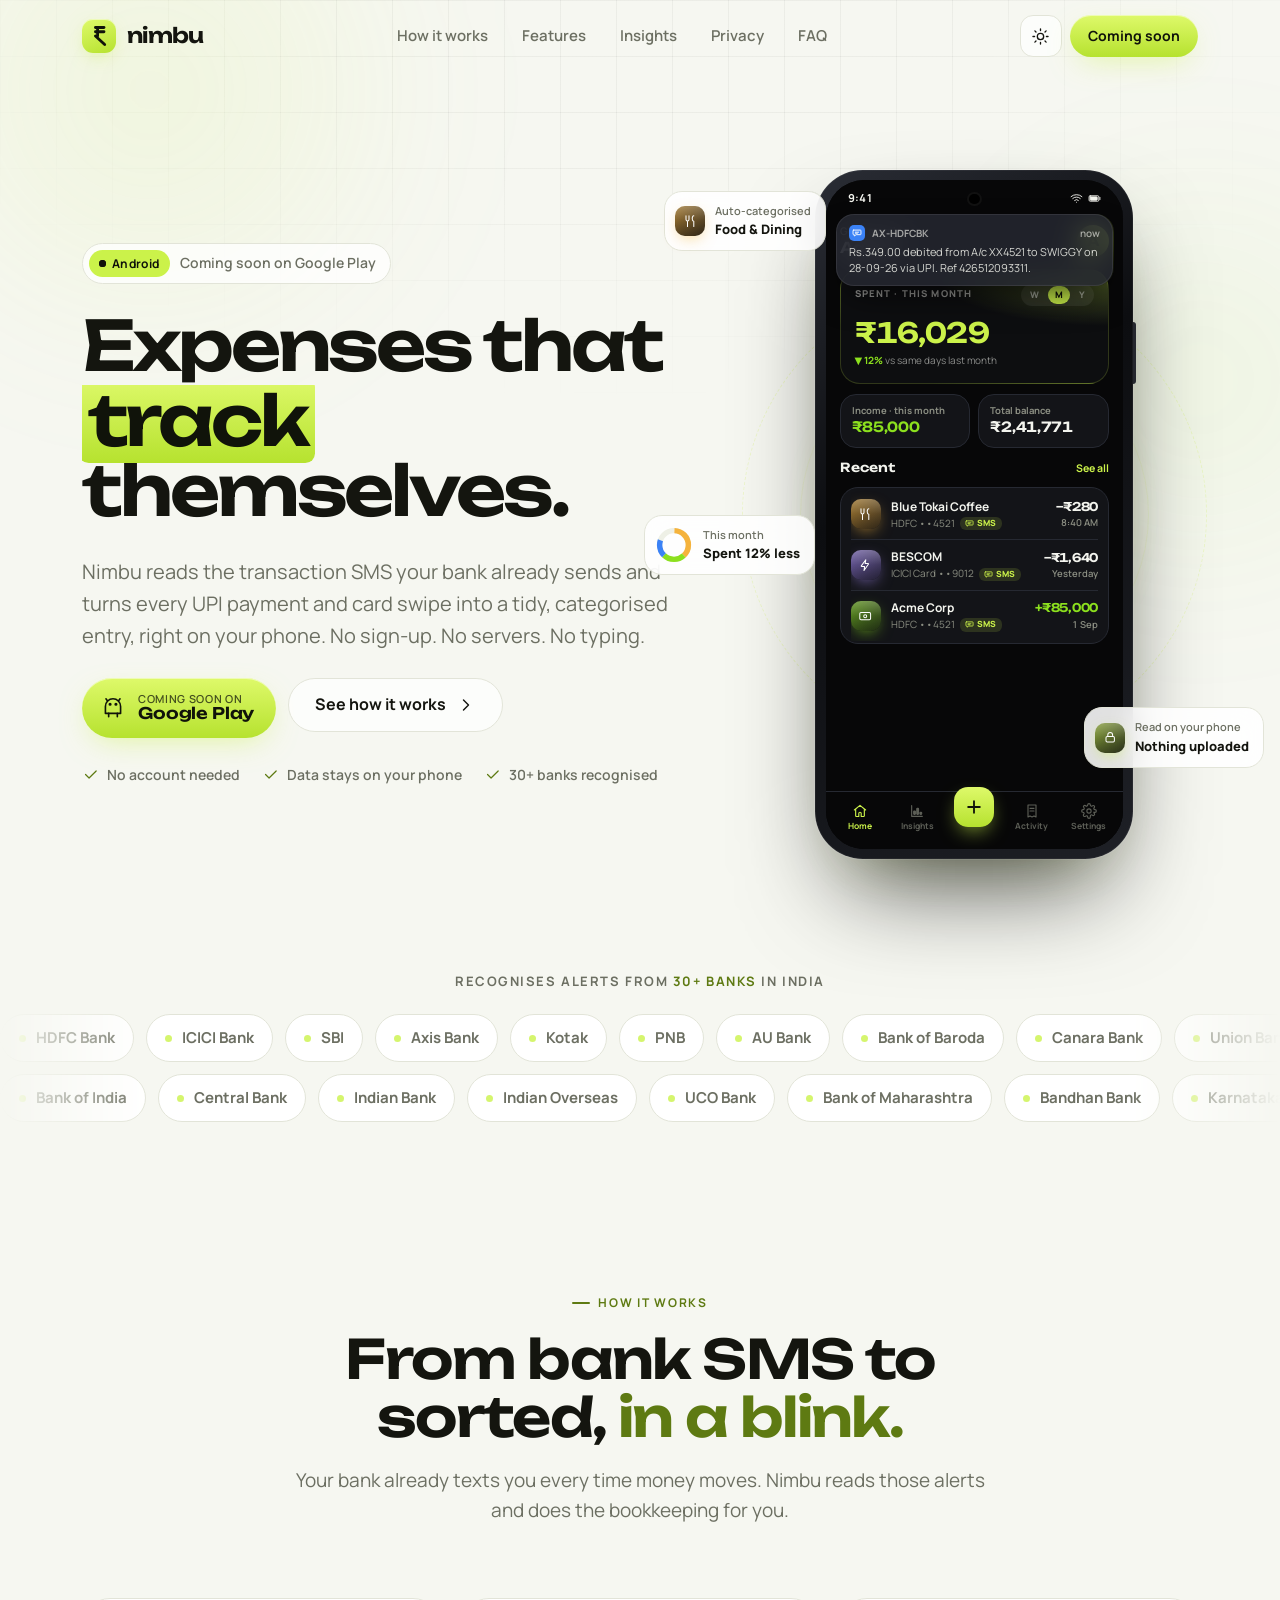
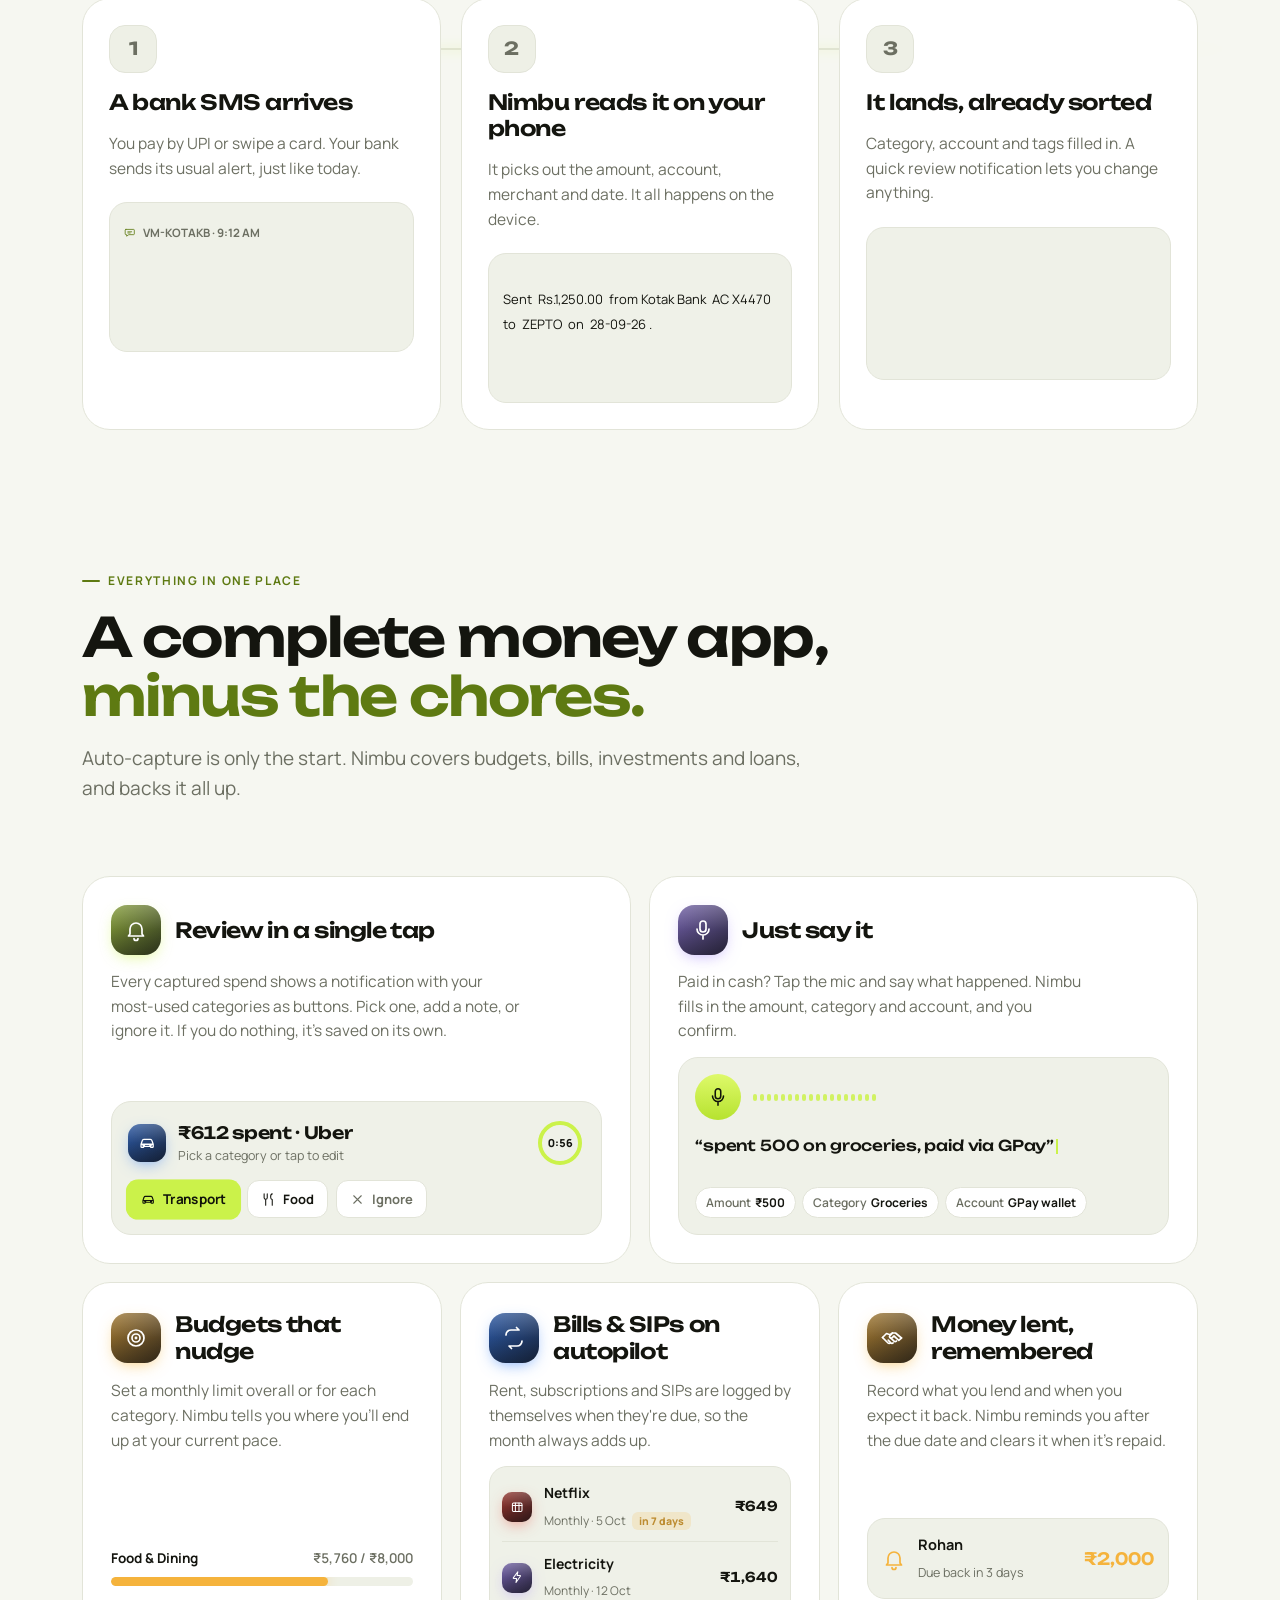
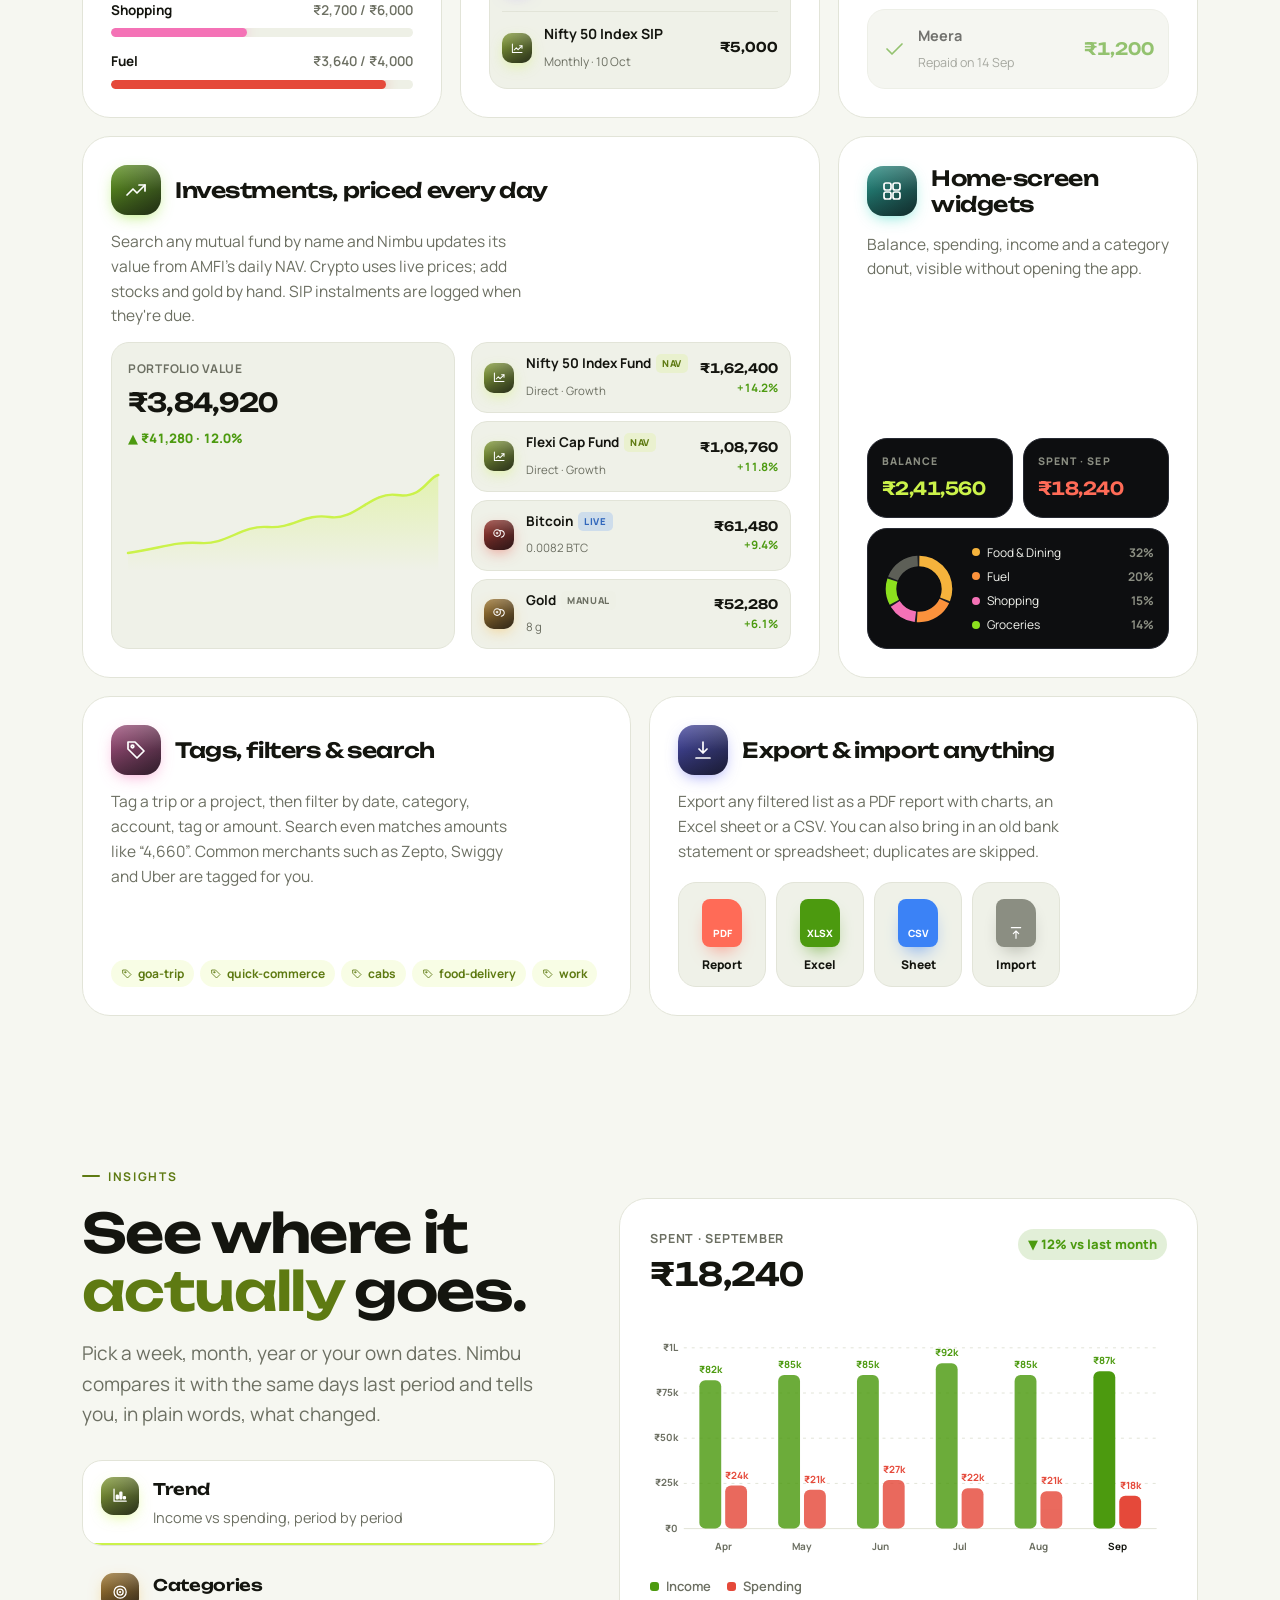
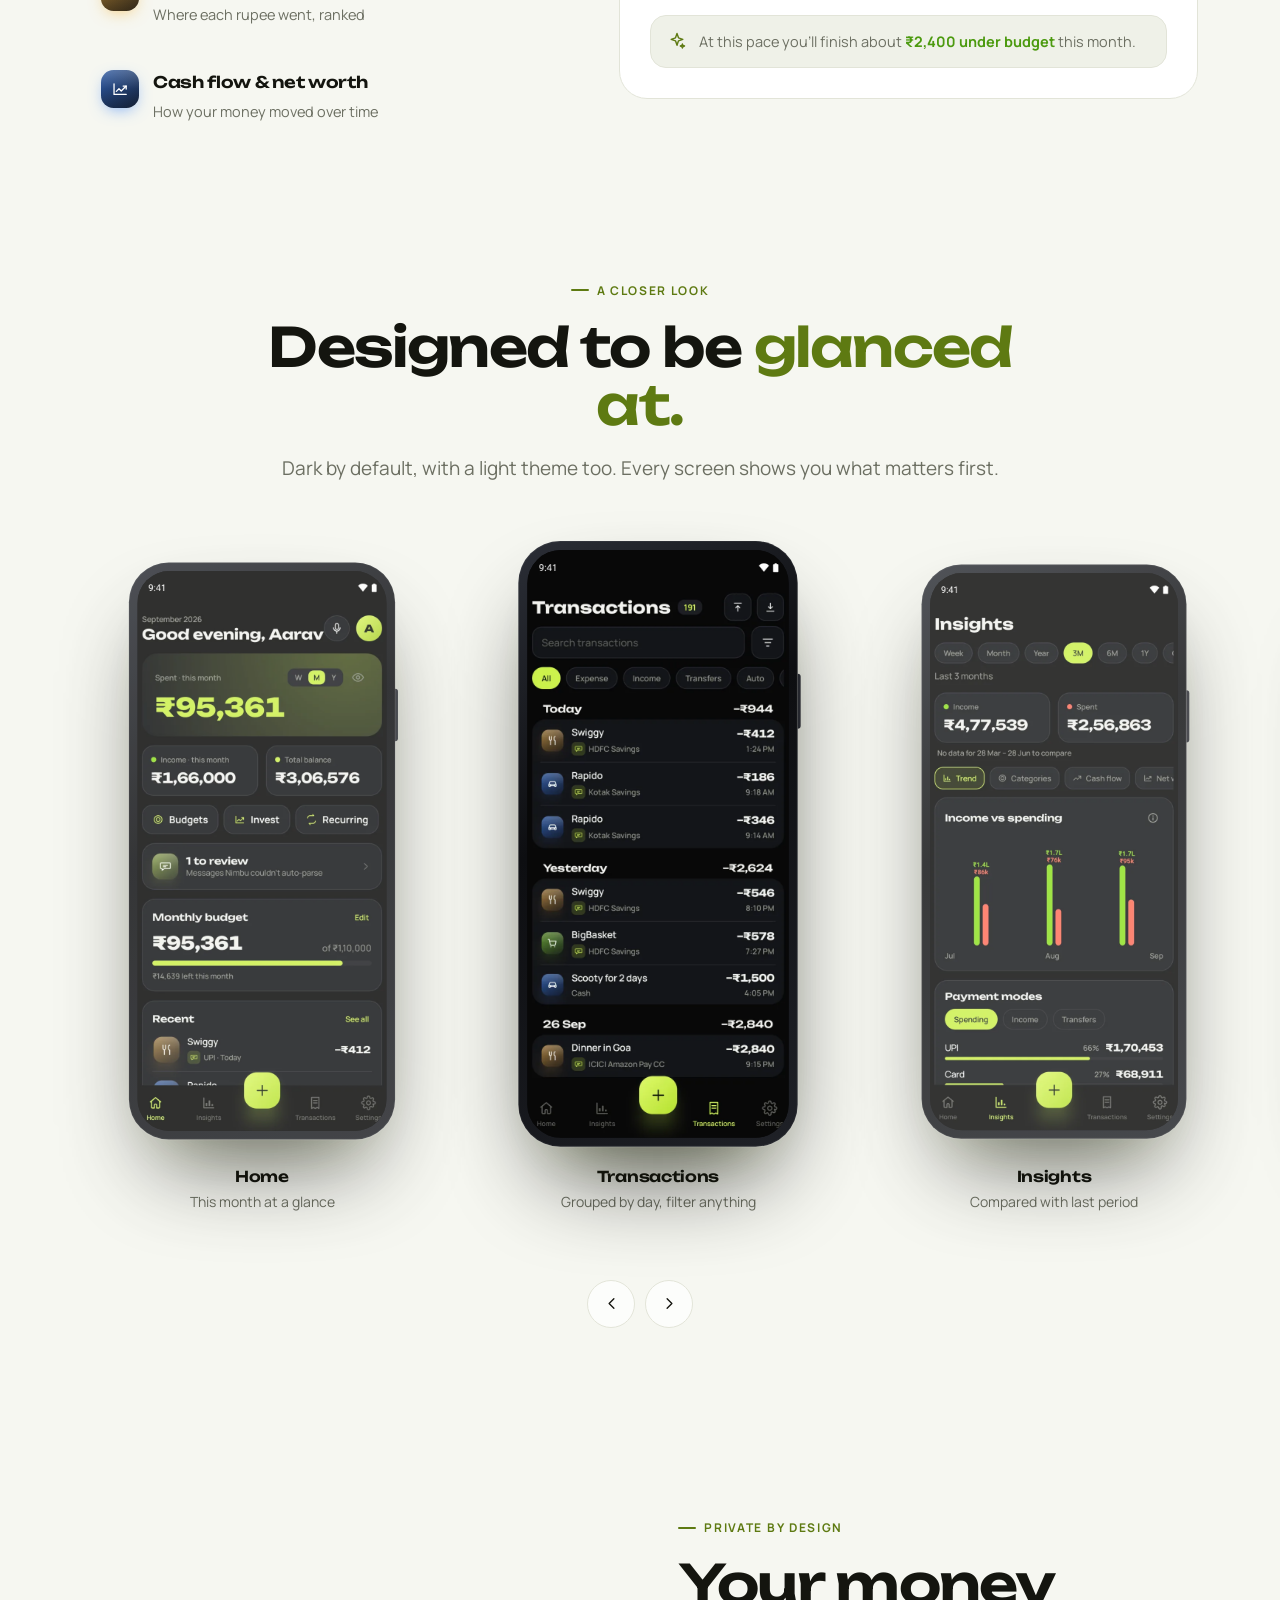
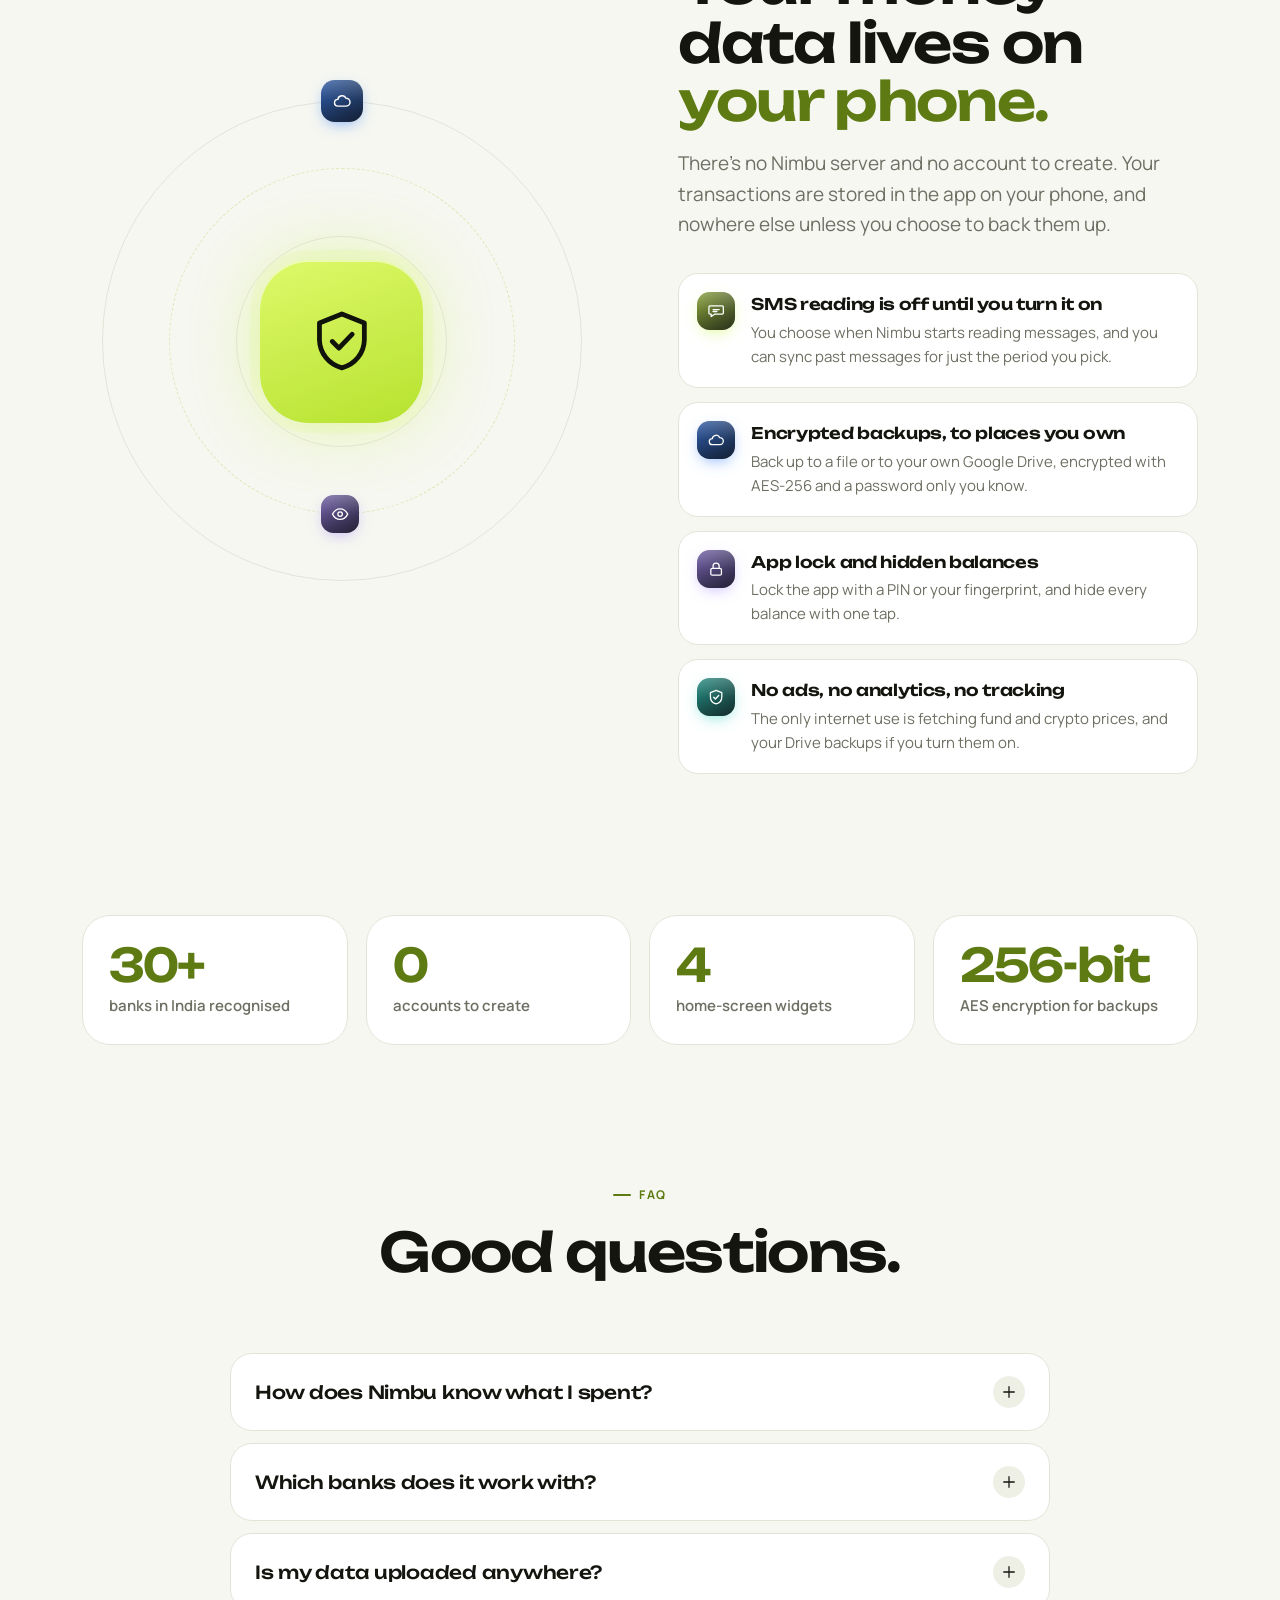
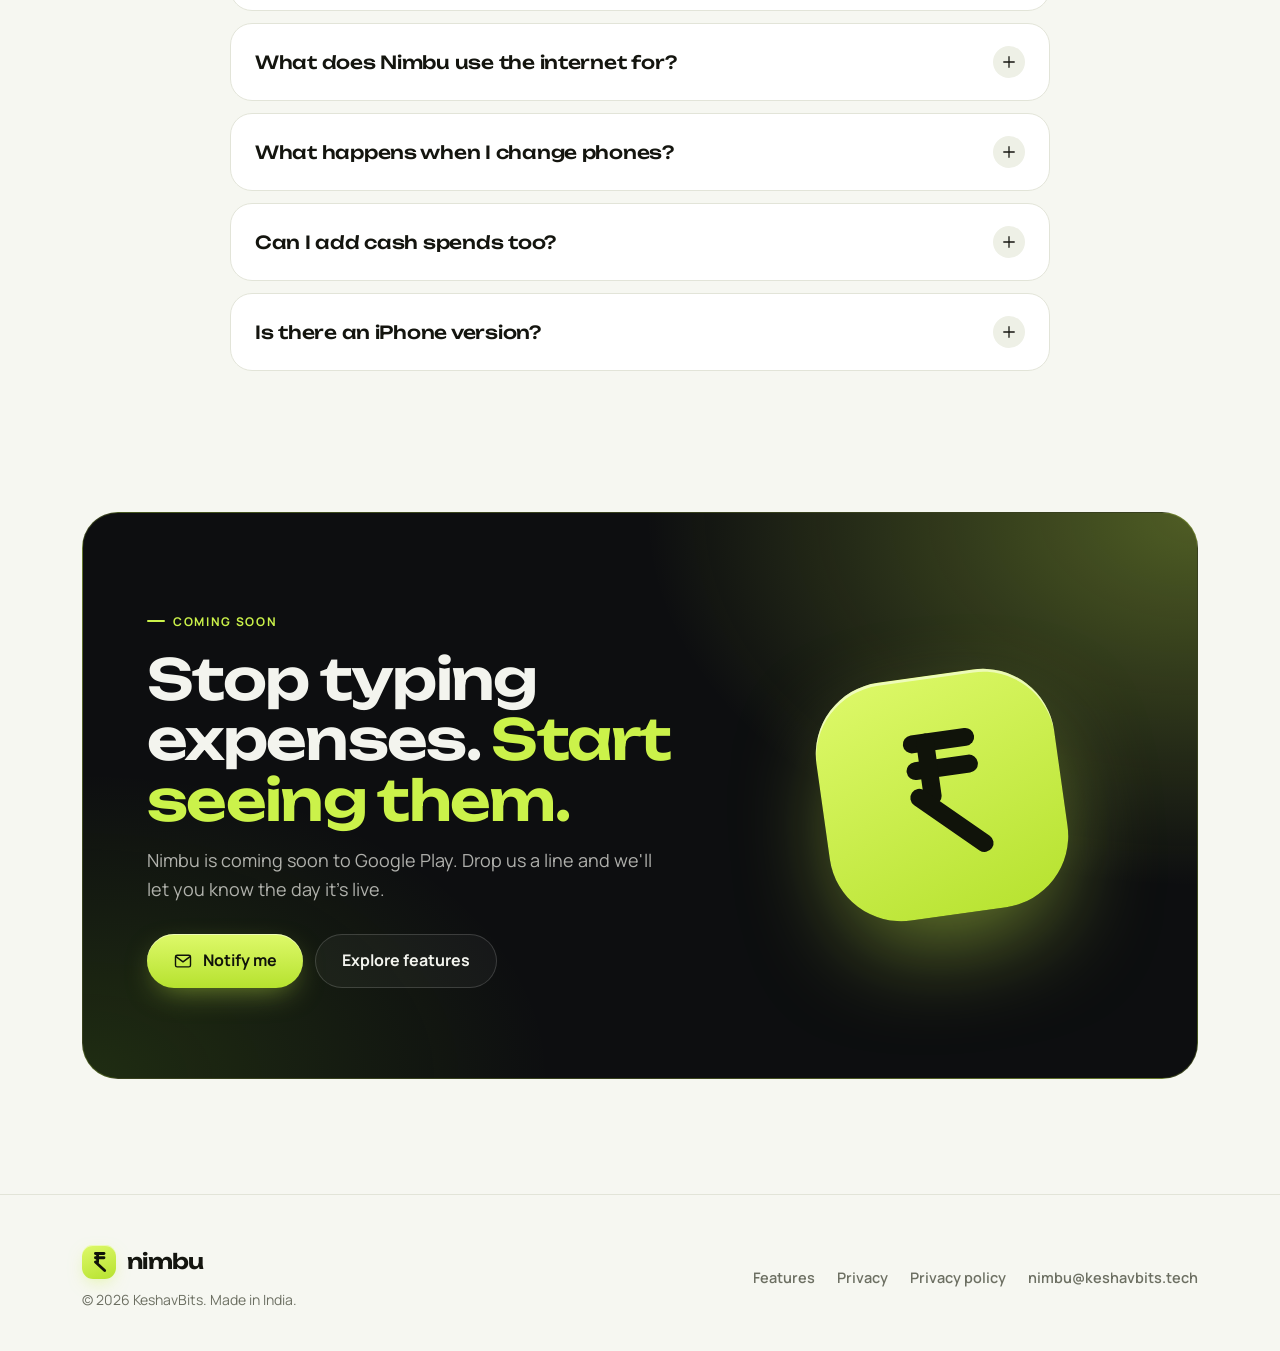
==== index.html @ 9fda2643 "Nimbu landing page and privacy policy Static Obsidian Lime site for nimbu.keshavbits.tech: animated " ====
<!doctype html>
<html lang="en">
<head>
  <meta charset="utf-8">
  <meta name="viewport" content="width=device-width, initial-scale=1, viewport-fit=cover">
  <title>Nimbu — Expenses that track themselves</title>
  <meta name="description" content="Nimbu turns the transaction SMS your bank already sends into a tidy, categorised expense tracker — on your phone, with no account and no servers. Budgets, insights, investments, lending and more.">
  <meta name="theme-color" content="#070708" media="(prefers-color-scheme: dark)">
  <meta name="theme-color" content="#f6f7f1" media="(prefers-color-scheme: light)">
  <link rel="canonical" href="https://nimbu.keshavbits.tech/">
  <link rel="icon" href="assets/img/favicon.svg" type="image/svg+xml">
  <link rel="apple-touch-icon" href="assets/img/icon-180.png">
  <meta property="og:type" content="website">
  <meta property="og:site_name" content="Nimbu">
  <meta property="og:title" content="Nimbu — Expenses that track themselves">
  <meta property="og:description" content="Your bank SMS, turned into a tidy expense tracker. On your phone. No account, no servers.">
  <meta property="og:url" content="https://nimbu.keshavbits.tech/">
  <meta property="og:image" content="https://nimbu.keshavbits.tech/assets/img/og.png">
  <meta name="twitter:card" content="summary_large_image">
  <link rel="preload" href="assets/fonts/unbounded.woff2" as="font" type="font/woff2" crossorigin>
  <link rel="preload" href="assets/fonts/manrope.woff2" as="font" type="font/woff2" crossorigin>
  <script>try{var t=localStorage.getItem("nimbu-theme");if(t)document.documentElement.dataset.theme=t}catch(e){}</script>
  <link rel="stylesheet" href="assets/css/site.css">
</head>
<body>

<!-- Icon sprite: the app's stroke icon set (24×24, 1.7 stroke, round caps) -->
<svg width="0" height="0" style="position:absolute" aria-hidden="true">
  <defs>
    <symbol id="i-sms" viewBox="0 0 24 24"><path d="M4 5h16a1.5 1.5 0 0 1 1.5 1.5v8A1.5 1.5 0 0 1 20 16H10l-4.5 3.2V16H4a1.5 1.5 0 0 1-1.5-1.5v-8A1.5 1.5 0 0 1 4 5z"/><path d="M8 10h8M8 12.5h5"/></symbol>
    <symbol id="i-bolt" viewBox="0 0 24 24"><path d="M13 3 5.5 13.2a.6.6 0 0 0 .5.95H11l-1 6.8 7.5-10.9a.6.6 0 0 0-.5-.95H12l1-6.1z"/></symbol>
    <symbol id="i-lock" viewBox="0 0 24 24"><rect x="5" y="11" width="14" height="9" rx="2"/><path d="M8 11V8a4 4 0 0 1 8 0v3"/></symbol>
    <symbol id="i-cloud" viewBox="0 0 24 24"><path d="M7 18a4 4 0 0 1 0-8 5 5 0 0 1 9.6-1.3A3.5 3.5 0 0 1 17 18z"/></symbol>
    <symbol id="i-chart" viewBox="0 0 24 24"><path d="M4 20V4M4 20h16"/><rect x="7" y="12" width="2.6" height="5" rx=".8" fill="currentColor"/><rect x="11.7" y="8" width="2.6" height="9" rx=".8" fill="currentColor"/><rect x="16.4" y="14" width="2.6" height="3" rx=".8" fill="currentColor"/></symbol>
    <symbol id="i-target" viewBox="0 0 24 24"><circle cx="12" cy="12" r="8"/><circle cx="12" cy="12" r="4"/><circle cx="12" cy="12" r=".6" fill="currentColor"/></symbol>
    <symbol id="i-repeat" viewBox="0 0 24 24"><path d="M4 9a5 5 0 0 1 5-5h8l-2.5-2.5M20 15a5 5 0 0 1-5 5H7l2.5 2.5"/></symbol>
    <symbol id="i-invest" viewBox="0 0 24 24"><path d="M4 19V5M4 19h16"/><path d="M7 15l3.5-3.5 3 3L20 8"/><path d="M16 8h4v4"/></symbol>
    <symbol id="i-coins" viewBox="0 0 24 24"><circle cx="8.5" cy="8.5" r="5.5"/><path d="M13.2 4.6A5.5 5.5 0 1 1 15.4 15.3"/><path d="M7 8.5h3M8.5 7v3"/></symbol>
    <symbol id="i-tag" viewBox="0 0 24 24"><path d="M4 4h7l9 9-7 7-9-9z"/><circle cx="8.5" cy="8.5" r="1.3"/></symbol>
    <symbol id="i-mic" viewBox="0 0 24 24"><rect x="9" y="3" width="6" height="11" rx="3"/><path d="M6 11a6 6 0 0 0 12 0M12 17v4"/></symbol>
    <symbol id="i-download" viewBox="0 0 24 24"><path d="M12 4v11M8 11l4 4 4-4M5 20h14"/></symbol>
    <symbol id="i-upload" viewBox="0 0 24 24"><path d="M12 20V9M8 13l4-4 4 4M5 4h14"/></symbol>
    <symbol id="i-eye" viewBox="0 0 24 24"><path d="M2 12s3.5-7 10-7 10 7 10 7-3.5 7-10 7S2 12 2 12z"/><circle cx="12" cy="12" r="3"/></symbol>
    <symbol id="i-check" viewBox="0 0 24 24"><path d="M5 12l5 5L20 7"/></symbol>
    <symbol id="i-food" viewBox="0 0 24 24"><path d="M5 3v6a2.5 2.5 0 0 0 5 0V3M7.5 11.5V21M18 3c-1.6 0-2.6 2-2.6 5s1 4 2.6 4.2V21"/></symbol>
    <symbol id="i-cart" viewBox="0 0 24 24"><path d="M2.5 3.5h2l2.6 12.2a1.6 1.6 0 0 0 1.57 1.3h8.1a1.6 1.6 0 0 0 1.55-1.24L19.9 8H5.4"/><circle cx="8.5" cy="20" r="1.1" fill="currentColor"/><circle cx="17" cy="20" r="1.1" fill="currentColor"/></symbol>
    <symbol id="i-car" viewBox="0 0 24 24"><path d="M4 13.5 5.7 8.6A2 2 0 0 1 7.6 7.2h8.8a2 2 0 0 1 1.9 1.4L20 13.5M4 13.5h16v3.2a1 1 0 0 1-1 1h-1.6a1 1 0 0 1-1-1v-.5H7.6v.5a1 1 0 0 1-1 1H5a1 1 0 0 1-1-1z"/><circle cx="7.5" cy="15" r=".9"/><circle cx="16.5" cy="15" r=".9"/></symbol>
    <symbol id="i-bag" viewBox="0 0 24 24"><path d="M6.5 8h11l-.9 11.2a1 1 0 0 1-1 .8H8.4a1 1 0 0 1-1-.8L6.5 8z"/><path d="M9.2 8V6.4a2.8 2.8 0 0 1 5.6 0V8"/></symbol>
    <symbol id="i-film" viewBox="0 0 24 24"><rect x="4" y="5" width="16" height="14" rx="2"/><path d="M4 9h16M9 5v14M15 5v14"/></symbol>
    <symbol id="i-salary" viewBox="0 0 24 24"><rect x="3" y="6" width="18" height="12" rx="2"/><circle cx="12" cy="12" r="2.5"/></symbol>
    <symbol id="i-health" viewBox="0 0 24 24"><path d="M12 21s-7-4.3-7-9.3A3.7 3.7 0 0 1 12 8a3.7 3.7 0 0 1 7 3.7C19 16.7 12 21 12 21z"/></symbol>
    <symbol id="i-home" viewBox="0 0 24 24"><path d="M3.5 10.5 12 3.5l8.5 7M5.5 9.3V19a1.3 1.3 0 0 0 1.3 1.3h3.4v-4.6a1.8 1.8 0 0 1 3.6 0v4.6h3.4A1.3 1.3 0 0 0 18.5 19V9.3"/></symbol>
    <symbol id="i-fuel" viewBox="0 0 24 24"><path d="M5 20.5V6a2 2 0 0 1 2-2h3a2 2 0 0 1 2 2v14.5"/><path d="M3.5 20.5h11"/><rect x="6.5" y="6.5" width="4" height="3" rx=".6"/><path d="M14 8l2.6 2.6V16a1.4 1.4 0 0 0 2.8 0V9.5L16.6 7"/></symbol>
    <symbol id="i-transfer" viewBox="0 0 24 24"><path d="M3 9h14M14 6l3 3-3 3"/><path d="M21 15H7M10 12l-3 3 3 3"/></symbol>
    <symbol id="i-wallet" viewBox="0 0 24 24"><path d="M3.5 7.5A2 2 0 0 1 5.5 5.5h11a1.5 1.5 0 0 1 1.5 1.5H5.5a1 1 0 0 0 0 2H19a1.5 1.5 0 0 1 1.5 1.5v6A2 2 0 0 1 18.5 19.5h-13A2 2 0 0 1 3.5 17.5z"/><circle cx="16.5" cy="13.5" r="1.1" fill="currentColor"/></symbol>
    <symbol id="i-clock" viewBox="0 0 24 24"><circle cx="12" cy="12" r="8.5"/><path d="M12 7v5l3.5 2"/></symbol>
    <symbol id="i-plus" viewBox="0 0 24 24"><path d="M12 5v14M5 12h14"/></symbol>
    <symbol id="i-chev" viewBox="0 0 24 24"><path d="M9 6l6 6-6 6"/></symbol>
    <symbol id="i-x" viewBox="0 0 24 24"><path d="M6 6l12 12M18 6L6 18"/></symbol>
    <symbol id="i-moon" viewBox="0 0 24 24"><path d="M20 14A8 8 0 1 1 10 4a6 6 0 0 0 10 10z"/></symbol>
    <symbol id="i-sun" viewBox="0 0 24 24"><circle cx="12" cy="12" r="4"/><path d="M12 2.5v2M12 19.5v2M4.9 4.9l1.4 1.4M17.7 17.7l1.4 1.4M2.5 12h2M19.5 12h2M4.9 19.1l1.4-1.4M17.7 6.3l1.4-1.4"/></symbol>
    <symbol id="i-menu" viewBox="0 0 24 24"><path d="M4 7h16M4 12h16M4 17h10"/></symbol>
    <symbol id="i-bell" viewBox="0 0 24 24"><path d="M6 16v-5a6 6 0 0 1 12 0v5l1.5 2h-15z"/><path d="M10 20.5a2 2 0 0 0 4 0"/></symbol>
    <symbol id="i-shield" viewBox="0 0 24 24"><path d="M12 3l7.5 3v5.5c0 4.6-3.2 8.4-7.5 9.5-4.3-1.1-7.5-4.9-7.5-9.5V6z"/><path d="M8.8 12.2l2.2 2.2 4.4-4.6"/></symbol>
    <symbol id="i-hand" viewBox="0 0 24 24"><path d="M2.5 11.5 6.5 7.5l3.5 1.2L12.5 7h3l6 5"/><path d="M2.5 11.5 8 17a1.6 1.6 0 0 0 2.3 0"/><path d="M8.2 14.2l2.6 2.6a1.6 1.6 0 0 0 2.3 0"/><path d="M10.6 11.8l3.4 3.4a1.6 1.6 0 0 0 2.3 0l.2-.2"/><path d="M12.5 7 9.8 9.8a1.5 1.5 0 0 0 2.1 2.1L14 10l4.8 4.3 2.7-2.3"/></symbol>
    <symbol id="i-grid" viewBox="0 0 24 24"><rect x="4" y="4" width="7" height="7" rx="2"/><rect x="13" y="4" width="7" height="7" rx="2"/><rect x="4" y="13" width="7" height="7" rx="2"/><rect x="13" y="13" width="7" height="7" rx="2"/></symbol>
    <symbol id="i-sparkle" viewBox="0 0 24 24"><path d="M12 3l1.8 5.2L19 10l-5.2 1.8L12 17l-1.8-5.2L5 10l5.2-1.8z"/><path d="M18.5 15.5l.7 1.8 1.8.7-1.8.7-.7 1.8-.7-1.8-1.8-.7 1.8-.7z"/></symbol>
    <symbol id="i-trendup" viewBox="0 0 24 24"><path d="M3 17l6-6 4 4 8-8"/><path d="M15 7h6v6"/></symbol>
    <symbol id="i-gear" viewBox="0 0 24 24"><circle cx="12" cy="12" r="3.2"/><path d="M19.4 13.5a1.7 1.7 0 0 0 .34 1.87l.06.06a2 2 0 1 1-2.83 2.83l-.06-.06a1.7 1.7 0 0 0-1.87-.34 1.7 1.7 0 0 0-1.03 1.56V21a2 2 0 0 1-4 0v-.1A1.7 1.7 0 0 0 8.9 19.3a1.7 1.7 0 0 0-1.87.34l-.06.06a2 2 0 1 1-2.83-2.83l.06-.06a1.7 1.7 0 0 0 .34-1.87 1.7 1.7 0 0 0-1.56-1.03H3a2 2 0 0 1 0-4h.1A1.7 1.7 0 0 0 4.7 8.9a1.7 1.7 0 0 0-.34-1.87l-.06-.06a2 2 0 1 1 2.83-2.83l.06.06a1.7 1.7 0 0 0 1.87.34H9a1.7 1.7 0 0 0 1-1.56V3a2 2 0 0 1 4 0v.1a1.7 1.7 0 0 0 1 1.56 1.7 1.7 0 0 0 1.87-.34l.06-.06a2 2 0 1 1 2.83 2.83l-.06.06a1.7 1.7 0 0 0-.34 1.87V9a1.7 1.7 0 0 0 1.56 1H21a2 2 0 0 1 0 4h-.1a1.7 1.7 0 0 0-1.5 1z"/></symbol>
    <symbol id="i-wifi" viewBox="0 0 24 24"><path d="M2 8.5a15 15 0 0 1 20 0M5 12a10 10 0 0 1 14 0M8.5 15.5a5 5 0 0 1 7 0M12 19h.01"/></symbol>
    <symbol id="i-battery" viewBox="0 0 24 24"><rect x="2" y="7" width="18" height="10" rx="2"/><path d="M22 10v4"/><rect x="4" y="9" width="13" height="6" rx="1" fill="currentColor"/></symbol>
    <symbol id="i-receipt" viewBox="0 0 24 24"><path d="M6 3h12v18l-3-1.6L12 21l-3-1.6L6 21z"/><path d="M9 8h6M9 12h6"/></symbol>
    <symbol id="i-mail" viewBox="0 0 24 24"><rect x="3" y="5" width="18" height="14" rx="2"/><path d="M4 7l8 6 8-6"/></symbol>
    <symbol id="i-android" viewBox="0 0 24 24"><path d="M5 10.5a7 7 0 0 1 14 0V17H5z"/><path d="M7 5.5 5.5 3.5M17 5.5l1.5-2"/><circle cx="9.3" cy="8.5" r=".7" fill="currentColor"/><circle cx="14.7" cy="8.5" r=".7" fill="currentColor"/><path d="M8 17v3M16 17v3"/></symbol>
    <symbol id="i-rupee" viewBox="31 25 46 62"><g stroke-width="8"><path d="M44 32h24"/><path d="M44 44h24"/><path d="M50 32v24"/><path d="M44 56l26 24"/></g></symbol>
  </defs>
</svg>

<div class="backdrop" aria-hidden="true"><div class="blob b1"></div><div class="blob b2"></div></div>

<!-- ─────────────────────────── Nav ─────────────────────────── -->
<header class="nav" id="nav">
  <div class="wrap nav-inner">
    <a href="#top" class="brand" aria-label="Nimbu home">
      <span class="brand-mark"><svg class="icon" style="color:#10130a"><use href="#i-rupee"/></svg></span>
      nimbu
    </a>
    <nav class="nav-links" aria-label="Primary">
      <a href="#how">How it works</a>
      <a href="#features">Features</a>
      <a href="#insights">Insights</a>
      <a href="#privacy">Privacy</a>
      <a href="#faq">FAQ</a>
    </nav>
    <div class="nav-actions">
      <button class="icon-btn theme-toggle" id="themeToggle" aria-label="Switch colour theme">
        <svg class="icon i-moon"><use href="#i-moon"/></svg>
        <svg class="icon i-sun"><use href="#i-sun"/></svg>
      </button>
      <a href="#get" class="btn btn-primary nav-cta">Coming soon</a>
      <button class="icon-btn menu-btn" id="menuBtn" aria-label="Open menu" aria-expanded="false" aria-controls="mobileMenu">
        <svg class="icon"><use href="#i-menu"/></svg>
      </button>
    </div>
  </div>
</header>
<nav class="mobile-menu" id="mobileMenu" aria-label="Mobile">
  <a href="#how">How it works</a>
  <a href="#features">Features</a>
  <a href="#insights">Insights</a>
  <a href="#privacy">Privacy</a>
  <a href="#faq">FAQ</a>
</nav>

<main id="top">

<!-- ─────────────────────────── Hero ─────────────────────────── -->
<section class="hero">
  <div class="wrap hero-grid">
    <div class="hero-copy">
      <span class="pill fade-up"><b><i class="pulse-dot"></i>Android</b> Coming soon on Google Play</span>
      <h1>
        <span class="line"><span>Expenses that</span></span>
        <span class="line"><span><span class="hl">track</span> themselves.</span></span>
      </h1>
      <p class="lede fade-up d1">Nimbu reads the transaction SMS your bank already sends and turns every UPI payment and card swipe into a tidy, categorised entry, right on your phone. No sign-up. No servers. No typing.</p>
      <div class="hero-ctas fade-up d2">
        <a href="#get" class="btn btn-primary play-badge">
          <svg class="icon"><use href="#i-android"/></svg>
          <span class="pb-text"><span class="pb-small">Coming soon on</span><span class="pb-big">Google Play</span></span>
        </a>
        <a href="#how" class="btn btn-ghost">See how it works <svg class="icon"><use href="#i-chev"/></svg></a>
      </div>
      <div class="trust fade-up d3">
        <span><svg class="icon"><use href="#i-check"/></svg>No account needed</span>
        <span><svg class="icon"><use href="#i-check"/></svg>Data stays on your phone</span>
        <span><svg class="icon"><use href="#i-check"/></svg>30+ banks recognised</span>
      </div>
    </div>

    <div class="stage" id="stage">
      <div class="stage-glow" aria-hidden="true"></div>
      <div class="ring r1" aria-hidden="true"></div>
      <div class="ring r2" aria-hidden="true"></div>

      <div class="float f1" data-depth="18" aria-hidden="true"><div class="float-inner">
        <span class="tile sm" style="--t:var(--amber)"><svg class="icon"><use href="#i-food"/></svg></span>
        <div><small>Auto-categorised</small><b>Food &amp; Dining</b></div>
      </div></div>
      <div class="float f2" data-depth="-24" aria-hidden="true"><div class="float-inner">
        <span class="tile sm" style="--t:var(--lime)"><svg class="icon"><use href="#i-lock"/></svg></span>
        <div><small>Read on your phone</small><b>Nothing uploaded</b></div>
      </div></div>
      <div class="float f3" data-depth="14" aria-hidden="true"><div class="float-inner">
        <svg class="mini-donut" viewBox="0 0 42 42"><circle cx="21" cy="21" r="15.9" fill="none" stroke="var(--surface-2)" stroke-width="6"/><circle cx="21" cy="21" r="15.9" fill="none" stroke="#f5b33c" stroke-width="6" stroke-dasharray="38 62" stroke-dashoffset="25"/><circle cx="21" cy="21" r="15.9" fill="none" stroke="#8ce01e" stroke-width="6" stroke-dasharray="24 76" stroke-dashoffset="-13"/><circle cx="21" cy="21" r="15.9" fill="none" stroke="#3b82f6" stroke-width="6" stroke-dasharray="18 82" stroke-dashoffset="-37"/></svg>
        <div><small>This month</small><b>Spent 12% less</b></div>
      </div></div>

      <div class="phone hero-phone" id="heroPhone" role="img" aria-label="Nimbu app: a bank SMS arrives and becomes a categorised transaction">
        <div class="screen">
          <i class="cam" aria-hidden="true"></i>
          <div class="app" aria-hidden="true">
            <div class="app-status"><span class="num">9:41</span><span class="sb-icons"><svg class="icon"><use href="#i-wifi"/></svg><svg class="icon"><use href="#i-battery"/></svg></span></div>

            <div class="notif" id="notif">
              <i class="scan-line"></i>
              <div class="notif-head"><span class="notif-app"><svg class="icon"><use href="#i-sms"/></svg></span><span id="nSender">Messages</span><time>now</time></div>
              <div class="body" id="nBody"></div>
            </div>

            <div class="app-head">
              <div><small>Good morning</small><strong>Aarav</strong></div>
              <span class="app-avatar">A</span>
            </div>
            <div class="app-hero">
              <div class="ah-top"><span class="ah-label">SPENT · THIS MONTH</span><span class="app-seg"><span>W</span><span class="on">M</span><span>Y</span></span></div>
              <div class="ah-amt num" id="aSpent">₹18,240</div>
              <div class="ah-sub"><b>▼ 12%</b> vs same days last month</div>
            </div>
            <div class="app-tiles">
              <div class="app-tile inc"><small>Income · this month</small><strong class="num" id="aIncome">₹85,000</strong></div>
              <div class="app-tile"><small>Total balance</small><strong class="num" id="aBalance">₹2,41,560</strong></div>
            </div>
            <div class="app-section"><b>Recent</b><span>See all</span></div>
            <div class="app-list" id="aList"></div>
            <div class="app-nav">
              <span class="on"><svg class="icon"><use href="#i-home"/></svg>Home</span>
              <span><svg class="icon"><use href="#i-chart"/></svg>Insights</span>
              <span class="fab"><svg class="icon"><use href="#i-plus"/></svg></span>
              <span><svg class="icon"><use href="#i-receipt"/></svg>Activity</span>
              <span><svg class="icon"><use href="#i-gear"/></svg>Settings</span>
            </div>
          </div>
        </div>
      </div>
    </div>
  </div>
</section>

<!-- ─────────────────────────── Banks ─────────────────────────── -->
<section class="banks" aria-label="Supported banks">
  <p class="banks-label">Recognises alerts from <b>30+ banks</b> in India</p>
  <div class="marquee" data-banks="HDFC Bank|ICICI Bank|SBI|Axis Bank|Kotak|PNB|AU Bank|Bank of Baroda|Canara Bank|Union Bank|IDFC First|Yes Bank|IndusInd|Federal Bank|RBL Bank|IDBI Bank"><div class="marquee-track"></div></div>
  <div class="marquee rev" data-banks="Bank of India|Central Bank|Indian Bank|Indian Overseas|UCO Bank|Bank of Maharashtra|Bandhan Bank|Karnataka Bank|Karur Vysya|South Indian Bank|Citi|HSBC|Standard Chartered|American Express|DBS Bank|Paytm Bank"><div class="marquee-track"></div></div>
</section>

<!-- ─────────────────────────── How it works ─────────────────────────── -->
<section class="section" id="how">
  <div class="wrap">
    <div class="section-head center reveal">
      <span class="eyebrow">How it works</span>
      <h2>From bank SMS to sorted, <span class="accent">in a blink.</span></h2>
      <p class="lede">Your bank already texts you every time money moves. Nimbu reads those alerts and does the bookkeeping for you.</p>
    </div>

    <div class="steps" id="steps">
      <div class="steps-line" aria-hidden="true"><svg viewBox="0 0 100 2" preserveAspectRatio="none"><line class="base" x1="0" y1="1" x2="100" y2="1" vector-effect="non-scaling-stroke" stroke-width="2"/><line class="prog" x1="0" y1="1" x2="100" y2="1" pathLength="1" vector-effect="non-scaling-stroke" stroke-width="2"/></svg></div>

      <article class="card step reveal" style="--delay:.0s">
        <span class="step-num">1</span>
        <h3>A bank SMS arrives</h3>
        <p>You pay by UPI or swipe a card. Your bank sends its usual alert, just like today.</p>
        <div class="step-visual">
          <div class="sms-from"><svg class="icon"><use href="#i-sms"/></svg>VM-KOTAKB · 9:12 AM</div>
          <div class="sms-bubble pop" style="--pd:.2s">Sent Rs.1,250.00 from Kotak Bank AC X4470 to ZEPTO on 28-09-26. UPI Ref 426598114420.</div>
        </div>
      </article>

      <article class="card step reveal" style="--delay:.12s">
        <span class="step-num">2</span>
        <h3>Nimbu reads it on your phone</h3>
        <p>It picks out the amount, account, merchant and date. It all happens on the device.</p>
        <div class="step-visual">
          <div class="parse-text">Sent <mark class="m1">Rs.1,250.00</mark> from Kotak Bank <mark class="m2">AC X4470</mark> to <mark class="m3">ZEPTO</mark> on <mark class="m4">28-09-26</mark>.</div>
          <div class="parse-legend pop" style="--pd:1.4s"><span>Amount</span><span>Account</span><span>Merchant</span><span>Date</span></div>
        </div>
      </article>

      <article class="card step reveal" style="--delay:.24s">
        <span class="step-num">3</span>
        <h3>It lands, already sorted</h3>
        <p>Category, account and tags filled in. A quick review notification lets you change anything.</p>
        <div class="step-visual">
          <div class="result-row pop" style="--pd:.3s">
            <span class="tile" style="--t:var(--green)"><svg class="icon"><use href="#i-cart"/></svg></span>
            <div class="meta"><b>Zepto</b><small>Groceries · Kotak ••4470</small></div>
            <span class="amt num">−₹1,250</span>
          </div>
          <div class="tagrow pop" style="--pd:.6s"><span class="tagpill"><svg class="icon"><use href="#i-tag"/></svg>quick-commerce</span><span class="tagpill"><svg class="icon"><use href="#i-tag"/></svg>zepto</span></div>
        </div>
      </article>
    </div>
  </div>
</section>

<!-- ─────────────────────────── Features ─────────────────────────── -->
<section class="section" id="features" style="padding-top:0">
  <div class="wrap">
    <div class="section-head reveal">
      <span class="eyebrow">Everything in one place</span>
      <h2>A complete money app, <span class="accent">minus the chores.</span></h2>
      <p class="lede">Auto-capture is only the start. Nimbu covers budgets, bills, investments and loans, and backs it all up.</p>
    </div>

    <div class="bento">
      <!-- Review -->
      <article class="card feat w3 reveal">
        <div class="feat-head"><span class="tile lg" style="--t:var(--lime)"><svg class="icon"><use href="#i-bell"/></svg></span><h3>Review in a single tap</h3></div>
        <p>Every captured spend shows a notification with your most-used categories as buttons. Pick one, add a note, or ignore it. If you do nothing, it's saved on its own.</p>
        <div class="feat-visual">
          <div class="rv-card" id="review">
            <div class="rv-top">
              <span class="tile" style="--t:var(--blue)"><svg class="icon"><use href="#i-car"/></svg></span>
              <div class="meta"><b class="num">₹612 spent · Uber</b><small>Pick a category or tap to edit</small></div>
              <div class="countdown run"><svg viewBox="0 0 50 50"><circle class="track" cx="25" cy="25" r="20"/><circle class="bar" cx="25" cy="25" r="20"/></svg><span class="num" id="rvSec">0:60</span></div>
            </div>
            <div class="rv-actions" id="rvActions">
              <span class="chipbtn" data-k="0"><svg class="icon"><use href="#i-car"/></svg>Transport</span>
              <span class="chipbtn" data-k="1"><svg class="icon"><use href="#i-food"/></svg>Food</span>
              <span class="chipbtn ghost"><svg class="icon"><use href="#i-x"/></svg>Ignore</span>
            </div>
          </div>
        </div>
      </article>

      <!-- Voice -->
      <article class="card feat w3 reveal" style="--delay:.08s">
        <div class="feat-head"><span class="tile lg" style="--t:var(--purple)"><svg class="icon"><use href="#i-mic"/></svg></span><h3>Just say it</h3></div>
        <p>Paid in cash? Tap the mic and say what happened. Nimbu fills in the amount, category and account, and you confirm.</p>
        <div class="feat-visual">
          <div class="voice" id="voice">
            <div class="voice-top">
              <span class="mic-btn"><svg class="icon"><use href="#i-mic"/></svg></span>
              <div class="wave" aria-hidden="true"><i style="--i:0"></i><i style="--i:1"></i><i style="--i:2"></i><i style="--i:3"></i><i style="--i:4"></i><i style="--i:5"></i><i style="--i:6"></i><i style="--i:7"></i><i style="--i:8"></i><i style="--i:9"></i><i style="--i:10"></i><i style="--i:11"></i><i style="--i:12"></i><i style="--i:13"></i><i style="--i:14"></i><i style="--i:15"></i><i style="--i:16"></i><i style="--i:17"></i></div>
            </div>
            <div class="voice-text" id="voiceText">“spent 500 on groceries, paid via GPay”<span class="caret"></span></div>
            <div class="voice-out" id="voiceOut"><span class="on"><em>Amount</em>₹500</span><span class="on"><em>Category</em>Groceries</span><span class="on"><em>Account</em>GPay wallet</span></div>
          </div>
        </div>
      </article>

      <!-- Budgets -->
      <article class="card feat w2 reveal">
        <div class="feat-head"><span class="tile lg" style="--t:var(--amber)"><svg class="icon"><use href="#i-target"/></svg></span><h3>Budgets that nudge</h3></div>
        <p>Set a monthly limit overall or for each category. Nimbu tells you where you'll end up at your current pace.</p>
        <div class="feat-visual bud">
          <div class="bud-row"><div class="top"><span>Food &amp; Dining</span><span class="num">₹5,760 / ₹8,000</span></div><div class="track"><i style="--w:72%;--c:var(--amber)"></i></div></div>
          <div class="bud-row"><div class="top"><span>Shopping</span><span class="num">₹2,700 / ₹6,000</span></div><div class="track"><i style="--w:45%;--c:var(--pink);--delay:.15s"></i></div></div>
          <div class="bud-row"><div class="top"><span>Fuel</span><span class="num">₹3,640 / ₹4,000</span></div><div class="track"><i style="--w:91%;--c:var(--expense);--delay:.3s"></i></div></div>
        </div>
      </article>

      <!-- Recurring -->
      <article class="card feat w2 reveal" style="--delay:.08s">
        <div class="feat-head"><span class="tile lg" style="--t:var(--blue)"><svg class="icon"><use href="#i-repeat"/></svg></span><h3>Bills &amp; SIPs on autopilot</h3></div>
        <p>Rent, subscriptions and SIPs are logged by themselves when they're due, so the month always adds up.</p>
        <div class="feat-visual rec">
          <div class="rec-row"><span class="tile sm" style="--t:var(--expense)"><svg class="icon"><use href="#i-film"/></svg></span><div class="meta"><b>Netflix</b><small>Monthly · 5 Oct<span class="due-chip">in 7 days</span></small></div><span class="amt num">₹649</span></div>
          <div class="rec-row"><span class="tile sm" style="--t:var(--purple)"><svg class="icon"><use href="#i-bolt"/></svg></span><div class="meta"><b>Electricity</b><small>Monthly · 12 Oct</small></div><span class="amt num">₹1,640</span></div>
          <div class="rec-row"><span class="tile sm" style="--t:var(--lime)"><svg class="icon"><use href="#i-invest"/></svg></span><div class="meta"><b>Nifty 50 Index SIP</b><small>Monthly · 10 Oct</small></div><span class="amt num">₹5,000</span></div>
        </div>
      </article>

      <!-- Lending -->
      <article class="card feat w2 reveal" style="--delay:.16s">
        <div class="feat-head"><span class="tile lg" style="--t:var(--amber)"><svg class="icon"><use href="#i-hand"/></svg></span><h3>Money lent, remembered</h3></div>
        <p>Record what you lend and when you expect it back. Nimbu reminds you after the due date and clears it when it's repaid.</p>
        <div class="feat-visual lend">
          <div class="lend-card"><svg class="icon bell" style="font-size:24px"><use href="#i-bell"/></svg><div class="meta"><b>Rohan</b><small>Due back in 3 days</small></div><span class="amt num">₹2,000</span></div>
          <div class="lend-card" style="opacity:.6"><svg class="icon" style="font-size:24px;color:var(--income)"><use href="#i-check"/></svg><div class="meta"><b>Meera</b><small>Repaid on 14 Sep</small></div><span class="amt num" style="color:var(--income)">₹1,200</span></div>
        </div>
      </article>

      <!-- Investments -->
      <article class="card feat w4 wide-md reveal">
        <div class="feat-head"><span class="tile lg" style="--t:var(--green)"><svg class="icon"><use href="#i-trendup"/></svg></span><h3>Investments, priced every day</h3></div>
        <p>Search any mutual fund by name and Nimbu updates its value from AMFI's daily NAV. Crypto uses live prices; add stocks and gold by hand. SIP instalments are logged when they're due.</p>
        <div class="feat-visual inv">
          <div class="inv-chart">
            <small>Portfolio value</small>
            <strong class="num">₹3,84,920</strong>
            <span class="gain num">▲ ₹41,280 · 12.0%</span>
            <svg viewBox="0 0 300 110" preserveAspectRatio="none" aria-hidden="true">
              <defs><linearGradient id="invGrad" x1="0" y1="0" x2="0" y2="1"><stop offset="0" stop-color="#cbf24a" stop-opacity=".35"/><stop offset="1" stop-color="#cbf24a" stop-opacity="0"/></linearGradient></defs>
              <path class="inv-area" d="M0 92 C 30 88, 45 80, 70 82 S 110 64, 135 66 S 170 52, 195 56 S 235 30, 260 34 S 290 16, 300 14 L300 110 L0 110Z"/>
              <path class="inv-line" pathLength="1" d="M0 92 C 30 88, 45 80, 70 82 S 110 64, 135 66 S 170 52, 195 56 S 235 30, 260 34 S 290 16, 300 14"/>
            </svg>
          </div>
          <div class="holdings">
            <div class="hold"><span class="tile sm" style="--t:var(--lime)"><svg class="icon"><use href="#i-invest"/></svg></span><div class="meta"><b>Nifty 50 Index Fund<span class="src src-nav">NAV</span></b><small>Direct · Growth</small></div><div class="amt num">₹1,62,400<small>+14.2%</small></div></div>
            <div class="hold"><span class="tile sm" style="--t:var(--lime)"><svg class="icon"><use href="#i-invest"/></svg></span><div class="meta"><b>Flexi Cap Fund<span class="src src-nav">NAV</span></b><small>Direct · Growth</small></div><div class="amt num">₹1,08,760<small>+11.8%</small></div></div>
            <div class="hold"><span class="tile sm" style="--t:var(--expense)"><svg class="icon"><use href="#i-coins"/></svg></span><div class="meta"><b>Bitcoin<span class="src src-live">LIVE</span></b><small>0.0082 BTC</small></div><div class="amt num">₹61,480<small>+9.4%</small></div></div>
            <div class="hold"><span class="tile sm" style="--t:var(--amber)"><svg class="icon"><use href="#i-coins"/></svg></span><div class="meta"><b>Gold<span class="src src-man">MANUAL</span></b><small>8 g</small></div><div class="amt num">₹52,280<small>+6.1%</small></div></div>
          </div>
        </div>
      </article>

      <!-- Widgets -->
      <article class="card feat w2 wide-md reveal" style="--delay:.08s">
        <div class="feat-head"><span class="tile lg" style="--t:var(--teal)"><svg class="icon"><use href="#i-grid"/></svg></span><h3>Home-screen widgets</h3></div>
        <p>Balance, spending, income and a category donut, visible without opening the app.</p>
        <div class="feat-visual widgets">
          <div class="wdg lime"><small>BALANCE</small><strong class="num">₹2,41,560</strong></div>
          <div class="wdg red"><small>SPENT · SEP</small><strong class="num">₹18,240</strong></div>
          <div class="wdg cats">
            <svg viewBox="0 0 42 42" aria-hidden="true"><circle cx="21" cy="21" r="15.9" fill="none" stroke="#1b1d23" stroke-width="6"/><circle cx="21" cy="21" r="15.9" fill="none" stroke="#f5b33c" stroke-width="6" stroke-dasharray="31 69" stroke-dashoffset="25"/><circle cx="21" cy="21" r="15.9" fill="none" stroke="#fb923c" stroke-width="6" stroke-dasharray="19 81" stroke-dashoffset="-7"/><circle cx="21" cy="21" r="15.9" fill="none" stroke="#f472b6" stroke-width="6" stroke-dasharray="14 86" stroke-dashoffset="-27"/><circle cx="21" cy="21" r="15.9" fill="none" stroke="#8ce01e" stroke-width="6" stroke-dasharray="13 87" stroke-dashoffset="-42"/><circle cx="21" cy="21" r="15.9" fill="none" stroke="#5d5f57" stroke-width="6" stroke-dasharray="18 82" stroke-dashoffset="-56"/></svg>
            <div class="wdg-legend"><div><i style="--c:#f5b33c"></i>Food &amp; Dining<span>32%</span></div><div><i style="--c:#fb923c"></i>Fuel<span>20%</span></div><div><i style="--c:#f472b6"></i>Shopping<span>15%</span></div><div><i style="--c:#8ce01e"></i>Groceries<span>14%</span></div></div>
          </div>
        </div>
      </article>

      <!-- Tags & search -->
      <article class="card feat w3 reveal">
        <div class="feat-head"><span class="tile lg" style="--t:var(--pink)"><svg class="icon"><use href="#i-tag"/></svg></span><h3>Tags, filters &amp; search</h3></div>
        <p>Tag a trip or a project, then filter by date, category, account, tag or amount. Search even matches amounts like “4,660”. Common merchants such as Zepto, Swiggy and Uber are tagged for you.</p>
        <div class="feat-visual tagrow">
          <span class="tagpill"><svg class="icon"><use href="#i-tag"/></svg>goa-trip</span>
          <span class="tagpill"><svg class="icon"><use href="#i-tag"/></svg>quick-commerce</span>
          <span class="tagpill"><svg class="icon"><use href="#i-tag"/></svg>cabs</span>
          <span class="tagpill"><svg class="icon"><use href="#i-tag"/></svg>food-delivery</span>
          <span class="tagpill"><svg class="icon"><use href="#i-tag"/></svg>work</span>
        </div>
      </article>

      <!-- Export -->
      <article class="card feat w3 reveal" style="--delay:.08s">
        <div class="feat-head"><span class="tile lg" style="--t:var(--indigo)"><svg class="icon"><use href="#i-download"/></svg></span><h3>Export &amp; import anything</h3></div>
        <p>Export any filtered list as a PDF report with charts, an Excel sheet or a CSV. You can also bring in an old bank statement or spreadsheet; duplicates are skipped.</p>
        <div class="feat-visual exports">
          <div class="file"><span class="file-ic" style="--c:#ff6b57">PDF</span>Report</div>
          <div class="file"><span class="file-ic" style="--c:#4c9a0f">XLSX</span>Excel</div>
          <div class="file"><span class="file-ic" style="--c:#3b82f6">CSV</span>Sheet</div>
          <div class="file"><span class="file-ic" style="--c:#8b8e82"><svg class="icon" style="font-size:16px"><use href="#i-upload"/></svg></span>Import</div>
        </div>
      </article>
    </div>
  </div>
</section>

<!-- ─────────────────────────── Insights ─────────────────────────── -->
<section class="section" id="insights" style="padding-top:0">
  <div class="wrap insights">
    <div class="reveal">
      <span class="eyebrow">Insights</span>
      <h2 style="margin-top:18px">See where it <span class="accent">actually</span> goes.</h2>
      <p class="lede" style="margin-top:18px">Pick a week, month, year or your own dates. Nimbu compares it with the same days last period and tells you, in plain words, what changed.</p>
      <div class="tabs" role="tablist" aria-label="Insight charts" id="tabs">
        <button class="tab" role="tab" aria-selected="true" aria-controls="pane-trend" id="tab-trend" data-pane="trend"><span class="tile" style="--t:var(--lime)"><svg class="icon"><use href="#i-chart"/></svg></span><b>Trend</b><span>Income vs spending, period by period</span><i class="prog"></i></button>
        <button class="tab" role="tab" aria-selected="false" aria-controls="pane-cats" id="tab-cats" data-pane="cats" tabindex="-1"><span class="tile" style="--t:var(--amber)"><svg class="icon"><use href="#i-target"/></svg></span><b>Categories</b><span>Where each rupee went, ranked</span><i class="prog"></i></button>
        <button class="tab" role="tab" aria-selected="false" aria-controls="pane-flow" id="tab-flow" data-pane="flow" tabindex="-1"><span class="tile" style="--t:var(--blue)"><svg class="icon"><use href="#i-invest"/></svg></span><b>Cash flow &amp; net worth</b><span>How your money moved over time</span><i class="prog"></i></button>
      </div>
    </div>

    <div class="card chart-card reveal scale" style="--delay:.1s">
      <div class="chart-top">
        <div><small id="cLabel">Spent · September</small><strong class="num" id="cValue">₹18,240</strong></div>
        <span class="delta" id="cDelta">▼ 12% vs last month</span>
      </div>
      <div class="chart-area">
        <div class="chart-pane on" id="pane-trend" role="tabpanel" aria-labelledby="tab-trend">
          <svg id="barsSvg" viewBox="0 0 520 250" aria-label="Bar chart of income and spending from April to September"></svg>
          <div class="legend" style="margin-top:10px"><span><i style="--c:var(--income)"></i>Income</span><span><i style="--c:var(--expense)"></i>Spending</span></div>
        </div>
        <div class="chart-pane" id="pane-cats" role="tabpanel" aria-labelledby="tab-cats">
          <div class="donut-wrap">
            <svg id="donutSvg" viewBox="0 0 200 200" aria-label="Donut chart of September spending by category"></svg>
            <div class="cat-list" id="catList"></div>
          </div>
        </div>
        <div class="chart-pane" id="pane-flow" role="tabpanel" aria-labelledby="tab-flow">
          <svg id="lineSvg" viewBox="0 0 520 250" aria-label="Line chart of net worth from April to September"></svg>
          <div class="legend" style="margin-top:10px"><span><i style="--c:var(--lime)"></i>Net worth, month end</span></div>
        </div>
      </div>
      <div class="note"><svg class="icon"><use href="#i-sparkle"/></svg><span id="cNote">At this pace you'll finish about <b>₹2,400 under budget</b> this month.</span></div>
    </div>
  </div>
</section>

<!-- ─────────────────────────── Screens ─────────────────────────── -->
<section class="section" id="screens" style="padding-top:0;padding-bottom:40px">
  <div class="wrap">
    <div class="section-head center reveal" style="margin-bottom:0">
      <span class="eyebrow">A closer look</span>
      <h2>Designed to be <span class="accent">glanced at.</span></h2>
      <p class="lede">Dark by default, with a light theme too. Every screen shows you what matters first.</p>
    </div>
  </div>
  <div class="gallery-wrap reveal">
    <div class="gallery" id="gallery" tabindex="0" aria-label="App screenshots">
      <figure class="shot"><div class="phone"><div class="screen"><img src="assets/screens/home.webp" alt="Home screen showing money spent this month, income, balance and recent transactions" loading="lazy" width="720" height="1514"></div></div><figcaption><b>Home</b><span>This month at a glance</span></figcaption></figure>
      <figure class="shot"><div class="phone"><div class="screen"><img src="assets/screens/transactions.webp" alt="Transactions list grouped by day with SMS badges" loading="lazy" width="720" height="1514"></div></div><figcaption><b>Transactions</b><span>Grouped by day, filter anything</span></figcaption></figure>
      <figure class="shot"><div class="phone"><div class="screen"><img src="assets/screens/insights-trend.webp" alt="Insights screen with a trend bar chart" loading="lazy" width="720" height="1514"></div></div><figcaption><b>Insights</b><span>Compared with last period</span></figcaption></figure>
      <figure class="shot"><div class="phone"><div class="screen"><img src="assets/screens/insights-categories.webp" alt="Category donut chart with ranked categories" loading="lazy" width="720" height="1514"></div></div><figcaption><b>Categories</b><span>Every category, ranked</span></figcaption></figure>
      <figure class="shot"><div class="phone"><div class="screen"><img src="assets/screens/txn-detail.webp" alt="Transaction detail showing the original bank SMS" loading="lazy" width="720" height="1514"></div></div><figcaption><b>Source SMS</b><span>See exactly where it came from</span></figcaption></figure>
      <figure class="shot"><div class="phone"><div class="screen"><img src="assets/screens/invest.webp" alt="Investments screen with portfolio value and holdings" loading="lazy" width="720" height="1514"></div></div><figcaption><b>Investments</b><span>Funds, crypto, stocks &amp; gold</span></figcaption></figure>
      <figure class="shot"><div class="phone"><div class="screen"><img src="assets/screens/budgets.webp" alt="Budgets screen with category progress bars" loading="lazy" width="720" height="1514"></div></div><figcaption><b>Budgets</b><span>Overall and per category</span></figcaption></figure>
      <figure class="shot"><div class="phone"><div class="screen"><img src="assets/screens/lending.webp" alt="Lending screen listing money lent" loading="lazy" width="720" height="1514"></div></div><figcaption><b>Lending</b><span>Who owes you, and when</span></figcaption></figure>
      <figure class="shot"><div class="phone"><div class="screen"><img src="assets/screens/home-light.webp" alt="Home screen in the light theme" loading="lazy" width="720" height="1514"></div></div><figcaption><b>Light theme</b><span>Same lime, brighter room</span></figcaption></figure>
    </div>
    <div class="gallery-ctrl">
      <button class="icon-btn" id="gPrev" aria-label="Previous screenshot"><svg class="icon back-icon"><use href="#i-chev"/></svg></button>
      <button class="icon-btn" id="gNext" aria-label="Next screenshot"><svg class="icon"><use href="#i-chev"/></svg></button>
    </div>
  </div>
</section>

<!-- ─────────────────────────── Privacy ─────────────────────────── -->
<section class="section" id="privacy">
  <div class="wrap privacy">
    <div class="vault reveal scale" aria-hidden="true">
      <div class="orbit o1"></div><div class="orbit o2"></div><div class="orbit o3"></div>
      <div class="spin"><div class="sat"><span class="tile" style="--t:var(--blue);--s:42px"><svg class="icon"><use href="#i-cloud"/></svg></span></div></div>
      <div class="spin s2"><div class="sat"><span class="tile" style="--t:var(--purple);--s:38px"><svg class="icon"><use href="#i-eye"/></svg></span></div></div>
      <div class="vault-core"><svg class="icon"><use href="#i-shield"/></svg></div>
    </div>
    <div>
      <div class="reveal">
        <span class="eyebrow">Private by design</span>
        <h2 style="margin-top:18px">Your money data lives on <span class="accent">your phone.</span></h2>
        <p class="lede" style="margin-top:18px">There's no Nimbu server and no account to create. Your transactions are stored in the app on your phone, and nowhere else unless you choose to back them up.</p>
      </div>
      <div class="priv-list">
        <div class="card priv reveal"><span class="tile" style="--t:var(--lime)"><svg class="icon"><use href="#i-sms"/></svg></span><b>SMS reading is off until you turn it on</b><span>You choose when Nimbu starts reading messages, and you can sync past messages for just the period you pick.</span></div>
        <div class="card priv reveal" style="--delay:.06s"><span class="tile" style="--t:var(--blue)"><svg class="icon"><use href="#i-cloud"/></svg></span><b>Encrypted backups, to places you own</b><span>Back up to a file or to your own Google Drive, encrypted with AES-256 and a password only you know.</span></div>
        <div class="card priv reveal" style="--delay:.12s"><span class="tile" style="--t:var(--purple)"><svg class="icon"><use href="#i-lock"/></svg></span><b>App lock and hidden balances</b><span>Lock the app with a PIN or your fingerprint, and hide every balance with one tap.</span></div>
        <div class="card priv reveal" style="--delay:.18s"><span class="tile" style="--t:var(--teal)"><svg class="icon"><use href="#i-shield"/></svg></span><b>No ads, no analytics, no tracking</b><span>The only internet use is fetching fund and crypto prices, and your Drive backups if you turn them on.</span></div>
      </div>
    </div>
  </div>
</section>

<!-- ─────────────────────────── Numbers ─────────────────────────── -->
<section class="section" style="padding-top:0">
  <div class="wrap stats">
    <div class="card stat reveal"><strong class="num" data-count="30" data-suffix="+">0</strong><span>banks in India recognised</span></div>
    <div class="card stat reveal" style="--delay:.06s"><strong class="num" data-count="0">0</strong><span>accounts to create</span></div>
    <div class="card stat reveal" style="--delay:.12s"><strong class="num" data-count="4">0</strong><span>home-screen widgets</span></div>
    <div class="card stat reveal" style="--delay:.18s"><strong class="num" data-count="256" data-suffix="-bit">0</strong><span>AES encryption for backups</span></div>
  </div>
</section>

<!-- ─────────────────────────── FAQ ─────────────────────────── -->
<section class="section" id="faq" style="padding-top:0">
  <div class="wrap">
    <div class="section-head center reveal">
      <span class="eyebrow">FAQ</span>
      <h2>Good questions.</h2>
    </div>
    <div class="faq">
      <details class="card qa reveal"><summary>How does Nimbu know what I spent?<span class="pm"><svg class="icon"><use href="#i-plus"/></svg></span></summary><div class="ans"><div><p>Your bank sends an SMS for every UPI payment, card swipe and credit. Once you turn on Auto-capture, Nimbu reads those alerts on your phone and adds each one as a transaction. You can also import past messages for a period you choose; you review everything before it's saved.</p></div></div></details>
      <details class="card qa reveal"><summary>Which banks does it work with?<span class="pm"><svg class="icon"><use href="#i-plus"/></svg></span></summary><div class="ans"><div><p>More than 30 banks in India, including HDFC, ICICI, SBI, Axis, Kotak, PNB, AU, Bank of Baroda, Yes Bank and IndusInd. If a message isn't recognised, paste it into Nimbu once and it learns that format for next time.</p></div></div></details>
      <details class="card qa reveal"><summary>Is my data uploaded anywhere?<span class="pm"><svg class="icon"><use href="#i-plus"/></svg></span></summary><div class="ans"><div><p>No. There's no Nimbu server and no account. Your data stays in the app on your phone. It only leaves if you back it up, either to a file you save or to your own Google Drive, and those backups are encrypted with your password. Read the <a href="privacy/">privacy policy</a> for details.</p></div></div></details>
      <details class="card qa reveal"><summary>What does Nimbu use the internet for?<span class="pm"><svg class="icon"><use href="#i-plus"/></svg></span></summary><div class="ans"><div><p>Three things: downloading daily mutual fund NAVs from AMFI, fetching crypto prices from CoinGecko, and Google Drive backups if you turn them on. There are no ads and no analytics.</p></div></div></details>
      <details class="card qa reveal"><summary>What happens when I change phones?<span class="pm"><svg class="icon"><use href="#i-plus"/></svg></span></summary><div class="ans"><div><p>Back up to a file or to Google Drive, install Nimbu on the new phone and choose “I have a backup”. Transactions, accounts, budgets, investments, receipts and settings all come back. You'll need your backup password; without it, the backup can't be opened.</p></div></div></details>
      <details class="card qa reveal"><summary>Can I add cash spends too?<span class="pm"><svg class="icon"><use href="#i-plus"/></svg></span></summary><div class="ans"><div><p>Yes. Tap + to add one by hand, use the mic to say it out loud, or import a CSV or Excel file. You can attach a receipt photo or PDF to any transaction.</p></div></div></details>
      <details class="card qa reveal"><summary>Is there an iPhone version?<span class="pm"><svg class="icon"><use href="#i-plus"/></svg></span></summary><div class="ans"><div><p>Not at the moment. Nimbu is Android-only because iOS doesn't let apps read SMS, which is what makes auto-capture possible.</p></div></div></details>
    </div>
  </div>
</section>

<!-- ─────────────────────────── CTA ─────────────────────────── -->
<section class="section" id="get" style="padding-top:0;padding-bottom:0">
  <div class="wrap">
    <div class="cta reveal scale">
      <div>
        <span class="eyebrow" style="color:#cbf24a">Coming soon</span>
        <h2 style="margin-top:18px">Stop typing expenses. <span style="color:#cbf24a">Start seeing them.</span></h2>
        <p>Nimbu is coming soon to Google Play. Drop us a line and we'll let you know the day it's live.</p>
        <div class="ctas">
          <a class="btn btn-primary" data-mail="nimbu@keshavbits.tech" data-subject="Tell me when Nimbu launches" href="mailto:nimbu@keshavbits.tech?subject=Tell%20me%20when%20Nimbu%20launches"><svg class="icon"><use href="#i-mail"/></svg>Notify me</a>
          <a class="btn btn-ghost" href="#features">Explore features</a>
        </div>
      </div>
      <div class="cta-mark" aria-hidden="true"><svg viewBox="31 25 46 62" fill="none" stroke="#10130a" stroke-width="8" stroke-linecap="round" stroke-linejoin="round"><g class="rs"><path pathLength="1" d="M44 32h24"/><path pathLength="1" d="M44 44h24"/><path pathLength="1" d="M50 32v24"/><path pathLength="1" d="M44 56l26 24"/></g></svg></div>
    </div>
  </div>
</section>

</main>

<footer class="footer">
  <div class="wrap footer-inner">
    <div style="display:grid;gap:10px">
      <a href="#top" class="brand"><span class="brand-mark"><svg class="icon" style="color:#10130a"><use href="#i-rupee"/></svg></span>nimbu</a>
      <p>© <span id="year">2026</span> KeshavBits. Made in India.</p>
    </div>
    <div class="footer-links">
      <a href="#features">Features</a>
      <a href="#privacy">Privacy</a>
      <a href="privacy/">Privacy policy</a>
      <a href="mailto:nimbu@keshavbits.tech">nimbu@keshavbits.tech</a>
    </div>
  </div>
</footer>

<script src="assets/js/site.js" defer></script>
</body>
</html>
---- assets/css/site.css ----
/* Nimbu — Obsidian Lime site styles.
   Dark is the canonical identity (app prototype tokens); light is derived. */

@font-face {
  font-family: "Unbounded";
  src: url("../fonts/unbounded.woff2") format("woff2");
  font-weight: 200 900;
  font-display: swap;
}
@font-face {
  font-family: "Manrope";
  src: url("../fonts/manrope.woff2") format("woff2");
  font-weight: 200 800;
  font-display: swap;
}

/* ── Tokens ───────────────────────────────────────────────────────────── */
:root {
  color-scheme: dark;
  --bg: #070708;
  --bg-2: #0b0c0e;
  --surface: #131418;
  --surface-2: #1b1d23;
  --line: #262932;
  --text: #f3f4ee;
  --muted: #8b8e82;
  --faint: #5d5f57;
  --lime: #cbf24a;
  --lime-text: #cbf24a;
  --lime-grad-top: #def96a;
  --lime-grad-bottom: #b6e22f;
  --on-lime: #10130a;
  --income: #8ce01e;
  --expense: #ff6b57;
  --blue: #3b82f6;
  --amber: #f5b33c;
  --purple: #a78bfa;
  --teal: #2dd4bf;
  --pink: #f472b6;
  --green: #8ce01e;
  --indigo: #6366f1;
  --hero-ink: #0d0e10;
  --tile-top: #232630;
  --tile-bottom: #14151a;
  --card-glow: rgba(203, 242, 74, 0.08);
  --shadow: 0 30px 80px -30px rgba(0, 0, 0, 0.8);
  --grid-line: rgba(255, 255, 255, 0.035);
  --nav-bg: rgba(7, 7, 8, 0.72);

  --display: "Unbounded", ui-sans-serif, system-ui, sans-serif;
  --body: "Manrope", ui-sans-serif, system-ui, -apple-system, "Segoe UI", sans-serif;

  --r-sm: 12px;
  --r: 20px;
  --r-lg: 28px;
  --max: 1180px;
  --gutter: clamp(16px, 4vw, 32px);
  --ease: cubic-bezier(0.22, 1, 0.36, 1);
  --ease-in-out: cubic-bezier(0.65, 0, 0.35, 1);
}

@media (prefers-color-scheme: light) {
  :root:not([data-theme="dark"]) {
    color-scheme: light;
    --bg: #f6f7f1;
    --bg-2: #eff1e8;
    --surface: #ffffff;
    --surface-2: #eef0e6;
    --line: #e2e4d8;
    --text: #14150f;
    --muted: #6c6f62;
    --faint: #9a9c8e;
    --lime-text: #5e7a12;
    --income: #4c9a0f;
    --expense: #e5493a;
    --tile-top: #ffffff;
    --tile-bottom: #eef0e6;
    --card-glow: rgba(94, 122, 18, 0.07);
    --shadow: 0 30px 70px -34px rgba(40, 48, 20, 0.35);
    --grid-line: rgba(20, 21, 15, 0.045);
    --nav-bg: rgba(246, 247, 241, 0.78);
  }
}
:root[data-theme="light"] {
  color-scheme: light;
  --bg: #f6f7f1;
  --bg-2: #eff1e8;
  --surface: #ffffff;
  --surface-2: #eef0e6;
  --line: #e2e4d8;
  --text: #14150f;
  --muted: #6c6f62;
  --faint: #9a9c8e;
  --lime-text: #5e7a12;
  --income: #4c9a0f;
  --expense: #e5493a;
  --tile-top: #ffffff;
  --tile-bottom: #eef0e6;
  --card-glow: rgba(94, 122, 18, 0.07);
  --shadow: 0 30px 70px -34px rgba(40, 48, 20, 0.35);
  --grid-line: rgba(20, 21, 15, 0.045);
  --nav-bg: rgba(246, 247, 241, 0.78);
}

/* ── Base ─────────────────────────────────────────────────────────────── */
*, *::before, *::after { box-sizing: border-box; }
html { -webkit-text-size-adjust: 100%; scroll-behavior: smooth; scroll-padding-top: 84px; }
body {
  margin: 0;
  background: var(--bg);
  color: var(--text);
  font-family: var(--body);
  font-size: 17px;
  line-height: 1.6;
  -webkit-font-smoothing: antialiased;
  -moz-osx-font-smoothing: grayscale;
  overflow-x: hidden;
  transition: background-color .4s var(--ease), color .4s var(--ease);
}
img, svg { display: block; max-width: 100%; }
a { color: inherit; text-decoration: none; }
button { font: inherit; color: inherit; background: none; border: 0; cursor: pointer; padding: 0; }
:focus-visible { outline: 2px solid var(--lime); outline-offset: 3px; border-radius: 8px; }
::selection { background: var(--lime); color: var(--on-lime); }

.icon { width: 1em; height: 1em; fill: none; stroke: currentColor; stroke-width: 1.7; stroke-linecap: round; stroke-linejoin: round; flex: none; }
.num { font-variant-numeric: tabular-nums; font-feature-settings: "tnum"; }
.sr-only { position: absolute; width: 1px; height: 1px; overflow: hidden; clip: rect(0 0 0 0); white-space: nowrap; }

.wrap { width: 100%; max-width: var(--max); margin: 0 auto; padding: 0 var(--gutter); }

h1, h2, h3 { font-family: var(--display); font-weight: 600; letter-spacing: -0.03em; line-height: 1.08; margin: 0; }
h2 { font-size: clamp(30px, 4.6vw, 54px); }
h3 { font-size: clamp(18px, 1.7vw, 21px); letter-spacing: -0.02em; line-height: 1.25; }
p { margin: 0; }
.lede { color: var(--muted); font-size: clamp(16px, 1.5vw, 19px); max-width: 60ch; }
.accent { color: var(--lime-text); }

.eyebrow {
  display: inline-flex; align-items: center; gap: 8px;
  font-size: 12px; font-weight: 700; letter-spacing: .14em; text-transform: uppercase;
  color: var(--lime-text);
}
.eyebrow::before { content: ""; width: 18px; height: 2px; border-radius: 2px; background: currentColor; }

.section { position: relative; padding: clamp(80px, 11vw, 150px) 0; }
.section-head { display: grid; gap: 18px; margin-bottom: clamp(40px, 6vw, 72px); max-width: 760px; }
.section-head.center { margin-left: auto; margin-right: auto; text-align: center; justify-items: center; }

/* Ambient backdrop */
.backdrop { position: fixed; inset: 0; z-index: -1; pointer-events: none; overflow: hidden; }
.backdrop::before {
  content: ""; position: absolute; inset: 0;
  background-image: linear-gradient(var(--grid-line) 1px, transparent 1px), linear-gradient(90deg, var(--grid-line) 1px, transparent 1px);
  background-size: 56px 56px;
  mask-image: radial-gradient(ellipse 80% 60% at 50% 0%, #000 30%, transparent 75%);
}
.blob { position: absolute; border-radius: 50%; filter: blur(90px); opacity: .5; will-change: transform; }
.blob.b1 { width: 620px; height: 620px; left: -160px; top: -220px; background: radial-gradient(circle, rgba(203,242,74,.30), transparent 65%); animation: drift1 22s var(--ease-in-out) infinite alternate; }
.blob.b2 { width: 520px; height: 520px; right: -180px; top: 120px; background: radial-gradient(circle, rgba(140,224,30,.18), transparent 65%); animation: drift2 26s var(--ease-in-out) infinite alternate; }
:root[data-theme="light"] .blob { opacity: .55; }
@keyframes drift1 { to { transform: translate(120px, 80px) scale(1.1); } }
@keyframes drift2 { to { transform: translate(-100px, 140px) scale(.92); } }

/* ── Buttons ──────────────────────────────────────────────────────────── */
.btn {
  position: relative; display: inline-flex; align-items: center; justify-content: center; gap: 10px;
  height: 54px; padding: 0 26px; border-radius: 999px;
  font-weight: 700; font-size: 16px; white-space: nowrap;
  transition: transform .35s var(--ease), box-shadow .35s var(--ease), background-color .3s, border-color .3s;
}
.btn .icon { font-size: 20px; }
.btn-primary {
  background: linear-gradient(180deg, var(--lime-grad-top), var(--lime-grad-bottom));
  color: var(--on-lime);
  box-shadow: 0 10px 30px -10px rgba(203, 242, 74, .55), inset 0 1px 0 rgba(255,255,255,.5);
}
.btn-primary:hover { transform: translateY(-2px); box-shadow: 0 18px 44px -12px rgba(203, 242, 74, .7), inset 0 1px 0 rgba(255,255,255,.5); }
.btn-ghost { border: 1px solid var(--line); background: color-mix(in srgb, var(--surface) 70%, transparent); }
.btn-ghost:hover { border-color: color-mix(in srgb, var(--lime) 50%, var(--line)); transform: translateY(-2px); }

.play-badge { height: 60px; padding: 0 22px 0 18px; gap: 12px; text-align: left; }
.play-badge .pb-text { display: grid; line-height: 1.1; }
.play-badge .pb-small { font-size: 11px; font-weight: 600; letter-spacing: .06em; text-transform: uppercase; opacity: .72; }
.play-badge .pb-big { font-family: var(--display); font-size: 16px; font-weight: 600; letter-spacing: -.01em; }
.play-badge .icon { font-size: 26px; stroke-width: 1.5; }

/* ── Nav ──────────────────────────────────────────────────────────────── */
.nav {
  position: fixed; inset: 0 0 auto 0; z-index: 50;
  transition: background-color .35s, border-color .35s, backdrop-filter .35s;
  border-bottom: 1px solid transparent;
}
.nav.scrolled { background: var(--nav-bg); backdrop-filter: saturate(160%) blur(18px); -webkit-backdrop-filter: saturate(160%) blur(18px); border-color: var(--line); }
.nav-inner { height: 72px; display: flex; align-items: center; justify-content: space-between; gap: 16px; }
.brand { display: inline-flex; align-items: center; gap: 11px; font-family: var(--display); font-weight: 600; font-size: 21px; letter-spacing: -.03em; }
.brand-mark { width: 34px; height: 34px; border-radius: 11px; display: grid; place-items: center; background: linear-gradient(160deg, var(--lime-grad-top), var(--lime-grad-bottom)); box-shadow: 0 6px 18px -6px rgba(203,242,74,.6), inset 0 1px 0 rgba(255,255,255,.55); }
.brand-mark svg { width: 22px; height: 22px; }
.nav-links { display: flex; align-items: center; gap: 6px; }
.nav-links a { padding: 8px 14px; border-radius: 999px; color: var(--muted); font-weight: 600; font-size: 15px; transition: color .25s, background-color .25s; }
.nav-links a:hover { color: var(--text); background: var(--surface); }
.nav-actions { display: flex; align-items: center; gap: 8px; }
.icon-btn { width: 42px; height: 42px; border-radius: 13px; display: grid; place-items: center; border: 1px solid var(--line); background: color-mix(in srgb, var(--surface) 70%, transparent); transition: border-color .25s, transform .25s var(--ease); }
.icon-btn:hover { border-color: color-mix(in srgb, var(--lime) 45%, var(--line)); }
.icon-btn .icon { font-size: 19px; }
.theme-toggle .i-sun { display: none; }
:root[data-theme="light"] .theme-toggle .i-sun { display: block; }
:root[data-theme="light"] .theme-toggle .i-moon { display: none; }
@media (prefers-color-scheme: light) {
  :root:not([data-theme="dark"]) .theme-toggle .i-sun { display: block; }
  :root:not([data-theme="dark"]) .theme-toggle .i-moon { display: none; }
}
.nav-cta { height: 42px; padding: 0 18px; font-size: 14px; }
.menu-btn { display: none; }
.mobile-menu {
  position: fixed; inset: 72px 0 auto 0; z-index: 49;
  background: var(--nav-bg); backdrop-filter: blur(20px); -webkit-backdrop-filter: blur(20px);
  border-bottom: 1px solid var(--line);
  padding: 8px var(--gutter) 22px;
  display: grid; gap: 4px;
  transform: translateY(-12px); opacity: 0; visibility: hidden;
  transition: transform .35s var(--ease), opacity .3s, visibility 0s .35s;
}
.mobile-menu.open { transform: none; opacity: 1; visibility: visible; transition: transform .35s var(--ease), opacity .3s; }
.mobile-menu a { padding: 14px 4px; font-family: var(--display); font-size: 20px; font-weight: 500; border-bottom: 1px solid var(--line); }
.mobile-menu a:last-child { border: 0; }

/* ── Hero ─────────────────────────────────────────────────────────────── */
.hero { position: relative; overflow-x: clip; padding: clamp(120px, 16vw, 170px) 0 clamp(60px, 8vw, 110px); }
.hero-grid { display: grid; grid-template-columns: 1.15fr .85fr; gap: clamp(32px, 5vw, 72px); align-items: center; }
.hero-copy { display: grid; gap: 26px; justify-items: start; }
.pill {
  display: inline-flex; align-items: center; gap: 10px;
  padding: 6px 14px 6px 6px; border-radius: 999px;
  border: 1px solid var(--line); background: color-mix(in srgb, var(--surface) 75%, transparent);
  font-size: 14px; font-weight: 600; color: var(--muted);
}
.pill b { display: inline-flex; align-items: center; gap: 6px; padding: 4px 10px; border-radius: 999px; background: var(--lime); color: var(--on-lime); font-size: 12px; letter-spacing: .03em; }
.pulse-dot { width: 7px; height: 7px; border-radius: 50%; background: var(--on-lime); position: relative; }
.pulse-dot::after { content: ""; position: absolute; inset: 0; border-radius: 50%; background: var(--on-lime); animation: ping 1.8s var(--ease) infinite; }
@keyframes ping { 0% { transform: scale(1); opacity: .7; } 100% { transform: scale(2.6); opacity: 0; } }

.hero h1 { font-size: clamp(38px, 5.4vw, 70px); letter-spacing: -0.045em; line-height: 1.02; }
.hero h1 .line { display: block; overflow: hidden; padding-bottom: .06em; }
.hero h1 .line > span { display: inline-block; transform: translateY(105%); animation: rise 1s var(--ease) forwards; }
.hero h1 .line:nth-child(2) > span { animation-delay: .1s; }
.hero h1 .line:nth-child(3) > span { animation-delay: .2s; }
@keyframes rise { to { transform: none; } }
.hl {
  position: relative; color: var(--on-lime); padding: 0 .12em; margin: 0 -.04em; white-space: nowrap;
  background: linear-gradient(180deg, var(--lime-grad-top), var(--lime-grad-bottom)) no-repeat;
  background-size: 0% 100%; border-radius: .14em;
  animation: hl-sweep .9s .75s var(--ease) forwards;
  color: var(--text);
}
@keyframes hl-sweep { to { background-size: 100% 100%; color: var(--on-lime); } }
.hero .lede { font-size: clamp(17px, 1.6vw, 20px); }
.fade-up { opacity: 0; transform: translateY(18px); animation: fadeUp .9s var(--ease) forwards; }
.d1 { animation-delay: .35s; } .d2 { animation-delay: .5s; } .d3 { animation-delay: .65s; } .d4 { animation-delay: .8s; }
@keyframes fadeUp { to { opacity: 1; transform: none; } }
.hero-ctas { display: flex; flex-wrap: wrap; gap: 12px; }
.trust { display: flex; flex-wrap: wrap; gap: 10px 22px; color: var(--muted); font-size: 14px; font-weight: 600; }
.trust span { display: inline-flex; align-items: center; gap: 8px; }
.trust .icon { color: var(--lime-text); font-size: 17px; }

/* Hero stage */
.stage { position: relative; display: grid; place-items: center; min-height: 640px; perspective: 1400px; }
.stage-glow { position: absolute; width: 90%; aspect-ratio: 1; border-radius: 50%; background: radial-gradient(circle, rgba(203,242,74,.28), rgba(203,242,74,.06) 45%, transparent 68%); filter: blur(10px); animation: breathe 6s var(--ease-in-out) infinite; }
@keyframes breathe { 50% { transform: scale(1.07); opacity: .8; } }
.ring { position: absolute; border-radius: 50%; border: 1px dashed color-mix(in srgb, var(--lime) 22%, transparent); }
.ring.r1 { width: 104%; aspect-ratio: 1; animation: spin 60s linear infinite; }
.ring.r2 { width: 78%; aspect-ratio: 1; border-style: solid; border-color: color-mix(in srgb, var(--lime) 10%, transparent); }
@keyframes spin { to { transform: rotate(360deg); } }

/* ── Phone frame ──────────────────────────────────────────────────────── */
.phone {
  --pw: 318px;
  position: relative; width: var(--pw); aspect-ratio: 9 / 19.5;
  border-radius: calc(var(--pw) * .15);
  padding: calc(var(--pw) * .032);
  background: linear-gradient(145deg, #2a2d35, #0c0d10 40%, #1e2026);
  box-shadow: 0 0 0 1px rgba(255,255,255,.08), inset 0 0 0 1px rgba(255,255,255,.05), 0 50px 100px -30px rgba(0,0,0,.75), 0 30px 60px -40px rgba(203,242,74,.35);
}
.phone::before { /* side button */
  content: ""; position: absolute; right: -3px; top: 22%; width: 3px; height: 9%; border-radius: 0 3px 3px 0; background: #25272e;
}
.screen { position: relative; width: 100%; height: 100%; border-radius: calc(var(--pw) * .12); overflow: hidden; background: #070708; isolation: isolate; }
.screen img { width: 100%; height: 100%; object-fit: cover; object-position: top; }
.cam { position: absolute; top: 2.1%; left: 50%; width: 3.4%; aspect-ratio: 1; transform: translateX(-50%); border-radius: 50%; background: #000; box-shadow: 0 0 0 2px #111; z-index: 20; }

/* The live app mock inside the hero phone — always the dark app look */
.app {
  --a-bg: #070708; --a-surface: #131418; --a-surface2: #1b1d23; --a-line: #262932; --a-text: #f3f4ee; --a-muted: #8b8e82;
  position: absolute; inset: 0; color: var(--a-text); background: var(--a-bg);
  font-family: var(--body); font-size: 12px; line-height: 1.35;
  padding: 44px 14px 0; display: flex; flex-direction: column; gap: 10px;
}
.app > * { flex-shrink: 0; }
.app-status { position: absolute; top: 0; left: 0; right: 0; height: 36px; padding: 0 22px; display: flex; align-items: center; justify-content: space-between; font-size: 11px; font-weight: 700; }
.app-status .sb-icons { display: flex; gap: 5px; align-items: center; }
.app-status .icon { font-size: 13px; }
.app-head { display: flex; align-items: center; justify-content: space-between; }
.app-head small { display: block; color: var(--a-muted); font-size: 10.5px; font-weight: 600; }
.app-head strong { font-family: var(--display); font-size: 15px; font-weight: 600; letter-spacing: -.02em; }
.app-avatar { width: 32px; height: 32px; border-radius: 50%; display: grid; place-items: center; font-family: var(--display); font-weight: 700; font-size: 13px; color: #10130a; background: linear-gradient(160deg, #def96a, #a9ce2a); }
.app-hero {
  position: relative; overflow: hidden; border-radius: 20px; padding: 14px 14px 16px;
  background: radial-gradient(120% 90% at 100% 0%, rgba(203,242,74,.35), transparent 55%), #0d0e10;
  border: 1px solid rgba(203,242,74,.18);
}
.app-hero .ah-top { display: flex; justify-content: space-between; align-items: center; }
.app-hero .ah-label { font-size: 9.5px; font-weight: 800; letter-spacing: .12em; color: rgba(243,244,238,.6); }
.app-seg { display: flex; gap: 2px; padding: 2px; border-radius: 999px; background: rgba(255,255,255,.07); font-size: 9px; font-weight: 800; }
.app-seg span { padding: 3px 7px; border-radius: 999px; color: rgba(243,244,238,.55); }
.app-seg span.on { background: #cbf24a; color: #10130a; }
.app-hero .ah-amt { font-family: var(--display); font-weight: 600; font-size: 28px; letter-spacing: -.03em; margin-top: 8px; color: #cbf24a; }
.app-hero .ah-sub { font-size: 10px; color: rgba(243,244,238,.55); margin-top: 2px; }
.app-hero .ah-sub b { color: #8ce01e; }
.app-tiles { display: grid; grid-template-columns: 1fr 1fr; gap: 8px; }
.app-tile { border-radius: 16px; background: var(--a-surface); padding: 10px 11px; border: 1px solid var(--a-line); }
.app-tile small { display: block; font-size: 9.5px; color: var(--a-muted); font-weight: 700; }
.app-tile strong { font-family: var(--display); font-size: 14px; font-weight: 600; letter-spacing: -.02em; }
.app-tile.inc strong { color: #8ce01e; }
.app-section { display: flex; justify-content: space-between; align-items: baseline; margin-top: 2px; }
.app-section b { font-family: var(--display); font-weight: 600; font-size: 12.5px; }
.app-section span { color: #cbf24a; font-size: 10.5px; font-weight: 700; }
.app-list { border-radius: 18px; background: var(--a-surface); border: 1px solid var(--a-line); padding: 2px 10px; }
.row-wrap { display: grid; grid-template-rows: 1fr; transition: grid-template-rows .6s var(--ease); }
.row-wrap.entering { grid-template-rows: 0fr; }
.row-wrap.leaving { grid-template-rows: 0fr; }
.row-wrap > .app-row { overflow: hidden; min-height: 0; }
.app-row { display: flex; align-items: center; gap: 10px; padding: 9px 0; border-bottom: 1px solid var(--a-line); transition: background-color .8s, opacity .5s; }
.row-wrap:last-child .app-row { border-bottom: 0; }
.row-wrap.leaving .app-row { opacity: 0; }
.row-wrap.fresh .app-row { animation: rowFlash 1.8s var(--ease); }
@keyframes rowFlash { 0%, 30% { background: rgba(203,242,74,.10); } 100% { background: transparent; } }
.app-row .meta { flex: 1; min-width: 0; }
.app-row .meta b { display: block; font-size: 12px; font-weight: 700; white-space: nowrap; overflow: hidden; text-overflow: ellipsis; }
.app-row .meta small { display: flex; align-items: center; gap: 5px; color: var(--a-muted); font-size: 10px; margin-top: 2px; }
.app-row .amt { text-align: right; font-family: var(--display); font-weight: 600; font-size: 12px; letter-spacing: -.02em; }
.app-row .amt small { display: block; font-family: var(--body); color: var(--a-muted); font-size: 9.5px; font-weight: 600; letter-spacing: 0; margin-top: 2px; }
.amt.exp { color: var(--a-text); }
.amt.inc { color: #8ce01e; }
.auto-badge { display: inline-flex; align-items: center; gap: 3px; padding: 1px 5px; border-radius: 6px; background: rgba(203,242,74,.14); color: #cbf24a; font-size: 8.5px; font-weight: 800; letter-spacing: .04em; }
.auto-badge .icon { font-size: 9px; stroke-width: 2.2; }
.app-nav { margin-top: auto; height: 58px; display: grid; grid-template-columns: repeat(5, 1fr); align-items: center; border-top: 1px solid var(--a-line); background: #070708; margin-left: -14px; margin-right: -14px; padding: 0 6px 6px; }
.app-nav span { display: grid; justify-items: center; gap: 2px; color: #5d5f57; font-size: 8.5px; font-weight: 700; }
.app-nav span.on { color: #cbf24a; }
.app-nav .icon { font-size: 16px; }
.app-nav .fab { width: 40px; height: 40px; border-radius: 14px; place-items: center; place-self: center; color: #10130a; background: linear-gradient(180deg, #def96a, #b6e22f); box-shadow: 0 8px 20px -6px rgba(203,242,74,.7); transform: translateY(-10px); }
.app-nav .fab .icon { font-size: 20px; stroke-width: 2.2; }

/* SMS notification that drops in */
.notif {
  position: absolute; left: 10px; right: 10px; top: 34px; z-index: 10;
  border-radius: 18px; padding: 10px 12px;
  background: rgba(38, 41, 50, .82); backdrop-filter: blur(14px); -webkit-backdrop-filter: blur(14px);
  border: 1px solid rgba(255,255,255,.08);
  box-shadow: 0 16px 36px -12px rgba(0,0,0,.8);
  color: #f3f4ee; font-size: 11px; line-height: 1.4;
  transform: translateY(-140%); opacity: 0;
}
.notif.show { animation: notifIn .7s var(--ease) forwards; }
.notif.absorb { animation: notifOut .7s var(--ease-in-out) forwards; }
@keyframes notifIn { from { transform: translateY(-140%); opacity: 0; } to { transform: none; opacity: 1; } }
@keyframes notifOut { 0% { transform: none; opacity: 1; filter: none; } 100% { transform: translateY(var(--absorb-y, 240px)) scale(.6); opacity: 0; filter: blur(4px); } }
.notif-head { display: flex; align-items: center; gap: 7px; font-size: 10px; color: rgba(243,244,238,.62); font-weight: 700; margin-bottom: 3px; }
.notif-app { width: 16px; height: 16px; border-radius: 5px; display: grid; place-items: center; background: #3b82f6; color: #fff; }
.notif-app .icon { font-size: 10px; stroke-width: 2.2; }
.notif-head time { margin-left: auto; font-weight: 600; }
.notif b { font-weight: 800; }
.notif .body { color: rgba(243,244,238,.86); display: -webkit-box; -webkit-line-clamp: 3; -webkit-box-orient: vertical; overflow: hidden; }
.scan-line { position: absolute; left: 0; right: 0; height: 2px; top: 0; background: linear-gradient(90deg, transparent, #cbf24a, transparent); opacity: 0; box-shadow: 0 0 12px #cbf24a; }
.notif.scanning .scan-line { animation: scan 0.9s var(--ease-in-out) forwards; }
@keyframes scan { 0% { top: 0; opacity: 0; } 15% { opacity: 1; } 85% { opacity: 1; } 100% { top: 100%; opacity: 0; } }
.notif .tok { border-radius: 4px; transition: background-color .3s, color .3s, box-shadow .3s; }
.notif.scanning .tok.t-amt { background: rgba(203,242,74,.22); color: #cbf24a; box-shadow: 0 0 0 2px rgba(203,242,74,.22); }
.notif.scanning .tok.t-acc { background: rgba(59,130,246,.25); color: #9cc2ff; box-shadow: 0 0 0 2px rgba(59,130,246,.25); transition-delay: .2s; }
.notif.scanning .tok.t-who { background: rgba(245,179,60,.25); color: #ffd48a; box-shadow: 0 0 0 2px rgba(245,179,60,.25); transition-delay: .4s; }

/* Glossy candy tile (app GlossyTile) */
.tile {
  --t: var(--lime); --s: 38px;
  position: relative; flex: none; width: var(--s); height: var(--s); border-radius: calc(var(--s) * .33);
  display: grid; place-items: center; color: #fff; overflow: hidden;
  background: linear-gradient(135deg, color-mix(in srgb, var(--t) 62%, #101116), color-mix(in srgb, var(--t) 20%, #101116));
  box-shadow: 0 5px 16px -5px color-mix(in srgb, var(--t) 70%, transparent);
}
.tile::after { content: ""; position: absolute; inset: 0; background: linear-gradient(180deg, rgba(255,255,255,.22), transparent 50%, rgba(0,0,0,.22)); }
.tile .icon { position: relative; z-index: 1; font-size: calc(var(--s) * .48); }
.tile.sm { --s: 30px; }
.tile.lg { --s: 50px; }
.tile.xl { --s: 60px; }

/* Floating chips around the hero phone */
.float {
  position: absolute; z-index: 5;
  display: flex; align-items: center; gap: 10px;
  padding: 10px 14px 10px 10px; border-radius: 18px;
  background: color-mix(in srgb, var(--surface) 88%, transparent);
  border: 1px solid var(--line);
  backdrop-filter: blur(14px); -webkit-backdrop-filter: blur(14px);
  box-shadow: var(--shadow);
  font-size: 13px; font-weight: 600; white-space: nowrap;
  opacity: 0; animation: fadeUp .9s var(--ease) forwards;
}
.float small { display: block; color: var(--muted); font-size: 11px; font-weight: 600; }
.float b { font-weight: 800; }
.float-inner { display: flex; align-items: center; gap: 10px; animation: bob 6s var(--ease-in-out) infinite; }
@keyframes bob { 50% { transform: translateY(-8px); } }
.float.f1 { top: 3%; left: calc(50% - 310px); animation-delay: 1.1s; }
.float.f2 { top: 78%; left: calc(50% + 110px); animation-delay: 1.3s; }
.float.f2 .float-inner { animation-delay: -2s; }
.float.f3 { top: 50%; left: calc(50% - 330px); animation-delay: 1.5s; }
.float.f3 .float-inner { animation-delay: -4s; }
.mini-donut { width: 38px; height: 38px; }

/* ── Bank marquee ─────────────────────────────────────────────────────── */
.banks { padding: 10px 0 30px; }
.banks-label { text-align: center; color: var(--muted); font-size: 13px; font-weight: 700; letter-spacing: .12em; text-transform: uppercase; margin-bottom: 22px; }
.banks-label b { color: var(--lime-text); }
.marquee { position: relative; overflow: hidden; mask-image: linear-gradient(90deg, transparent, #000 12%, #000 88%, transparent); -webkit-mask-image: linear-gradient(90deg, transparent, #000 12%, #000 88%, transparent); }
.marquee-track { display: flex; gap: 12px; width: max-content; animation: marquee 60s linear infinite; }
.marquee.rev .marquee-track { animation-direction: reverse; animation-duration: 70s; }
.marquee + .marquee { margin-top: 12px; }
.marquee:hover .marquee-track { animation-play-state: paused; }
.bank-chip { display: inline-flex; align-items: center; gap: 10px; padding: 11px 18px; border-radius: 999px; border: 1px solid var(--line); background: var(--surface); font-weight: 700; font-size: 15px; color: var(--muted); white-space: nowrap; }
.bank-chip::before { content: ""; width: 7px; height: 7px; border-radius: 50%; background: var(--lime); opacity: .8; }
@keyframes marquee { to { transform: translateX(-50%); } }

/* ── Reveal on scroll ─────────────────────────────────────────────────── */
.reveal { opacity: 0; transform: translateY(34px); transition: opacity 1s var(--ease), transform 1s var(--ease); transition-delay: var(--delay, 0s); }
.reveal.in { opacity: 1; transform: none; }
.reveal.scale { transform: translateY(24px) scale(.96); }
.reveal.scale.in { transform: none; }

/* ── Cards ────────────────────────────────────────────────────────────── */
.card {
  position: relative; overflow: hidden; border-radius: var(--r-lg);
  background: var(--surface); border: 1px solid var(--line);
  transition: border-color .4s, transform .5s var(--ease), box-shadow .5s var(--ease);
}
.card::before { /* cursor spotlight */
  content: ""; position: absolute; inset: 0; pointer-events: none; opacity: 0; transition: opacity .4s;
  background: radial-gradient(420px circle at var(--mx, 50%) var(--my, 50%), var(--card-glow), transparent 60%);
}
.card:hover::before { opacity: 1; }
.card:hover { border-color: color-mix(in srgb, var(--lime) 28%, var(--line)); }

/* ── How it works ─────────────────────────────────────────────────────── */
.steps { position: relative; display: grid; grid-template-columns: repeat(3, 1fr); gap: 20px; }
.steps-line { position: absolute; left: 8%; right: 8%; top: 50px; height: 2px; z-index: 0; }
.steps-line svg { width: 100%; height: 2px; overflow: visible; }
.steps-line .base { stroke: var(--line); }
.steps-line .prog { stroke: var(--lime); stroke-dasharray: 1; stroke-dashoffset: calc(1 - var(--p, 0)); filter: drop-shadow(0 0 6px var(--lime)); }
.step { position: relative; z-index: 1; padding: 26px; display: grid; gap: 16px; align-content: start; }
.step-num { width: 48px; height: 48px; border-radius: 16px; display: grid; place-items: center; font-family: var(--display); font-weight: 700; font-size: 18px; color: var(--muted); background: var(--surface-2); border: 1px solid var(--line); transition: background .5s var(--ease), color .5s, box-shadow .5s, border-color .5s; }
.step.lit .step-num { background: linear-gradient(180deg, var(--lime-grad-top), var(--lime-grad-bottom)); color: var(--on-lime); border-color: transparent; box-shadow: 0 10px 26px -8px rgba(203,242,74,.6); }
.step p { color: var(--muted); font-size: 15.5px; }
.step-visual { margin-top: 6px; border-radius: 18px; background: var(--bg-2); border: 1px solid var(--line); padding: 14px; min-height: 150px; display: grid; align-content: center; gap: 10px; font-size: 13px; }
.sms-bubble { border-radius: 16px 16px 16px 4px; background: var(--surface-2); padding: 11px 13px; line-height: 1.45; color: var(--text); }
.sms-from { display: flex; align-items: center; gap: 7px; font-size: 11.5px; color: var(--muted); font-weight: 700; }
.sms-from .icon { color: var(--lime-text); }
.parse-text { line-height: 1.9; }
.parse-text mark { background: transparent; color: inherit; border-radius: 5px; padding: 1px 3px; transition: background-color .45s var(--ease), color .45s; }
.step.lit .parse-text mark.m1 { background: color-mix(in srgb, var(--lime) 26%, transparent); color: var(--lime-text); transition-delay: .3s; }
.step.lit .parse-text mark.m2 { background: color-mix(in srgb, var(--blue) 24%, transparent); color: color-mix(in srgb, var(--blue) 70%, var(--text)); transition-delay: .6s; }
.step.lit .parse-text mark.m3 { background: color-mix(in srgb, var(--amber) 26%, transparent); color: color-mix(in srgb, var(--amber) 60%, var(--text)); transition-delay: .9s; }
.step.lit .parse-text mark.m4 { background: color-mix(in srgb, var(--purple) 26%, transparent); color: color-mix(in srgb, var(--purple) 60%, var(--text)); transition-delay: 1.2s; }
.parse-legend { display: flex; flex-wrap: wrap; gap: 6px; }
.parse-legend span { font-size: 11px; font-weight: 700; padding: 3px 8px; border-radius: 999px; background: var(--surface-2); color: var(--muted); }
.result-row { display: flex; align-items: center; gap: 12px; border-radius: 14px; background: var(--surface); border: 1px solid var(--line); padding: 10px 12px; }
.result-row .meta { flex: 1; min-width: 0; }
.result-row .meta b { display: block; font-weight: 700; font-size: 14px; }
.result-row .meta small { color: var(--muted); font-size: 12px; }
.result-row .amt { font-family: var(--display); font-weight: 600; font-size: 14px; }
.tagrow { display: flex; flex-wrap: wrap; gap: 6px; }
.tagpill { display: inline-flex; align-items: center; gap: 5px; padding: 4px 10px; border-radius: 999px; font-size: 12px; font-weight: 700; color: var(--lime-text); background: color-mix(in srgb, var(--lime) 14%, transparent); }
.tagpill .icon { font-size: 12px; }
.step:not(.lit) .pop { opacity: 0; transform: translateY(8px) scale(.96); }
.pop { transition: opacity .6s var(--ease), transform .6s var(--ease); transition-delay: var(--pd, .3s); }

/* ── Features bento ───────────────────────────────────────────────────── */
.bento { display: grid; grid-template-columns: repeat(6, 1fr); gap: 18px; }
.feat { padding: 28px; display: flex; flex-direction: column; gap: 14px; min-height: 320px; }
.feat.w3 { grid-column: span 3; }
.feat.w2 { grid-column: span 2; }
.feat.w4 { grid-column: span 4; }
.feat p { color: var(--muted); font-size: 15.5px; max-width: 46ch; }
.feat-head { display: flex; align-items: center; gap: 14px; }
.feat-visual { margin-top: auto; position: relative; }

/* review notification visual */
.rv-card { display: grid; gap: 12px; border-radius: 20px; background: var(--bg-2); border: 1px solid var(--line); padding: 16px; }
.rv-top { display: flex; align-items: center; gap: 12px; }
.rv-top .meta { flex: 1; }
.rv-top b { font-family: var(--display); font-weight: 600; font-size: 17px; letter-spacing: -.02em; }
.rv-top small { display: block; color: var(--muted); font-size: 12.5px; }
.countdown { position: relative; width: 50px; height: 50px; flex: none; }
.countdown svg { width: 100%; height: 100%; transform: rotate(-90deg); }
.countdown circle { fill: none; stroke-width: 4; }
.countdown .track { stroke: var(--surface-2); }
.countdown .bar { stroke: var(--lime); stroke-linecap: round; stroke-dasharray: 126; stroke-dashoffset: 0; }
.countdown.run .bar { animation: countdown 8s linear infinite; }
@keyframes countdown { to { stroke-dashoffset: 126; } }
.countdown span { position: absolute; inset: 0; display: grid; place-items: center; font-size: 11px; font-weight: 800; }
.rv-actions { display: flex; flex-wrap: wrap; gap: 8px; }
.chipbtn { display: inline-flex; align-items: center; gap: 7px; padding: 8px 13px; border-radius: 12px; font-size: 13px; font-weight: 700; background: var(--surface); border: 1px solid var(--line); transition: transform .3s var(--ease), background-color .3s, border-color .3s, color .3s; }
.chipbtn .icon { font-size: 15px; }
.chipbtn.pick { background: var(--lime); color: var(--on-lime); border-color: transparent; transform: scale(1.04); }
.chipbtn.ghost { color: var(--muted); }

/* voice visual */
.voice { display: grid; gap: 14px; border-radius: 20px; background: var(--bg-2); border: 1px solid var(--line); padding: 16px; }
.voice-top { display: flex; align-items: center; gap: 12px; }
.mic-btn { position: relative; width: 46px; height: 46px; border-radius: 50%; display: grid; place-items: center; background: linear-gradient(180deg, var(--lime-grad-top), var(--lime-grad-bottom)); color: var(--on-lime); flex: none; }
.mic-btn .icon { font-size: 22px; }
.mic-btn::before, .mic-btn::after { content: ""; position: absolute; inset: 0; border-radius: 50%; border: 2px solid var(--lime); animation: ripple 2.4s var(--ease) infinite; opacity: 0; }
.mic-btn::after { animation-delay: 1.2s; }
@keyframes ripple { 0% { transform: scale(1); opacity: .6; } 100% { transform: scale(1.9); opacity: 0; } }
.wave { display: flex; align-items: center; gap: 3px; height: 34px; flex: 1; }
.wave i { flex: 1; max-width: 4px; border-radius: 3px; background: var(--lime); height: 20%; animation: wave 1.1s var(--ease-in-out) infinite; animation-delay: calc(var(--i) * -0.09s); opacity: .85; }
@keyframes wave { 0%, 100% { height: 18%; } 50% { height: 100%; } }
.voice-text { font-family: var(--display); font-weight: 500; font-size: 15px; letter-spacing: -.01em; min-height: 2.6em; }
.voice-text .caret { display: inline-block; width: 2px; height: 1.05em; background: var(--lime); vertical-align: -3px; margin-left: 2px; animation: blink 1s steps(1) infinite; }
@keyframes blink { 50% { opacity: 0; } }
.voice-out { display: flex; flex-wrap: wrap; gap: 6px; }
.voice-out span { font-size: 12px; font-weight: 700; padding: 5px 10px; border-radius: 999px; background: var(--surface); border: 1px solid var(--line); opacity: 0; transform: translateY(6px); transition: opacity .4s var(--ease), transform .4s var(--ease); }
.voice-out span.on { opacity: 1; transform: none; }
.voice-out span em { font-style: normal; color: var(--muted); font-weight: 600; margin-right: 4px; }

/* budgets visual */
.bud { display: grid; gap: 14px; }
.bud-row { display: grid; gap: 7px; }
.bud-row .top { display: flex; justify-content: space-between; font-size: 13.5px; font-weight: 700; }
.bud-row .top span:last-child { color: var(--muted); font-weight: 600; }
.track { height: 9px; border-radius: 99px; background: var(--surface-2); overflow: hidden; }
.track i { display: block; height: 100%; width: 0; border-radius: inherit; background: var(--c, var(--lime)); transition: width 1.4s var(--ease); transition-delay: var(--delay, 0s); box-shadow: 0 0 14px -2px var(--c, var(--lime)); }
.in .track i { width: var(--w); }

/* recurring list */
.rec { display: grid; gap: 2px; border-radius: 18px; background: var(--bg-2); border: 1px solid var(--line); padding: 6px 12px; }
.rec-row { display: flex; align-items: center; gap: 12px; padding: 9px 0; border-bottom: 1px solid var(--line); }
.rec-row:last-child { border: 0; }
.rec-row .meta { flex: 1; min-width: 0; }
.rec-row b { display: block; font-size: 14px; }
.rec-row small { color: var(--muted); font-size: 12px; }
.rec-row .amt { font-family: var(--display); font-weight: 600; font-size: 13.5px; }
.due-chip { font-size: 10.5px; font-weight: 800; padding: 2px 7px; border-radius: 6px; background: color-mix(in srgb, var(--amber) 18%, transparent); color: color-mix(in srgb, var(--amber) 75%, var(--text)); margin-left: 6px; }

/* investments visual */
.inv { display: grid; grid-template-columns: 1.1fr 1fr; gap: 16px; align-items: stretch; }
.inv-chart { border-radius: 18px; background: var(--bg-2); border: 1px solid var(--line); padding: 16px; display: grid; gap: 4px; align-content: start; }
.inv-chart small { color: var(--muted); font-size: 12px; font-weight: 700; letter-spacing: .06em; text-transform: uppercase; }
.inv-chart strong { font-family: var(--display); font-size: 26px; font-weight: 600; letter-spacing: -.03em; }
.inv-chart .gain { color: var(--income); font-weight: 800; font-size: 13px; }
.inv-chart svg { width: 100%; height: 110px; margin-top: 8px; overflow: visible; }
.inv-line { fill: none; stroke: var(--lime); stroke-width: 2.4; stroke-linecap: round; stroke-linejoin: round; stroke-dasharray: 1; stroke-dashoffset: 1; transition: stroke-dashoffset 2s var(--ease); }
.inv-area { fill: url(#invGrad); opacity: 0; transition: opacity 1.2s .8s var(--ease); }
.in .inv-line { stroke-dashoffset: 0; }
.in .inv-area { opacity: 1; }
.holdings { display: grid; gap: 8px; }
.hold { display: flex; align-items: center; gap: 12px; padding: 10px 12px; border-radius: 16px; background: var(--bg-2); border: 1px solid var(--line); }
.hold .meta { flex: 1; min-width: 0; }
.hold b { display: block; font-size: 13.5px; white-space: nowrap; overflow: hidden; text-overflow: ellipsis; }
.hold small { color: var(--muted); font-size: 11.5px; }
.hold .amt { text-align: right; font-family: var(--display); font-weight: 600; font-size: 13px; }
.hold .amt small { display: block; font-family: var(--body); font-weight: 700; color: var(--income); }
.src { display: inline-block; font-size: 9.5px; font-weight: 800; letter-spacing: .06em; padding: 2px 6px; border-radius: 5px; margin-left: 5px; vertical-align: 1px; }
.src-nav { background: color-mix(in srgb, var(--lime) 16%, transparent); color: var(--lime-text); }
.src-live { background: color-mix(in srgb, var(--blue) 18%, transparent); color: color-mix(in srgb, var(--blue) 75%, var(--text)); }
.src-man { background: var(--surface-2); color: var(--muted); }

/* lending visual */
.lend { display: grid; gap: 10px; }
.lend-card { display: flex; align-items: center; gap: 12px; border-radius: 18px; background: var(--bg-2); border: 1px solid var(--line); padding: 14px; }
.lend-card .meta { flex: 1; }
.lend-card b { display: block; font-size: 14.5px; }
.lend-card small { color: var(--muted); font-size: 12.5px; }
.lend-card .amt { font-family: var(--display); font-weight: 600; color: var(--amber); }
.bell { color: var(--amber); transform-origin: 50% 10%; }
.in .bell { animation: ring 2.8s 1s var(--ease-in-out) infinite; }
@keyframes ring { 0%, 60%, 100% { transform: rotate(0); } 10% { transform: rotate(16deg); } 20% { transform: rotate(-14deg); } 30% { transform: rotate(10deg); } 40% { transform: rotate(-6deg); } 50% { transform: rotate(2deg); } }

/* widgets visual */
.widgets { display: grid; grid-template-columns: 1fr 1fr; gap: 10px; }
.wdg { border-radius: 20px; padding: 14px; background: #0d0e10; border: 1px solid #262932; color: #f3f4ee; display: grid; gap: 4px; }
.wdg small { font-size: 10.5px; font-weight: 800; letter-spacing: .1em; color: #8b8e82; }
.wdg strong { font-family: var(--display); font-size: 18px; font-weight: 600; letter-spacing: -.03em; }
.wdg.lime strong { color: #cbf24a; }
.wdg.red strong { color: #ff6b57; }
.wdg.cats { grid-column: span 2; grid-template-columns: auto 1fr; align-items: center; gap: 16px; }
.wdg.cats svg { width: 74px; height: 74px; }
.wdg-legend { display: grid; gap: 5px; font-size: 12px; }
.wdg-legend div { display: flex; align-items: center; gap: 7px; }
.wdg-legend i { width: 8px; height: 8px; border-radius: 50%; background: var(--c); }
.wdg-legend span { margin-left: auto; color: #8b8e82; font-weight: 700; }

/* export visual */
.exports { display: flex; flex-wrap: wrap; gap: 10px; }
.file { display: grid; justify-items: center; gap: 8px; width: 88px; padding: 16px 8px 12px; border-radius: 18px; background: var(--bg-2); border: 1px solid var(--line); font-size: 12px; font-weight: 800; transition: transform .5s var(--ease); }
.file:hover { transform: translateY(-6px) rotate(-2deg); }
.file-ic { width: 40px; height: 48px; border-radius: 8px 14px 8px 8px; display: grid; place-items: end center; padding-bottom: 6px; font-size: 10px; font-weight: 900; color: #fff; background: var(--c); box-shadow: 0 10px 20px -10px var(--c); }

/* ── Insights showcase ────────────────────────────────────────────────── */
.insights { display: grid; grid-template-columns: .9fr 1.1fr; gap: clamp(28px, 5vw, 64px); align-items: center; }
.tabs { display: grid; gap: 10px; margin-top: 30px; }
.tab { display: grid; grid-template-columns: auto 1fr; gap: 4px 14px; text-align: left; padding: 16px 18px; border-radius: 20px; border: 1px solid transparent; transition: background-color .35s, border-color .35s; position: relative; overflow: hidden; }
.tab .tile { grid-row: span 2; }
.tab b { font-family: var(--display); font-weight: 600; font-size: 16px; letter-spacing: -.02em; }
.tab > span:not(.tile) { color: var(--muted); font-size: 14.5px; }
.tab[aria-selected="true"] { background: var(--surface); border-color: var(--line); }
.tab .prog { position: absolute; left: 0; bottom: 0; height: 2px; width: 0; background: var(--lime); }
.tab[aria-selected="true"] .prog.run { animation: tabprog var(--dur, 5s) linear forwards; }
@keyframes tabprog { to { width: 100%; } }
.chart-card { padding: clamp(18px, 3vw, 30px); display: grid; gap: 18px; min-height: 470px; align-content: start; }
.chart-top { display: flex; align-items: flex-start; justify-content: space-between; gap: 12px; flex-wrap: wrap; }
.chart-top small { display: block; color: var(--muted); font-size: 12.5px; font-weight: 700; letter-spacing: .06em; text-transform: uppercase; }
.chart-top strong { font-family: var(--display); font-size: clamp(24px, 3vw, 32px); font-weight: 600; letter-spacing: -.03em; }
.delta { display: inline-flex; align-items: center; gap: 5px; padding: 5px 10px; border-radius: 999px; font-size: 13px; font-weight: 800; background: color-mix(in srgb, var(--income) 16%, transparent); color: var(--income); }
.delta.bad { background: color-mix(in srgb, var(--expense) 16%, transparent); color: var(--expense); }
.chart-area { position: relative; min-height: 260px; }
.chart-pane { position: absolute; inset: 0; opacity: 0; transform: translateY(12px) scale(.985); transition: opacity .5s var(--ease), transform .6s var(--ease); pointer-events: none; }
.chart-pane.on { position: relative; opacity: 1; transform: none; pointer-events: auto; }
.chart-pane svg { width: 100%; height: auto; overflow: visible; }
.chart-pane text { font-family: var(--body); font-size: 10px; font-weight: 700; fill: var(--muted); }
.legend { display: flex; flex-wrap: wrap; gap: 8px 16px; font-size: 13px; color: var(--muted); font-weight: 600; }
.legend span { display: inline-flex; align-items: center; gap: 7px; }
.legend i { width: 9px; height: 9px; border-radius: 3px; background: var(--c); }
.donut-wrap { display: grid; grid-template-columns: 200px 1fr; gap: 26px; align-items: center; }
.cat-list { display: grid; gap: 12px; }
.cat-row { display: grid; gap: 6px; }
.cat-row .top { display: flex; align-items: center; gap: 8px; font-size: 13.5px; font-weight: 700; }
.cat-row .top i { width: 8px; height: 8px; border-radius: 50%; background: var(--c); }
.cat-row .top span { margin-left: auto; font-family: var(--display); font-weight: 600; font-size: 12.5px; }
.cat-row .top em { font-style: normal; color: var(--muted); font-size: 12px; font-weight: 700; }
.cat-row .track { height: 6px; }
.note {
  display: flex; gap: 12px; align-items: flex-start;
  padding: 14px 16px; border-radius: 16px; background: var(--bg-2); border: 1px solid var(--line);
  font-size: 14.5px; color: var(--muted);
}
.note .icon { font-size: 20px; color: var(--lime-text); margin-top: 1px; }
.note b { color: var(--income); }

/* ── Screens gallery ──────────────────────────────────────────────────── */
.gallery-wrap { position: relative; }
.gallery {
  display: flex; gap: clamp(18px, 3vw, 36px);
  overflow-x: auto; scroll-snap-type: x mandatory; scroll-behavior: smooth;
  padding: 40px max(var(--gutter), calc((100vw - var(--max)) / 2 + var(--gutter))) 50px;
  scrollbar-width: none; -webkit-overflow-scrolling: touch;
}
.gallery::-webkit-scrollbar { display: none; }
.shot { flex: none; scroll-snap-align: center; display: grid; gap: 18px; justify-items: center; }
.shot .phone { --pw: clamp(230px, 24vw, 280px); transition: transform .6s var(--ease); }
.shot figcaption { text-align: center; display: grid; gap: 2px; max-width: 250px; }
.shot figcaption b { font-family: var(--display); font-weight: 600; font-size: 15px; letter-spacing: -.02em; }
.shot figcaption span { color: var(--muted); font-size: 14px; }
.gallery-ctrl { display: flex; justify-content: center; gap: 10px; }
.gallery-ctrl .icon-btn { width: 48px; height: 48px; border-radius: 50%; }
.back-icon { transform: rotate(180deg); }

/* ── Privacy ──────────────────────────────────────────────────────────── */
.privacy { overflow-x: clip; display: grid; grid-template-columns: 1fr 1fr; gap: clamp(30px, 6vw, 80px); align-items: center; }
.vault { position: relative; aspect-ratio: 1; max-width: 480px; width: 100%; margin: 0 auto; display: grid; place-items: center; }
.vault .orbit { position: absolute; border-radius: 50%; border: 1px solid var(--line); }
.vault .o1 { inset: 0; }
.vault .o2 { inset: 14%; border-style: dashed; border-color: color-mix(in srgb, var(--lime) 25%, var(--line)); animation: spin 40s linear infinite; }
.vault .o3 { inset: 28%; }
.vault .sat { position: absolute; top: -21px; left: 50%; margin-left: -21px; }
.vault .spin { position: absolute; inset: 0; animation: spin 28s linear infinite; }
.vault .spin.s2 { inset: 14%; animation-duration: 36s; animation-direction: reverse; }
.vault .spin .sat .tile { animation: spin 28s linear infinite reverse; }
.vault .spin.s2 .sat .tile { animation: spin 36s linear infinite; }
.vault .spin.s2 .sat { top: auto; bottom: -19px; }
.vault-core { position: relative; width: 34%; aspect-ratio: 1; border-radius: 30%; display: grid; place-items: center; color: var(--on-lime); background: linear-gradient(160deg, var(--lime-grad-top), var(--lime-grad-bottom)); box-shadow: 0 0 0 10px color-mix(in srgb, var(--lime) 10%, transparent), 0 0 80px -10px rgba(203,242,74,.6), inset 0 2px 0 rgba(255,255,255,.5); }
.vault-core .icon { width: 44%; height: 44%; stroke-width: 1.6; }
.vault-core::after { content: ""; position: absolute; inset: -10px; border-radius: 34%; border: 2px solid var(--lime); opacity: 0; animation: ping-soft 3s var(--ease) infinite; }
@keyframes ping-soft { 0% { transform: scale(.9); opacity: .6; } 100% { transform: scale(1.5); opacity: 0; } }
.priv-list { display: grid; gap: 14px; margin-top: 34px; }
.priv { display: grid; grid-template-columns: auto 1fr; gap: 3px 16px; padding: 18px; border-radius: 20px; }
.priv .tile { grid-row: span 2; }
.priv b { font-family: var(--display); font-weight: 600; font-size: 16px; letter-spacing: -.02em; }
.priv > span:not(.tile) { color: var(--muted); font-size: 15px; }

/* ── Stats strip ──────────────────────────────────────────────────────── */
.stats { display: grid; grid-template-columns: repeat(4, 1fr); gap: 18px; }
.stat { padding: 26px; display: grid; gap: 6px; }
.stat strong { font-family: var(--display); font-weight: 600; font-size: clamp(32px, 4vw, 46px); letter-spacing: -.04em; line-height: 1; color: var(--lime-text); }
.stat span { color: var(--muted); font-size: 15px; font-weight: 600; }

/* ── FAQ ──────────────────────────────────────────────────────────────── */
.faq { max-width: 820px; margin: 0 auto; display: grid; gap: 12px; }
.qa { border-radius: 22px; }
.qa summary { list-style: none; cursor: pointer; padding: 22px 24px; display: flex; align-items: center; gap: 16px; font-family: var(--display); font-weight: 500; font-size: clamp(16px, 1.6vw, 18px); letter-spacing: -.015em; }
.qa summary::-webkit-details-marker { display: none; }
.qa summary .pm { margin-left: auto; width: 32px; height: 32px; border-radius: 50%; display: grid; place-items: center; background: var(--surface-2); flex: none; transition: transform .45s var(--ease), background-color .3s, color .3s; }
.qa[open] summary .pm { transform: rotate(45deg); background: var(--lime); color: var(--on-lime); }
.qa .ans { display: grid; grid-template-rows: 1fr; transition: grid-template-rows .45s var(--ease); }
.qa.pre .ans, .qa.closing .ans { grid-template-rows: 0fr; }
.qa.closing summary .pm { transform: none; background: var(--surface-2); color: inherit; }
.qa .ans > div { overflow: hidden; }
.qa .ans p { padding: 0 24px 22px; color: var(--muted); font-size: 16px; max-width: 70ch; }
.qa .ans a { color: var(--lime-text); font-weight: 700; }

/* ── Final CTA ────────────────────────────────────────────────────────── */
.cta {
  position: relative; overflow: hidden; border-radius: 36px; padding: clamp(40px, 7vw, 90px) clamp(22px, 5vw, 70px);
  background: radial-gradient(90% 120% at 100% 0%, rgba(203,242,74,.35), transparent 55%), radial-gradient(70% 90% at 0% 100%, rgba(140,224,30,.15), transparent 60%), #0d0e10;
  border: 1px solid rgba(203,242,74,.22);
  color: #f3f4ee; display: grid; grid-template-columns: 1.2fr .8fr; gap: 30px; align-items: center;
}
.cta h2 { font-size: clamp(30px, 4.6vw, 56px); }
.cta p { color: rgba(243,244,238,.7); font-size: clamp(16px, 1.5vw, 18px); margin-top: 16px; max-width: 48ch; }
.cta .ctas { display: flex; flex-wrap: wrap; gap: 12px; margin-top: 30px; }
.cta .btn-ghost { color: #f3f4ee; border-color: rgba(255,255,255,.16); background: rgba(255,255,255,.04); }
.cta-mark { justify-self: center; width: min(240px, 60vw); aspect-ratio: 1; border-radius: 30%; display: grid; place-items: center; background: linear-gradient(160deg, #def96a, #b6e22f); box-shadow: 0 40px 100px -20px rgba(203,242,74,.55), inset 0 3px 0 rgba(255,255,255,.55); transform: rotate(-8deg); animation: floaty 7s var(--ease-in-out) infinite; }
.cta-mark svg { width: 58%; height: 58%; }
.cta-mark .rs path { stroke-dasharray: 1; stroke-dashoffset: 1; }
.in .cta-mark .rs path { animation: draw .7s var(--ease) forwards; }
.in .cta-mark .rs path:nth-child(2) { animation-delay: .25s; }
.in .cta-mark .rs path:nth-child(3) { animation-delay: .5s; }
.in .cta-mark .rs path:nth-child(4) { animation-delay: .75s; }
@keyframes draw { to { stroke-dashoffset: 0; } }
@keyframes floaty { 50% { transform: rotate(-4deg) translateY(-12px); } }

/* ── Footer ───────────────────────────────────────────────────────────── */
.footer { padding: 50px 0 40px; border-top: 1px solid var(--line); margin-top: clamp(60px, 9vw, 120px); }
.footer-inner { display: flex; flex-wrap: wrap; align-items: center; justify-content: space-between; gap: 20px; }
.footer p { color: var(--muted); font-size: 14px; }
.footer-links { display: flex; flex-wrap: wrap; gap: 6px 22px; font-size: 14.5px; font-weight: 600; color: var(--muted); }
.footer-links a:hover { color: var(--text); }

/* ── Legal (privacy page) ─────────────────────────────────────────────── */
.legal { padding: 130px 0 40px; }
.legal .wrap { max-width: 820px; }
.legal h1 { font-size: clamp(34px, 5vw, 56px); letter-spacing: -.04em; margin: 16px 0 14px; }
.legal .meta-line { color: var(--muted); font-size: 15px; }
.legal .summary { margin: 34px 0 10px; padding: 22px 24px; display: grid; gap: 12px; }
.legal .summary li { color: var(--text); }
.legal h2 { font-size: clamp(21px, 2.4vw, 26px); letter-spacing: -.025em; margin: 50px 0 14px; }
.legal h3 { font-size: 17px; margin: 26px 0 8px; }
.legal p, .legal li { color: var(--muted); font-size: 16.5px; }
.legal p + p { margin-top: 12px; }
.legal ul { padding-left: 20px; display: grid; gap: 8px; margin: 12px 0; }
.legal li::marker { color: var(--lime-text); }
.legal strong { color: var(--text); }
.legal a { color: var(--lime-text); font-weight: 700; text-decoration: underline; text-underline-offset: 3px; text-decoration-thickness: 1px; }
.legal table { width: 100%; border-collapse: collapse; margin: 14px 0; font-size: 15px; }
.legal th, .legal td { text-align: left; padding: 12px 10px; border-bottom: 1px solid var(--line); vertical-align: top; color: var(--muted); }
.legal th { color: var(--text); font-weight: 700; }
.table-scroll { overflow-x: auto; }

/* ── Responsive ───────────────────────────────────────────────────────── */
@media (max-width: 1080px) {
  .bento { grid-template-columns: repeat(2, 1fr); }
  .feat.w2, .feat.w3, .feat.w4 { grid-column: span 1; }
  .feat.wide-md { grid-column: span 2; }
  .stats { grid-template-columns: repeat(2, 1fr); }
}
@media (max-width: 920px) {
  .nav-links, .nav-cta { display: none; }
  .menu-btn { display: grid; }
  .hero-grid { grid-template-columns: 1fr; }
  .hero-copy { justify-items: center; text-align: center; }
  .hero .lede { margin: 0 auto; }
  .hero-ctas, .trust { justify-content: center; }
  .stage { min-height: 0; padding: 30px 0 10px; }
  .steps { grid-template-columns: 1fr; }
  .steps-line { display: none; }
  .insights { grid-template-columns: 1fr; }
  .privacy { grid-template-columns: 1fr; }
  .vault { max-width: 380px; order: -1; }
  .cta { grid-template-columns: 1fr; text-align: center; }
  .cta p { margin-left: auto; margin-right: auto; }
  .cta .ctas { justify-content: center; }
  .cta-mark { order: -1; width: 150px; }
}
@media (max-width: 640px) {
  body { font-size: 16px; }
  .nav-inner { height: 64px; }
  .mobile-menu { top: 64px; }
  .bento { grid-template-columns: 1fr; }
  .feat.wide-md { grid-column: span 1; }
  .feat { padding: 22px; min-height: 0; }
  .inv { grid-template-columns: 1fr; }
  .donut-wrap { grid-template-columns: 1fr; justify-items: center; }
  .donut-wrap svg { max-width: 190px; }
  .cat-list { width: 100%; }
  .float { display: none; }
  .phone { --pw: min(290px, 78vw); }
  .stats { grid-template-columns: 1fr 1fr; gap: 12px; }
  .stat { padding: 20px; }
  .chart-card { min-height: 0; }
  .chart-area { min-height: 0; }
  .chart-pane text { font-size: 14px; }
  .tab { padding: 14px; }
  .qa summary { padding: 18px 18px; }
  .qa .ans p { padding: 0 18px 18px; }
  .btn { height: 52px; }
  .hero-ctas .btn { width: 100%; }
  .play-badge { justify-content: center; }
  .cta .ctas .btn { width: 100%; }
  .footer-inner { flex-direction: column; align-items: flex-start; }
}
@media (max-width: 380px) {
  .hero h1 { font-size: 36px; }
  .stats { grid-template-columns: 1fr; }
  .widgets { grid-template-columns: 1fr; }
  .wdg.cats { grid-column: span 1; }
}

/* ── Reduced motion: everything lands in its final state ─────────────── */
@media (prefers-reduced-motion: reduce) {
  *, *::before, *::after { animation-duration: .01ms !important; animation-iteration-count: 1 !important; transition-duration: .01ms !important; scroll-behavior: auto !important; }
  .reveal, .fade-up, .float { opacity: 1 !important; transform: none !important; }
  .hero h1 .line > span { transform: none; }
  .marquee-track { animation: none; flex-wrap: wrap; justify-content: center; width: auto; }
  .marquee-track [aria-hidden="true"] { display: none; }
}

.legal code { font-family: ui-monospace, SFMono-Regular, Menlo, monospace; font-size: .88em; padding: 2px 6px; border-radius: 6px; background: var(--surface-2); color: var(--text); overflow-wrap: anywhere; }

/* Two-column hero gets too tight for the floating chips between these widths. */
@media (min-width: 921px) and (max-width: 1100px) { .float { display: none; } }
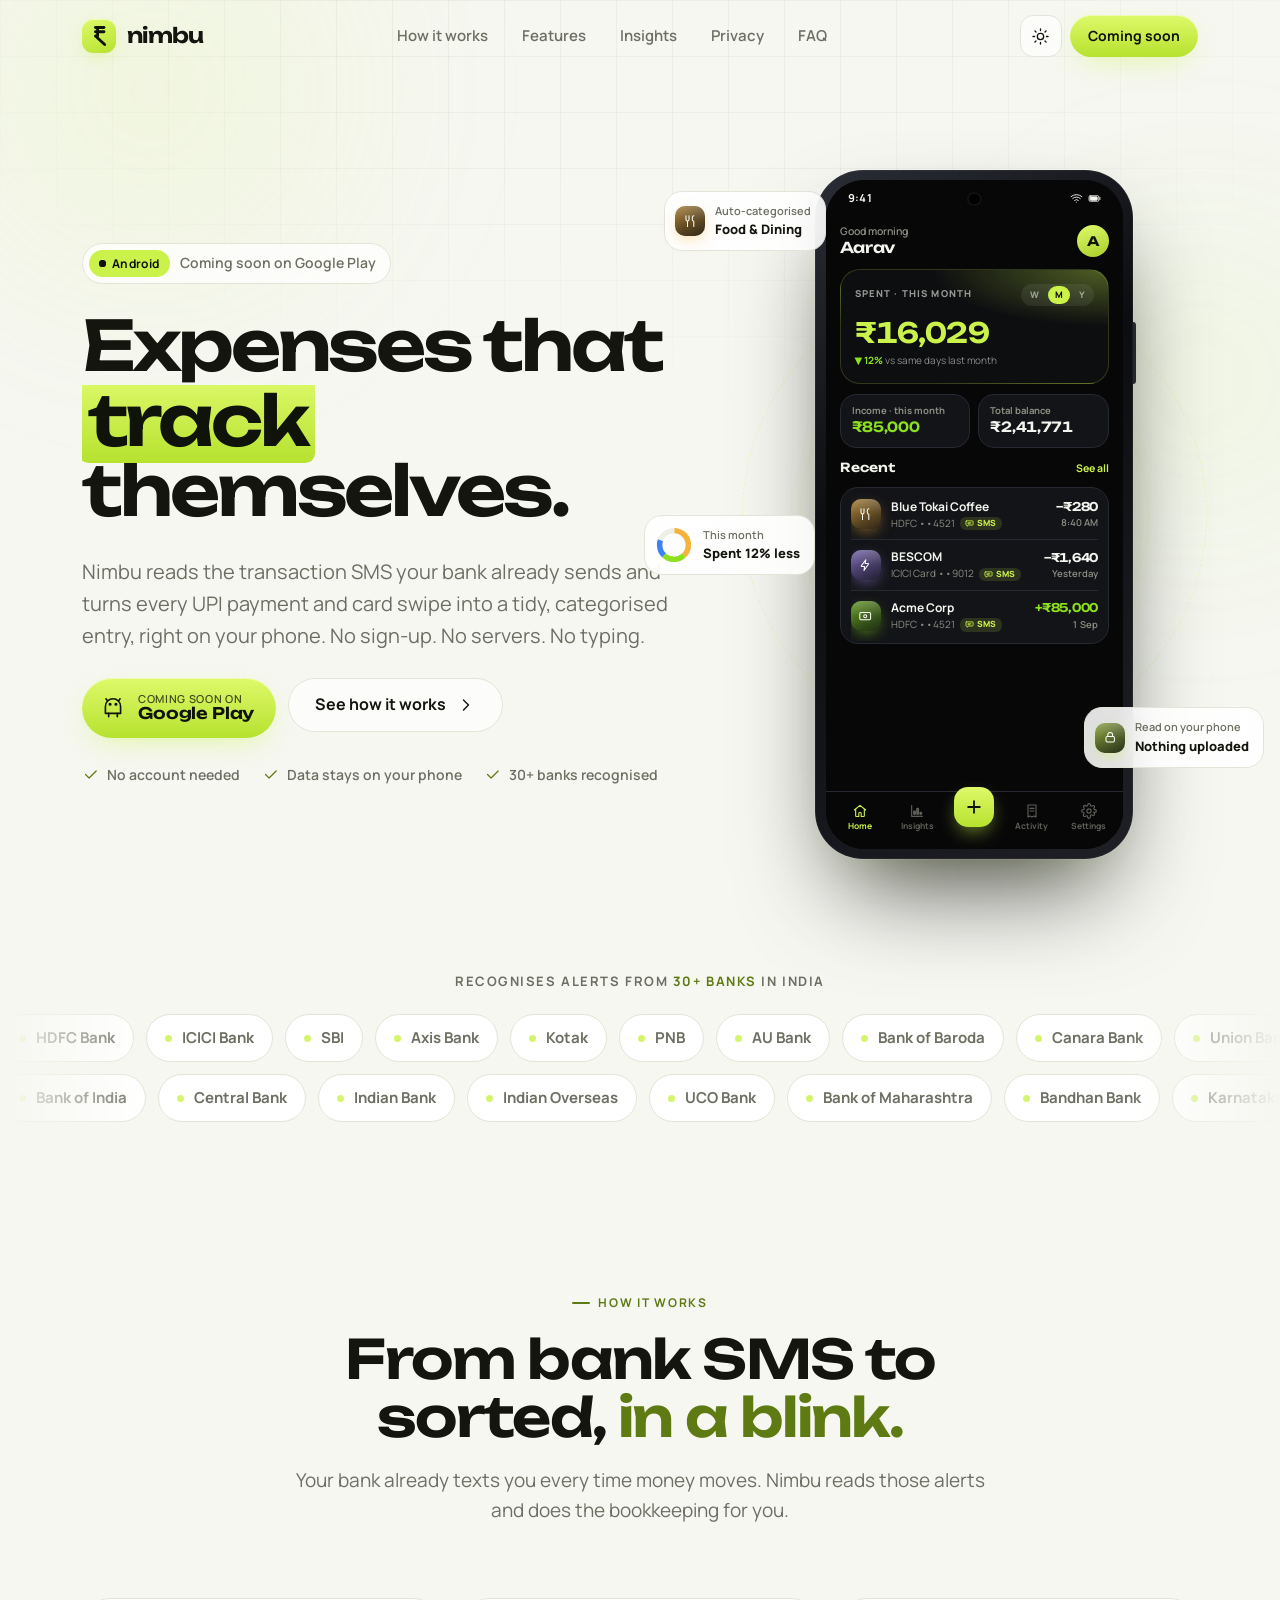
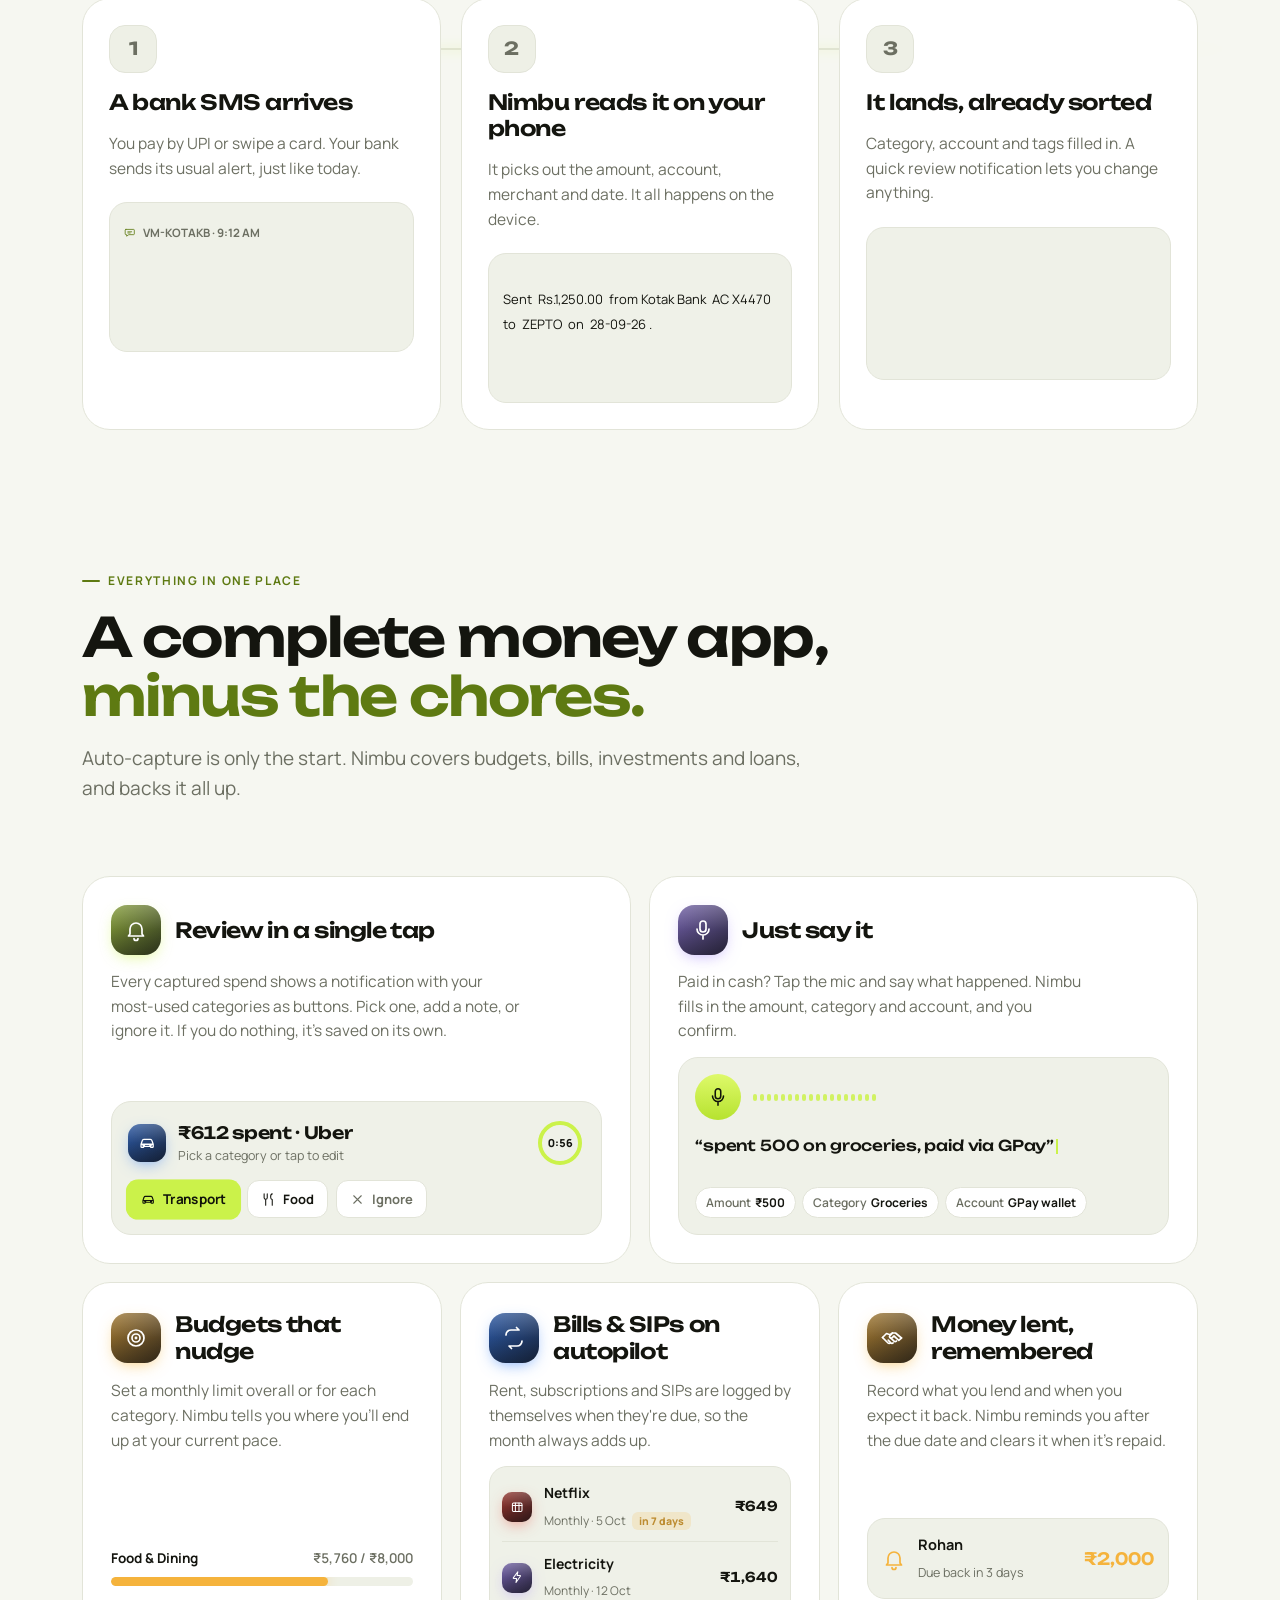
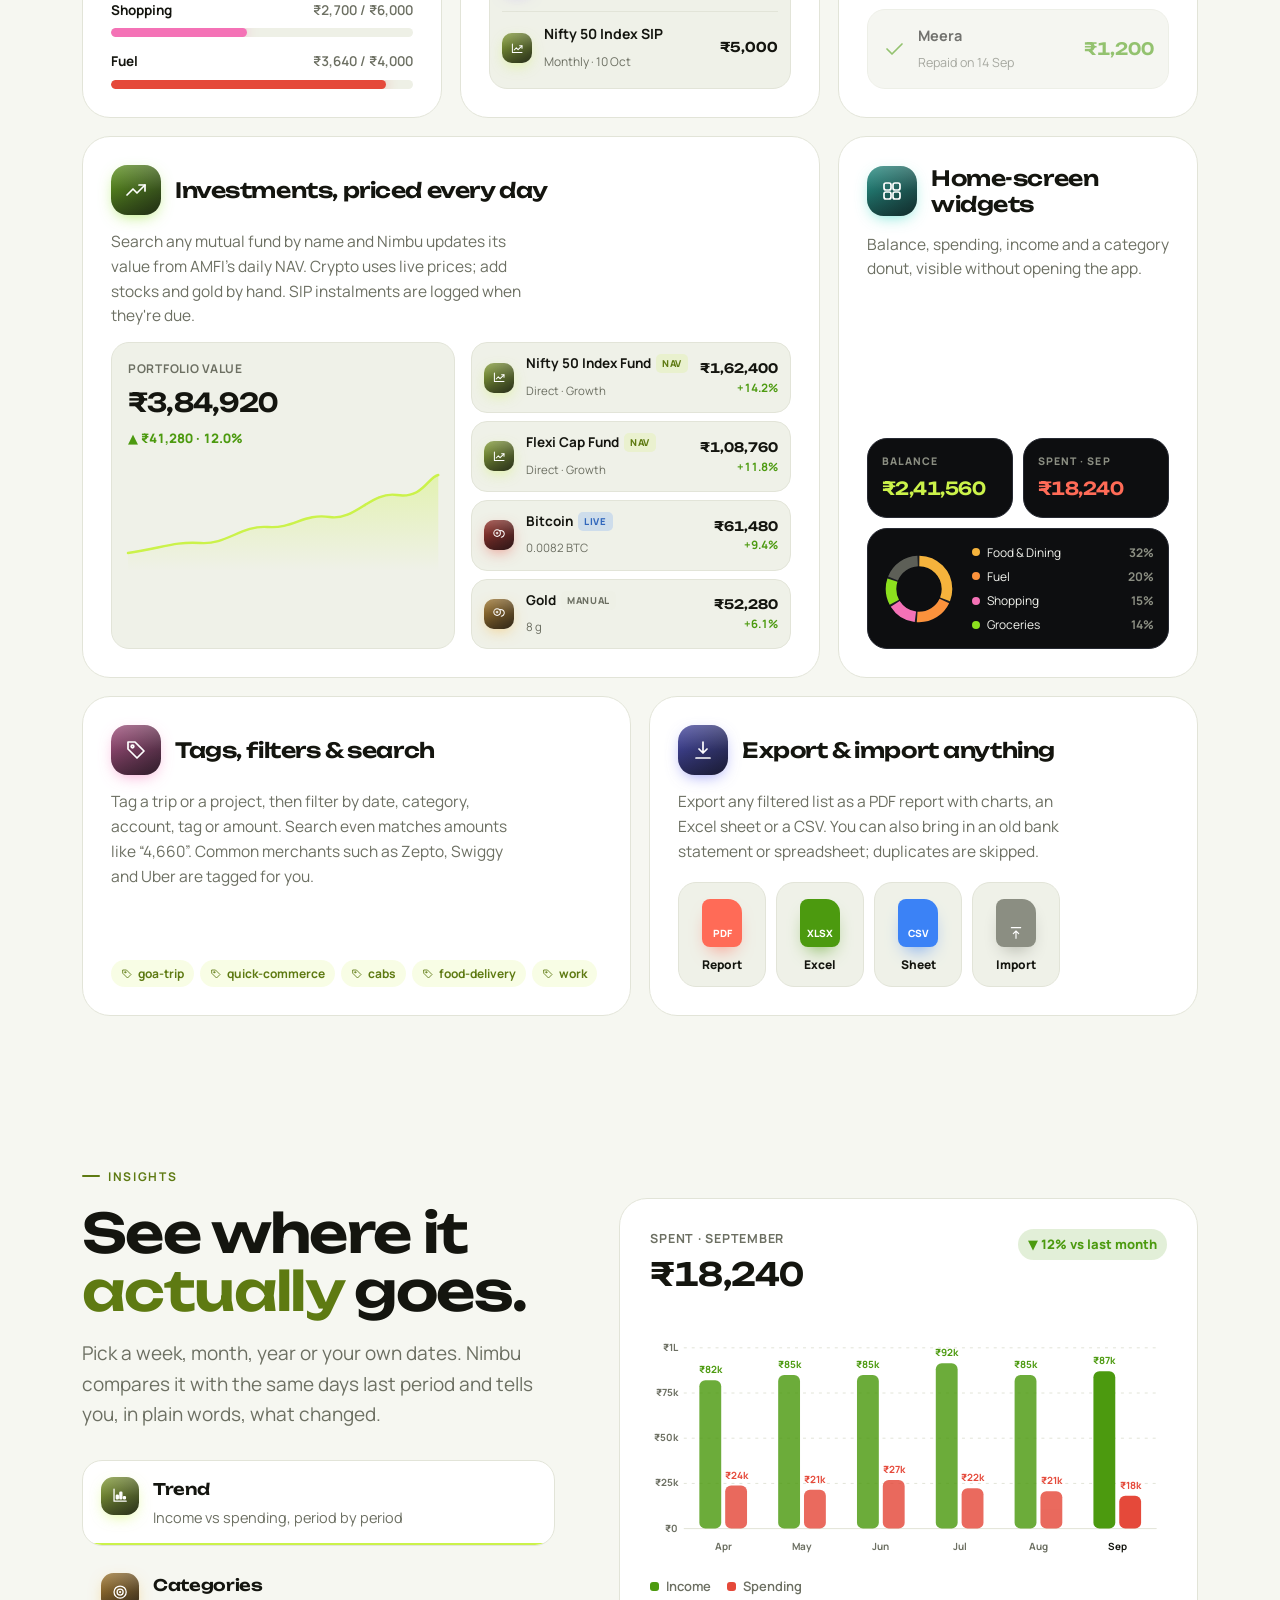
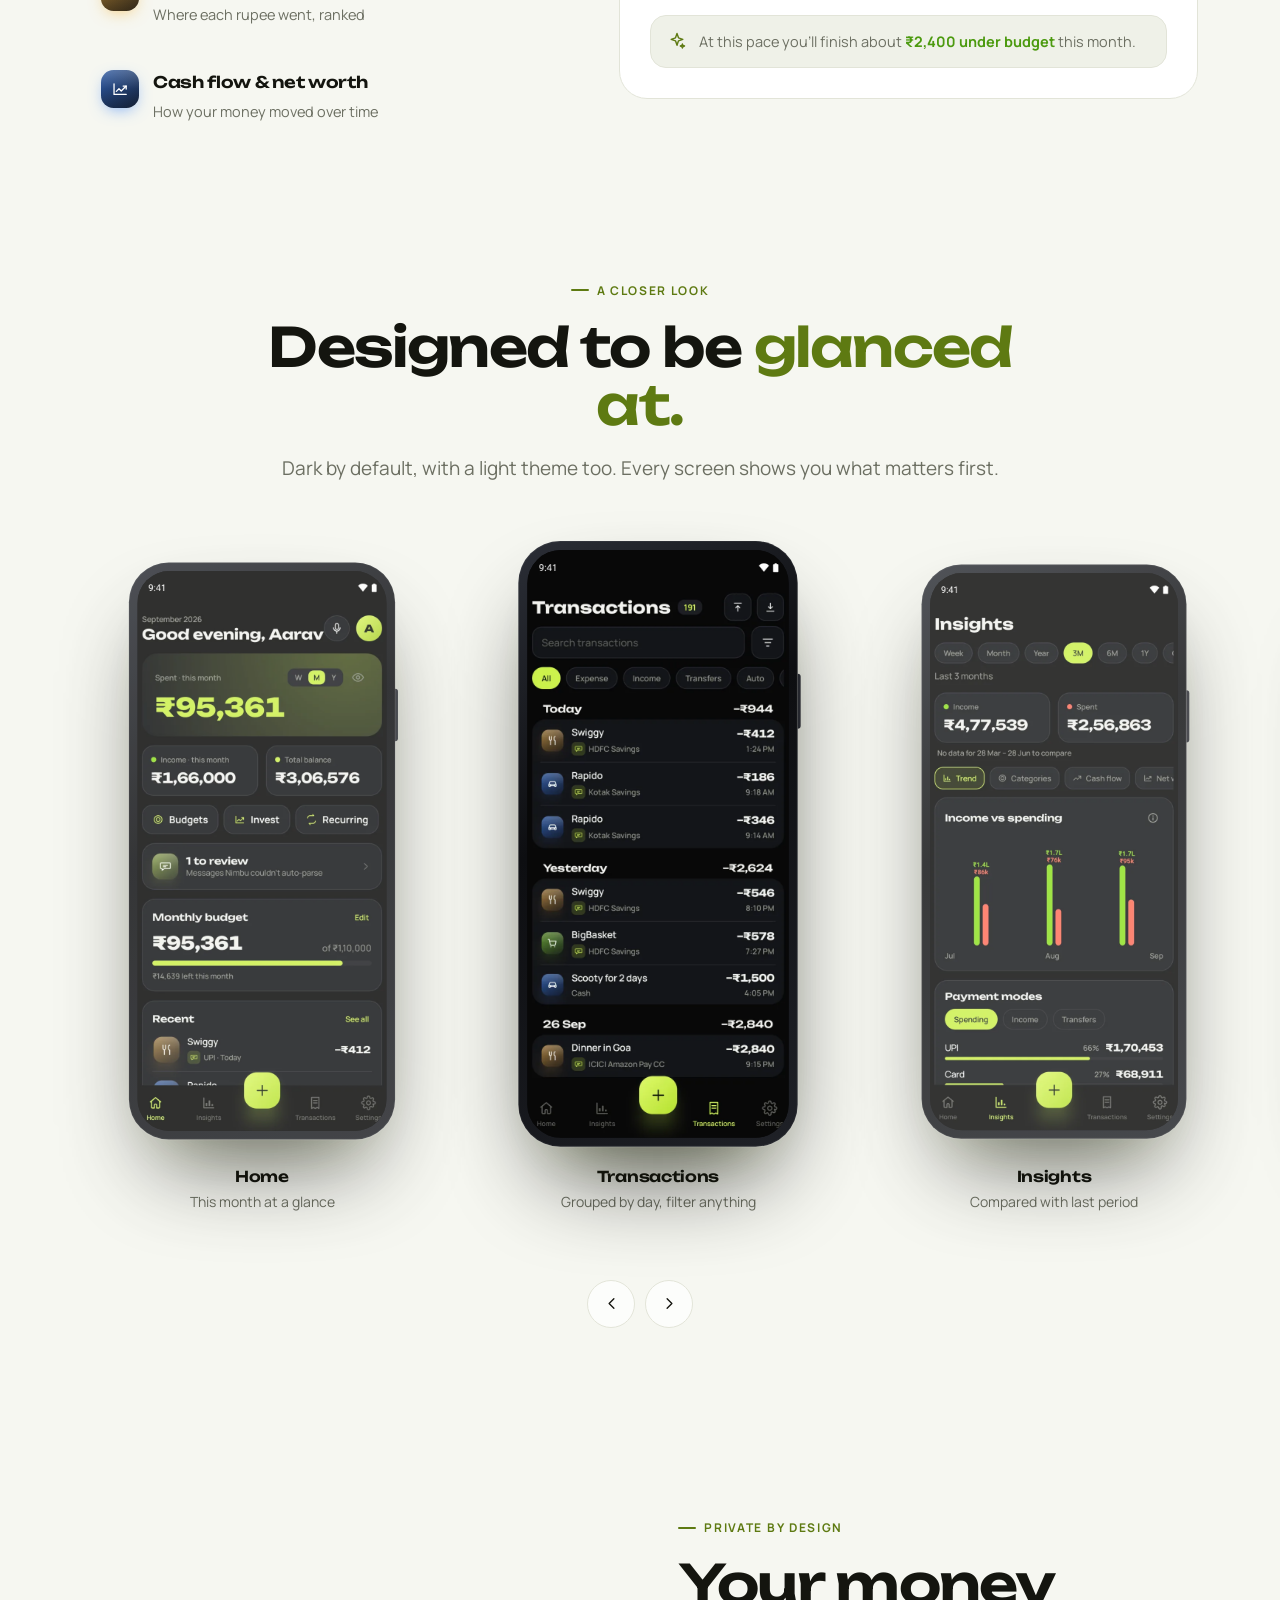
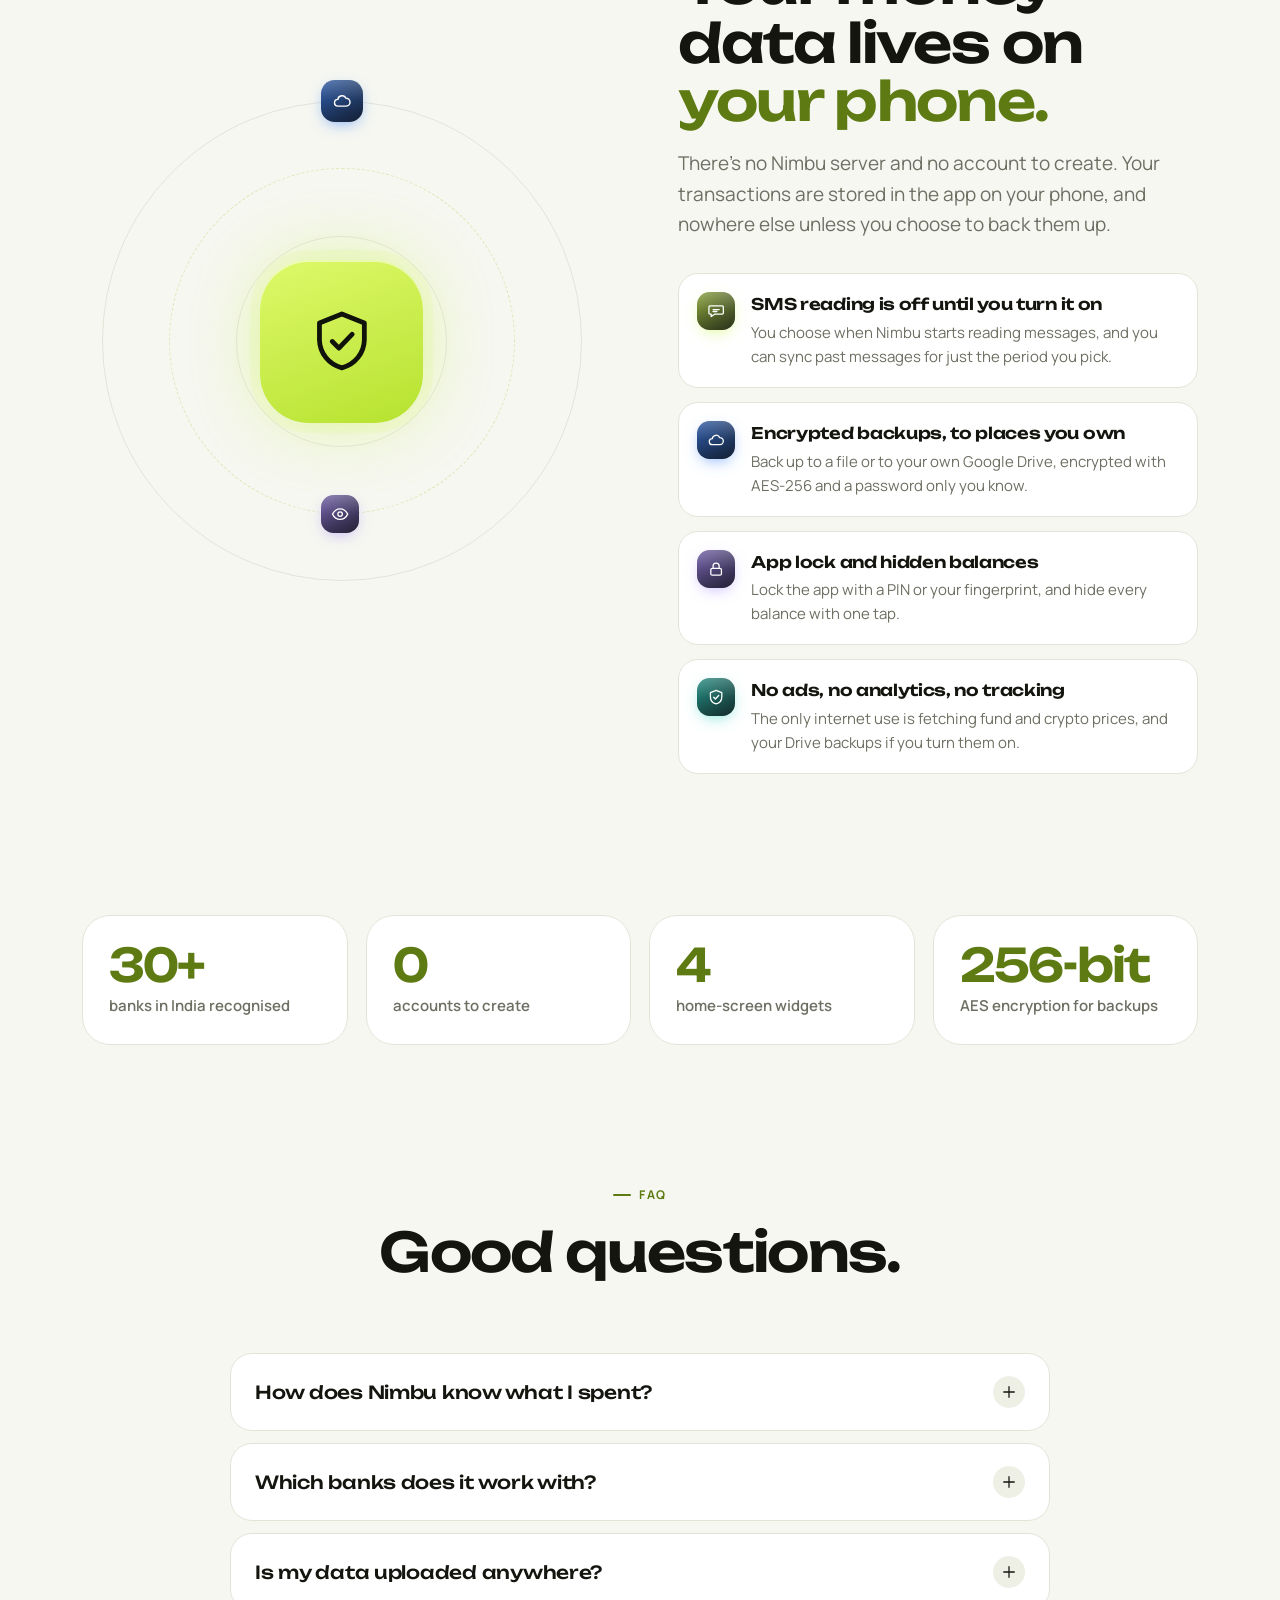
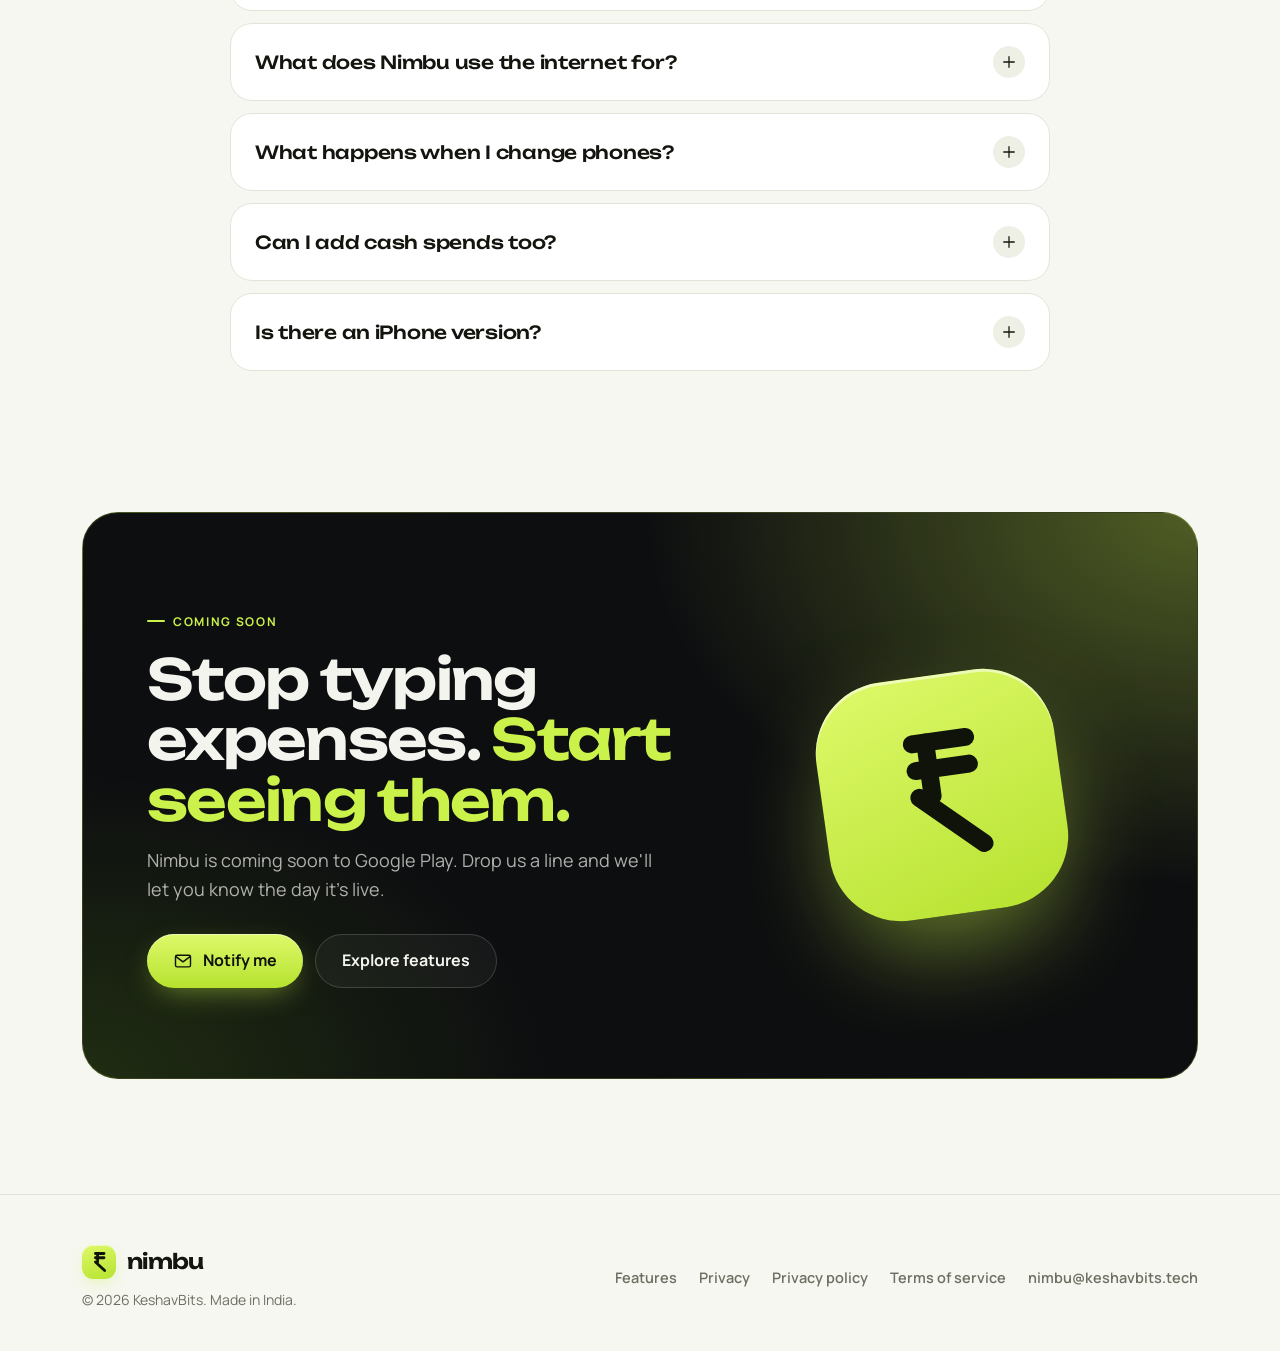
==== commit feb93356: "Add terms of service page Co-Authored-By: Claude Opus 5.5 <noreply@anthropic.com>" ====
--- a/index.html
+++ b/index.html
@@ -549,6 +549,7 @@
       <a href="#features">Features</a>
       <a href="#privacy">Privacy</a>
       <a href="privacy/">Privacy policy</a>
+      <a href="terms/">Terms of service</a>
       <a href="mailto:nimbu@keshavbits.tech">nimbu@keshavbits.tech</a>
     </div>
   </div>
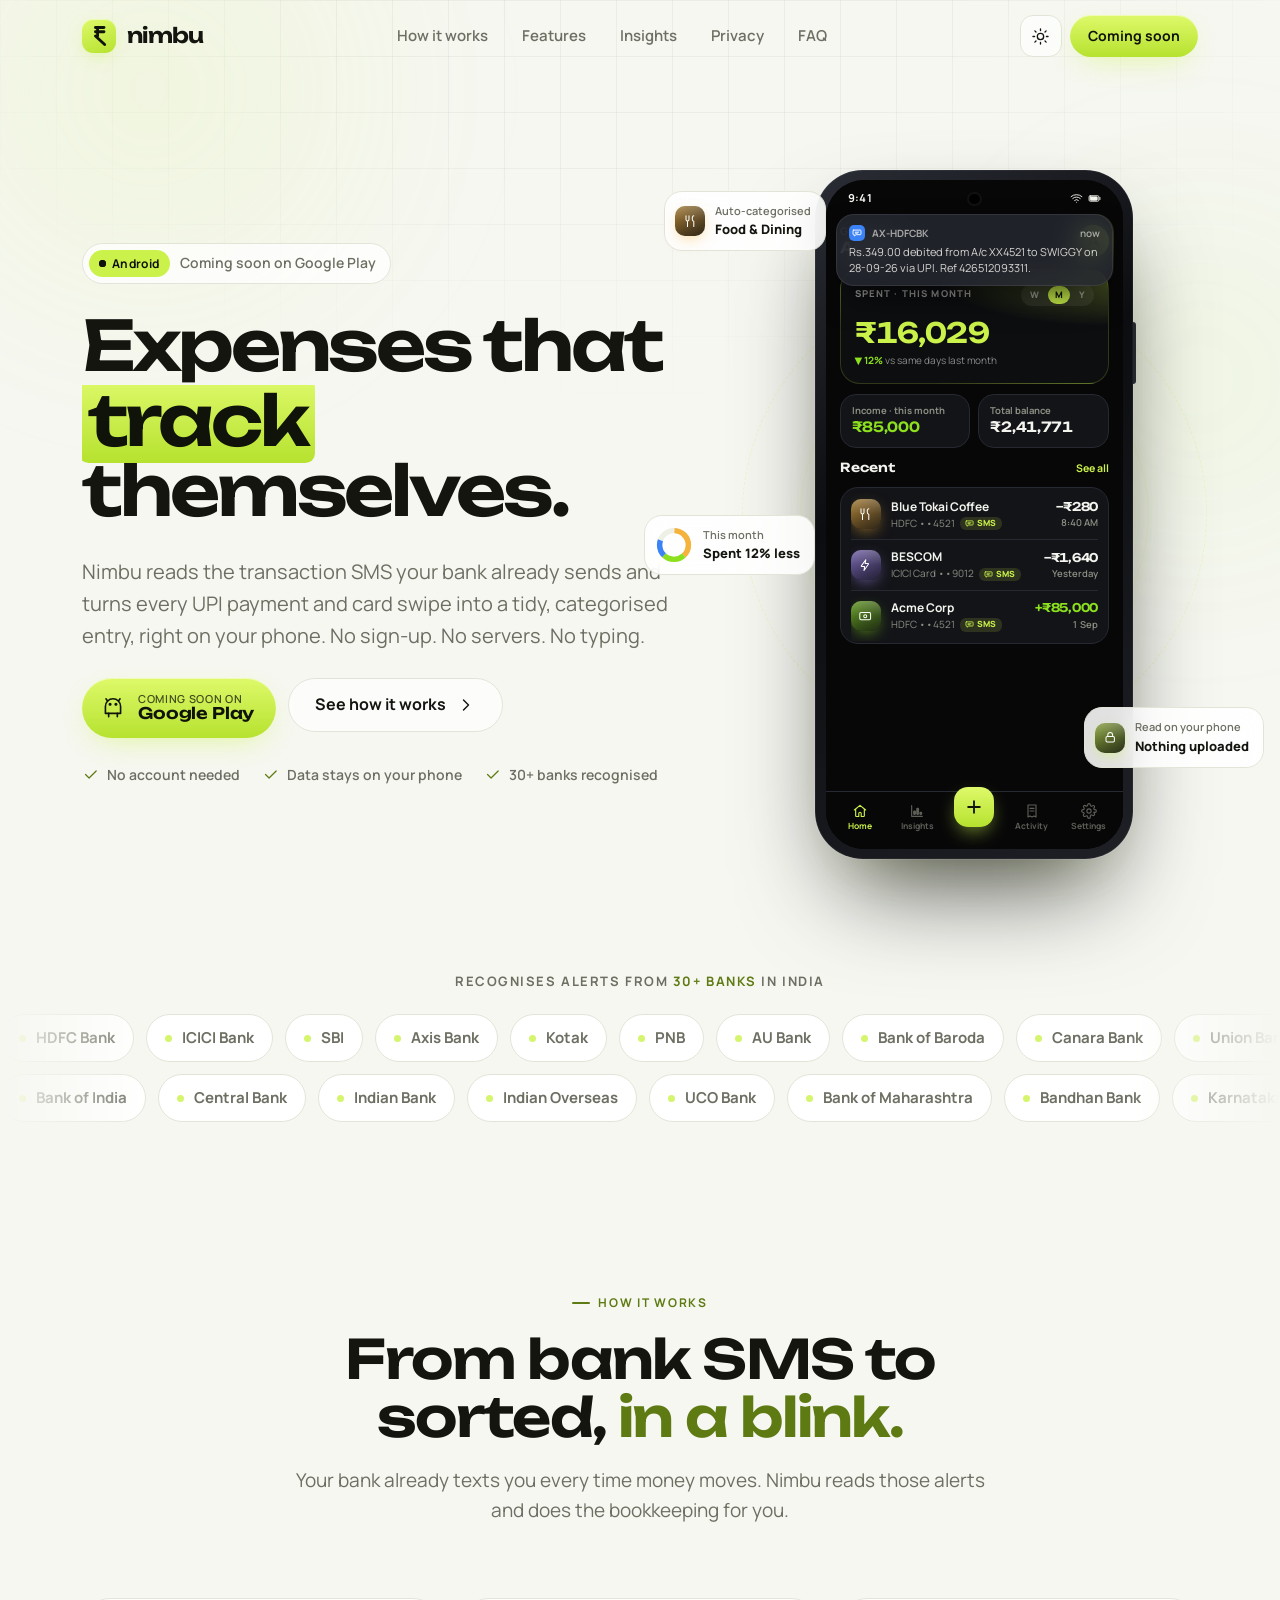
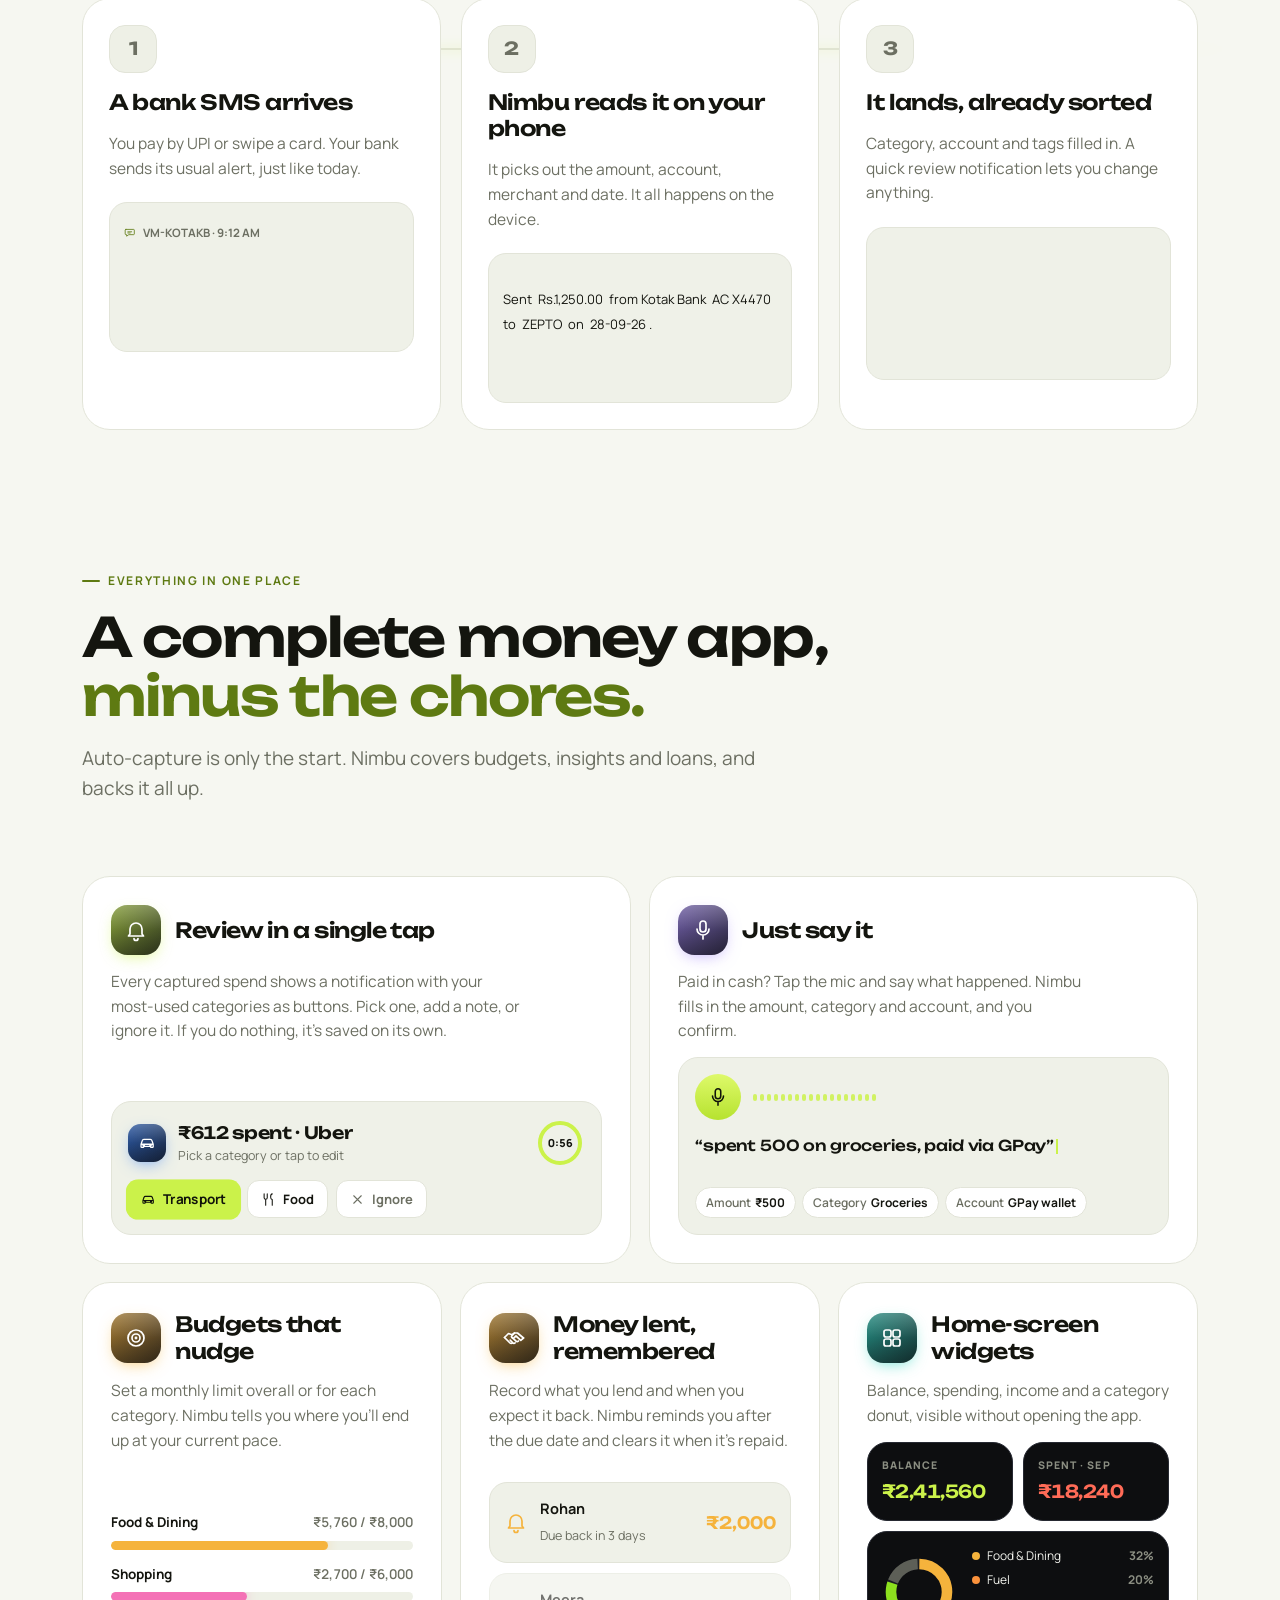
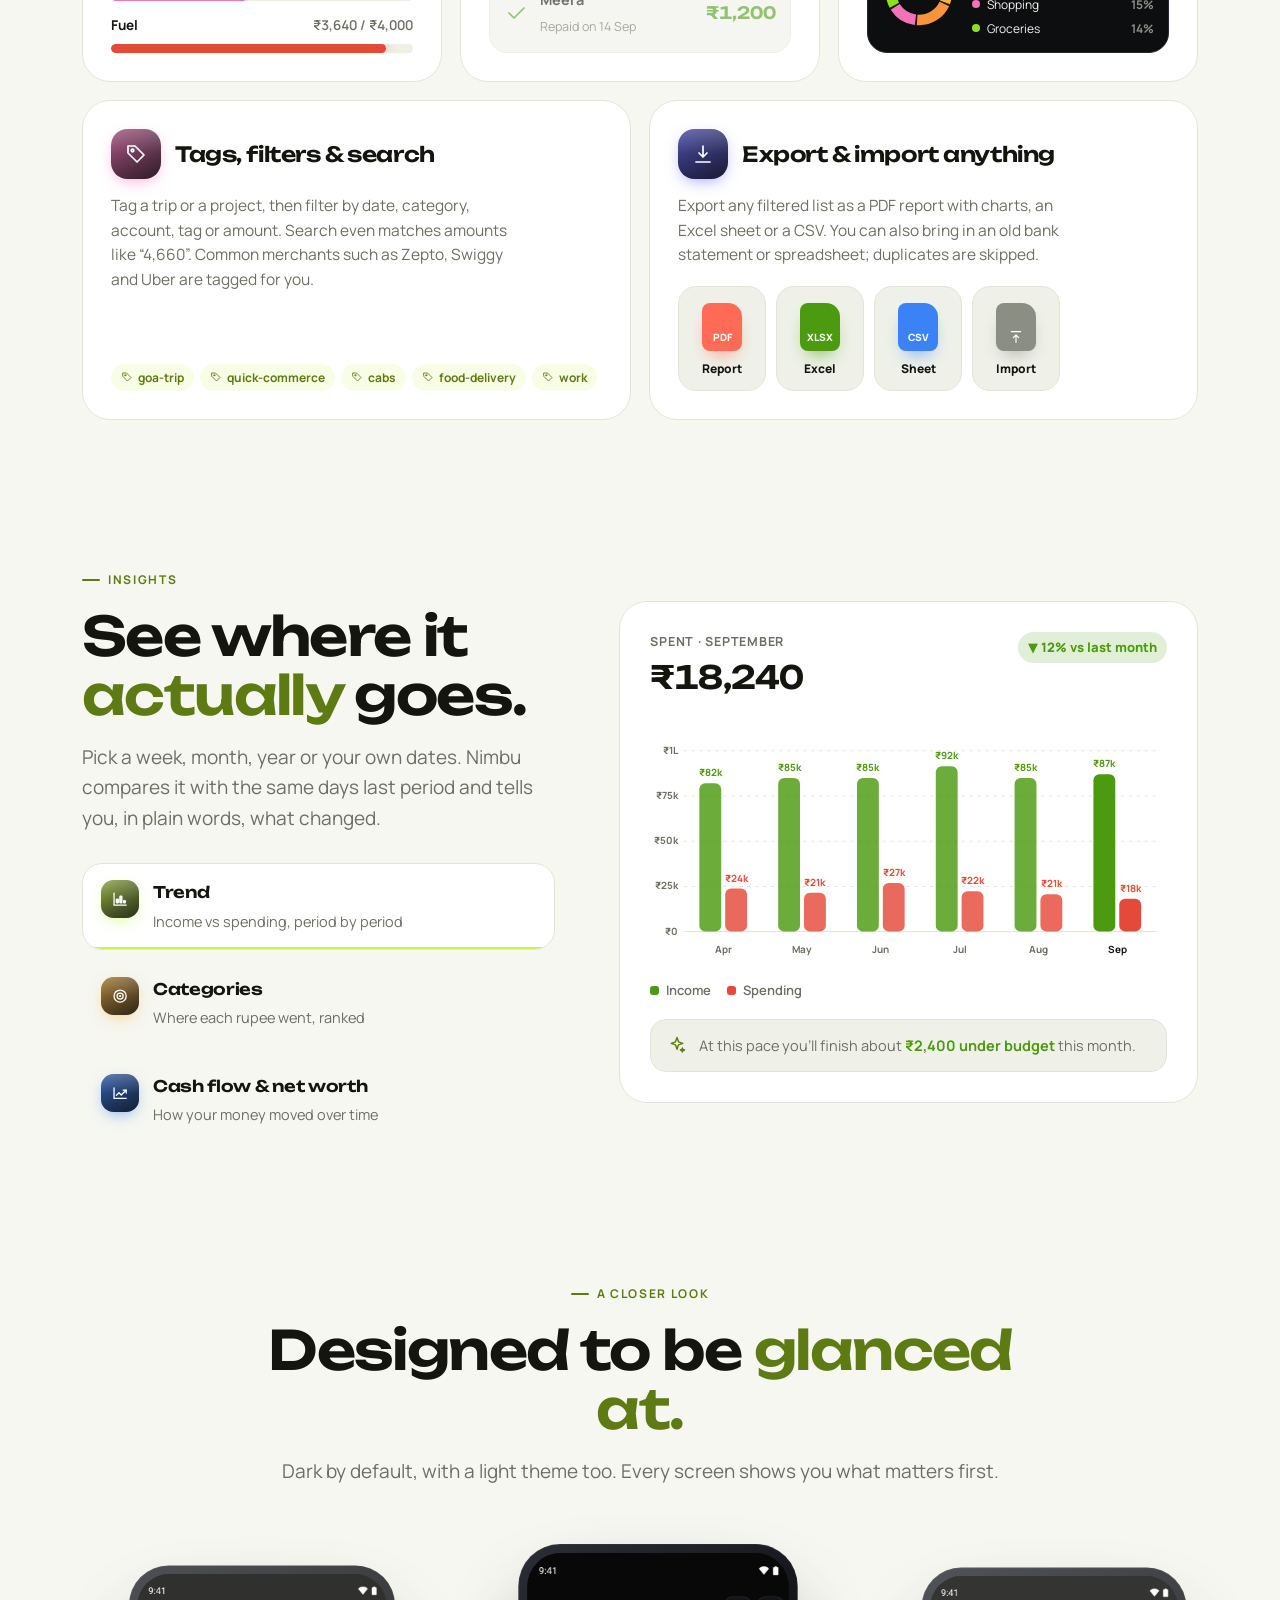
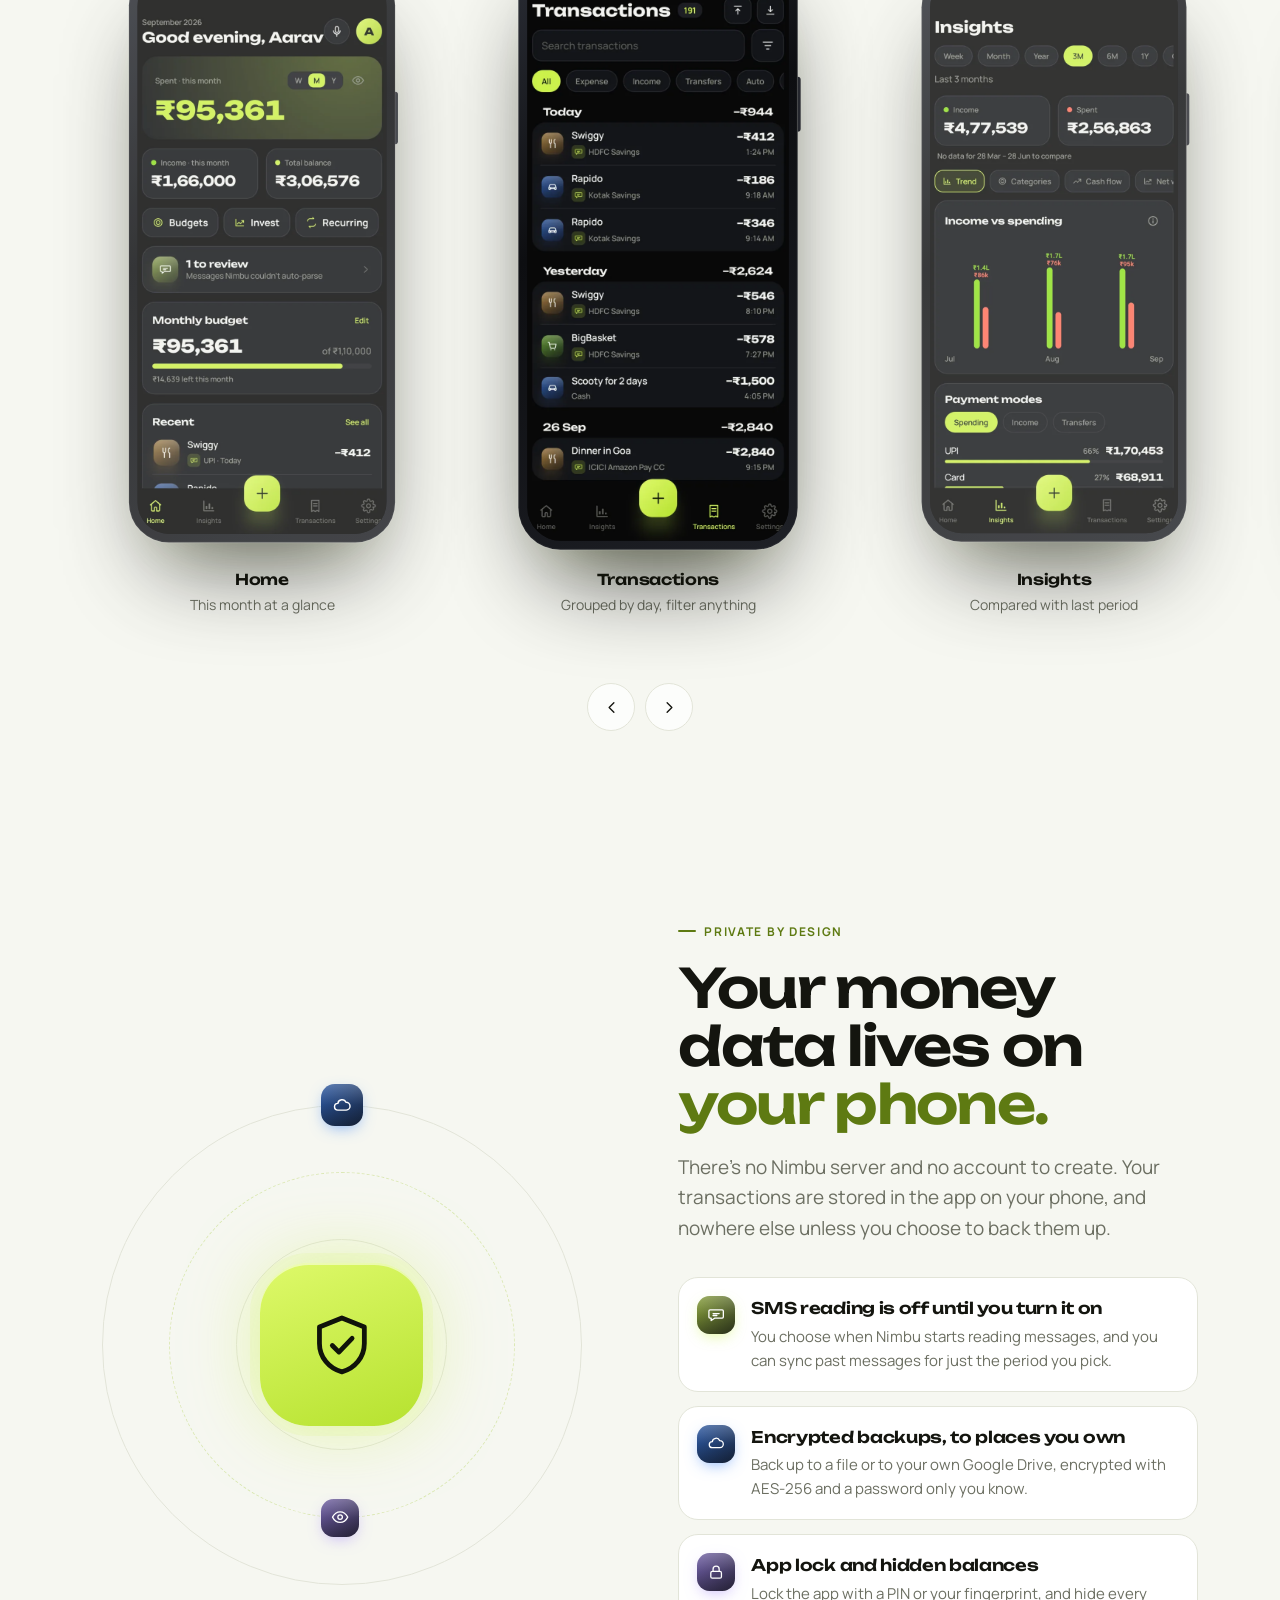
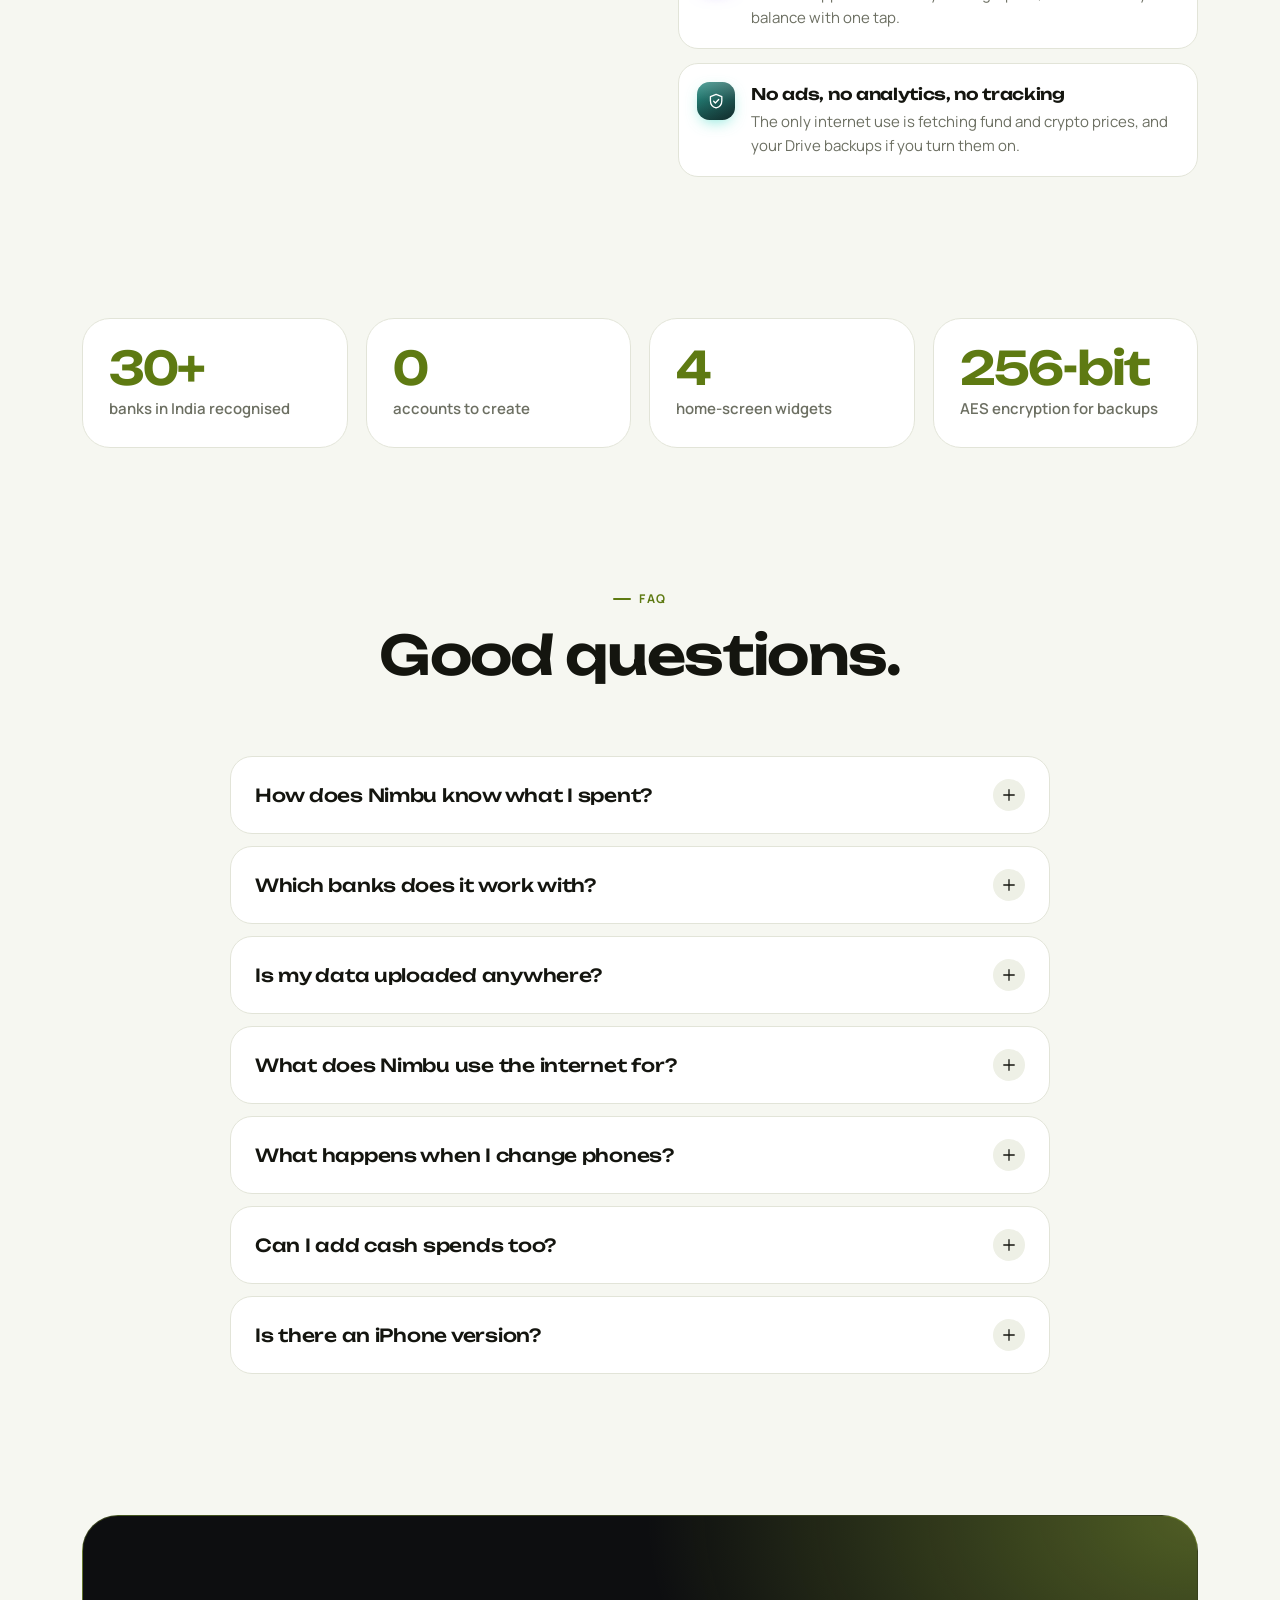
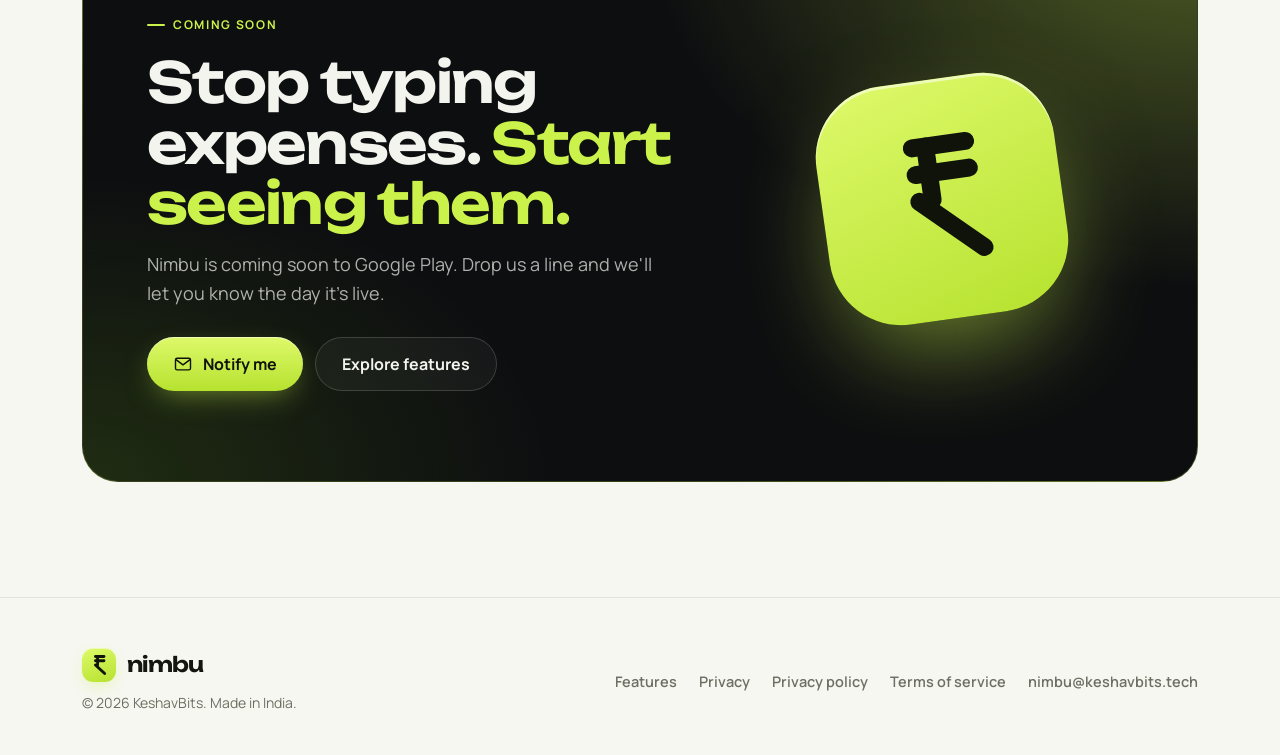
==== commit 7c8f37f1: "Remove recurring and investments from the site, privacy policy and terms Both features are gone from" ====
--- a/index.html
+++ b/index.html
@@ -4,7 +4,7 @@
   <meta charset="utf-8">
   <meta name="viewport" content="width=device-width, initial-scale=1, viewport-fit=cover">
   <title>Nimbu — Expenses that track themselves</title>
-  <meta name="description" content="Nimbu turns the transaction SMS your bank already sends into a tidy, categorised expense tracker — on your phone, with no account and no servers. Budgets, insights, investments, lending and more.">
+  <meta name="description" content="Nimbu turns the transaction SMS your bank already sends into a tidy, categorised expense tracker — on your phone, with no account and no servers. Budgets, insights, lending and more.">
   <meta name="theme-color" content="#070708" media="(prefers-color-scheme: dark)">
   <meta name="theme-color" content="#f6f7f1" media="(prefers-color-scheme: light)">
   <link rel="canonical" href="https://nimbu.keshavbits.tech/">
@@ -33,7 +33,6 @@
     <symbol id="i-cloud" viewBox="0 0 24 24"><path d="M7 18a4 4 0 0 1 0-8 5 5 0 0 1 9.6-1.3A3.5 3.5 0 0 1 17 18z"/></symbol>
     <symbol id="i-chart" viewBox="0 0 24 24"><path d="M4 20V4M4 20h16"/><rect x="7" y="12" width="2.6" height="5" rx=".8" fill="currentColor"/><rect x="11.7" y="8" width="2.6" height="9" rx=".8" fill="currentColor"/><rect x="16.4" y="14" width="2.6" height="3" rx=".8" fill="currentColor"/></symbol>
     <symbol id="i-target" viewBox="0 0 24 24"><circle cx="12" cy="12" r="8"/><circle cx="12" cy="12" r="4"/><circle cx="12" cy="12" r=".6" fill="currentColor"/></symbol>
-    <symbol id="i-repeat" viewBox="0 0 24 24"><path d="M4 9a5 5 0 0 1 5-5h8l-2.5-2.5M20 15a5 5 0 0 1-5 5H7l2.5 2.5"/></symbol>
     <symbol id="i-invest" viewBox="0 0 24 24"><path d="M4 19V5M4 19h16"/><path d="M7 15l3.5-3.5 3 3L20 8"/><path d="M16 8h4v4"/></symbol>
     <symbol id="i-coins" viewBox="0 0 24 24"><circle cx="8.5" cy="8.5" r="5.5"/><path d="M13.2 4.6A5.5 5.5 0 1 1 15.4 15.3"/><path d="M7 8.5h3M8.5 7v3"/></symbol>
     <symbol id="i-tag" viewBox="0 0 24 24"><path d="M4 4h7l9 9-7 7-9-9z"/><circle cx="8.5" cy="8.5" r="1.3"/></symbol>
@@ -65,7 +64,6 @@
     <symbol id="i-hand" viewBox="0 0 24 24"><path d="M2.5 11.5 6.5 7.5l3.5 1.2L12.5 7h3l6 5"/><path d="M2.5 11.5 8 17a1.6 1.6 0 0 0 2.3 0"/><path d="M8.2 14.2l2.6 2.6a1.6 1.6 0 0 0 2.3 0"/><path d="M10.6 11.8l3.4 3.4a1.6 1.6 0 0 0 2.3 0l.2-.2"/><path d="M12.5 7 9.8 9.8a1.5 1.5 0 0 0 2.1 2.1L14 10l4.8 4.3 2.7-2.3"/></symbol>
     <symbol id="i-grid" viewBox="0 0 24 24"><rect x="4" y="4" width="7" height="7" rx="2"/><rect x="13" y="4" width="7" height="7" rx="2"/><rect x="4" y="13" width="7" height="7" rx="2"/><rect x="13" y="13" width="7" height="7" rx="2"/></symbol>
     <symbol id="i-sparkle" viewBox="0 0 24 24"><path d="M12 3l1.8 5.2L19 10l-5.2 1.8L12 17l-1.8-5.2L5 10l5.2-1.8z"/><path d="M18.5 15.5l.7 1.8 1.8.7-1.8.7-.7 1.8-.7-1.8-1.8-.7 1.8-.7z"/></symbol>
-    <symbol id="i-trendup" viewBox="0 0 24 24"><path d="M3 17l6-6 4 4 8-8"/><path d="M15 7h6v6"/></symbol>
     <symbol id="i-gear" viewBox="0 0 24 24"><circle cx="12" cy="12" r="3.2"/><path d="M19.4 13.5a1.7 1.7 0 0 0 .34 1.87l.06.06a2 2 0 1 1-2.83 2.83l-.06-.06a1.7 1.7 0 0 0-1.87-.34 1.7 1.7 0 0 0-1.03 1.56V21a2 2 0 0 1-4 0v-.1A1.7 1.7 0 0 0 8.9 19.3a1.7 1.7 0 0 0-1.87.34l-.06.06a2 2 0 1 1-2.83-2.83l.06-.06a1.7 1.7 0 0 0 .34-1.87 1.7 1.7 0 0 0-1.56-1.03H3a2 2 0 0 1 0-4h.1A1.7 1.7 0 0 0 4.7 8.9a1.7 1.7 0 0 0-.34-1.87l-.06-.06a2 2 0 1 1 2.83-2.83l.06.06a1.7 1.7 0 0 0 1.87.34H9a1.7 1.7 0 0 0 1-1.56V3a2 2 0 0 1 4 0v.1a1.7 1.7 0 0 0 1 1.56 1.7 1.7 0 0 0 1.87-.34l.06-.06a2 2 0 1 1 2.83 2.83l-.06.06a1.7 1.7 0 0 0-.34 1.87V9a1.7 1.7 0 0 0 1.56 1H21a2 2 0 0 1 0 4h-.1a1.7 1.7 0 0 0-1.5 1z"/></symbol>
     <symbol id="i-wifi" viewBox="0 0 24 24"><path d="M2 8.5a15 15 0 0 1 20 0M5 12a10 10 0 0 1 14 0M8.5 15.5a5 5 0 0 1 7 0M12 19h.01"/></symbol>
     <symbol id="i-battery" viewBox="0 0 24 24"><rect x="2" y="7" width="18" height="10" rx="2"/><path d="M22 10v4"/><rect x="4" y="9" width="13" height="6" rx="1" fill="currentColor"/></symbol>
@@ -259,7 +257,7 @@
     <div class="section-head reveal">
       <span class="eyebrow">Everything in one place</span>
       <h2>A complete money app, <span class="accent">minus the chores.</span></h2>
-      <p class="lede">Auto-capture is only the start. Nimbu covers budgets, bills, investments and loans, and backs it all up.</p>
+      <p class="lede">Auto-capture is only the start. Nimbu covers budgets, insights and loans, and backs it all up.</p>
     </div>
 
     <div class="bento">
@@ -310,19 +308,8 @@
         </div>
       </article>
 
-      <!-- Recurring -->
+      <!-- Lending -->
       <article class="card feat w2 reveal" style="--delay:.08s">
-        <div class="feat-head"><span class="tile lg" style="--t:var(--blue)"><svg class="icon"><use href="#i-repeat"/></svg></span><h3>Bills &amp; SIPs on autopilot</h3></div>
-        <p>Rent, subscriptions and SIPs are logged by themselves when they're due, so the month always adds up.</p>
-        <div class="feat-visual rec">
-          <div class="rec-row"><span class="tile sm" style="--t:var(--expense)"><svg class="icon"><use href="#i-film"/></svg></span><div class="meta"><b>Netflix</b><small>Monthly · 5 Oct<span class="due-chip">in 7 days</span></small></div><span class="amt num">₹649</span></div>
-          <div class="rec-row"><span class="tile sm" style="--t:var(--purple)"><svg class="icon"><use href="#i-bolt"/></svg></span><div class="meta"><b>Electricity</b><small>Monthly · 12 Oct</small></div><span class="amt num">₹1,640</span></div>
-          <div class="rec-row"><span class="tile sm" style="--t:var(--lime)"><svg class="icon"><use href="#i-invest"/></svg></span><div class="meta"><b>Nifty 50 Index SIP</b><small>Monthly · 10 Oct</small></div><span class="amt num">₹5,000</span></div>
-        </div>
-      </article>
-
-      <!-- Lending -->
-      <article class="card feat w2 reveal" style="--delay:.16s">
         <div class="feat-head"><span class="tile lg" style="--t:var(--amber)"><svg class="icon"><use href="#i-hand"/></svg></span><h3>Money lent, remembered</h3></div>
         <p>Record what you lend and when you expect it back. Nimbu reminds you after the due date and clears it when it's repaid.</p>
         <div class="feat-visual lend">
@@ -331,32 +318,8 @@
         </div>
       </article>
 
-      <!-- Investments -->
-      <article class="card feat w4 wide-md reveal">
-        <div class="feat-head"><span class="tile lg" style="--t:var(--green)"><svg class="icon"><use href="#i-trendup"/></svg></span><h3>Investments, priced every day</h3></div>
-        <p>Search any mutual fund by name and Nimbu updates its value from AMFI's daily NAV. Crypto uses live prices; add stocks and gold by hand. SIP instalments are logged when they're due.</p>
-        <div class="feat-visual inv">
-          <div class="inv-chart">
-            <small>Portfolio value</small>
-            <strong class="num">₹3,84,920</strong>
-            <span class="gain num">▲ ₹41,280 · 12.0%</span>
-            <svg viewBox="0 0 300 110" preserveAspectRatio="none" aria-hidden="true">
-              <defs><linearGradient id="invGrad" x1="0" y1="0" x2="0" y2="1"><stop offset="0" stop-color="#cbf24a" stop-opacity=".35"/><stop offset="1" stop-color="#cbf24a" stop-opacity="0"/></linearGradient></defs>
-              <path class="inv-area" d="M0 92 C 30 88, 45 80, 70 82 S 110 64, 135 66 S 170 52, 195 56 S 235 30, 260 34 S 290 16, 300 14 L300 110 L0 110Z"/>
-              <path class="inv-line" pathLength="1" d="M0 92 C 30 88, 45 80, 70 82 S 110 64, 135 66 S 170 52, 195 56 S 235 30, 260 34 S 290 16, 300 14"/>
-            </svg>
-          </div>
-          <div class="holdings">
-            <div class="hold"><span class="tile sm" style="--t:var(--lime)"><svg class="icon"><use href="#i-invest"/></svg></span><div class="meta"><b>Nifty 50 Index Fund<span class="src src-nav">NAV</span></b><small>Direct · Growth</small></div><div class="amt num">₹1,62,400<small>+14.2%</small></div></div>
-            <div class="hold"><span class="tile sm" style="--t:var(--lime)"><svg class="icon"><use href="#i-invest"/></svg></span><div class="meta"><b>Flexi Cap Fund<span class="src src-nav">NAV</span></b><small>Direct · Growth</small></div><div class="amt num">₹1,08,760<small>+11.8%</small></div></div>
-            <div class="hold"><span class="tile sm" style="--t:var(--expense)"><svg class="icon"><use href="#i-coins"/></svg></span><div class="meta"><b>Bitcoin<span class="src src-live">LIVE</span></b><small>0.0082 BTC</small></div><div class="amt num">₹61,480<small>+9.4%</small></div></div>
-            <div class="hold"><span class="tile sm" style="--t:var(--amber)"><svg class="icon"><use href="#i-coins"/></svg></span><div class="meta"><b>Gold<span class="src src-man">MANUAL</span></b><small>8 g</small></div><div class="amt num">₹52,280<small>+6.1%</small></div></div>
-          </div>
-        </div>
-      </article>
-
       <!-- Widgets -->
-      <article class="card feat w2 wide-md reveal" style="--delay:.08s">
+      <article class="card feat w2 wide-md reveal" style="--delay:.16s">
         <div class="feat-head"><span class="tile lg" style="--t:var(--teal)"><svg class="icon"><use href="#i-grid"/></svg></span><h3>Home-screen widgets</h3></div>
         <p>Balance, spending, income and a category donut, visible without opening the app.</p>
         <div class="feat-visual widgets">
@@ -453,7 +416,6 @@
       <figure class="shot"><div class="phone"><div class="screen"><img src="assets/screens/insights-trend.webp" alt="Insights screen with a trend bar chart" loading="lazy" width="720" height="1514"></div></div><figcaption><b>Insights</b><span>Compared with last period</span></figcaption></figure>
       <figure class="shot"><div class="phone"><div class="screen"><img src="assets/screens/insights-categories.webp" alt="Category donut chart with ranked categories" loading="lazy" width="720" height="1514"></div></div><figcaption><b>Categories</b><span>Every category, ranked</span></figcaption></figure>
       <figure class="shot"><div class="phone"><div class="screen"><img src="assets/screens/txn-detail.webp" alt="Transaction detail showing the original bank SMS" loading="lazy" width="720" height="1514"></div></div><figcaption><b>Source SMS</b><span>See exactly where it came from</span></figcaption></figure>
-      <figure class="shot"><div class="phone"><div class="screen"><img src="assets/screens/invest.webp" alt="Investments screen with portfolio value and holdings" loading="lazy" width="720" height="1514"></div></div><figcaption><b>Investments</b><span>Funds, crypto, stocks &amp; gold</span></figcaption></figure>
       <figure class="shot"><div class="phone"><div class="screen"><img src="assets/screens/budgets.webp" alt="Budgets screen with category progress bars" loading="lazy" width="720" height="1514"></div></div><figcaption><b>Budgets</b><span>Overall and per category</span></figcaption></figure>
       <figure class="shot"><div class="phone"><div class="screen"><img src="assets/screens/lending.webp" alt="Lending screen listing money lent" loading="lazy" width="720" height="1514"></div></div><figcaption><b>Lending</b><span>Who owes you, and when</span></figcaption></figure>
       <figure class="shot"><div class="phone"><div class="screen"><img src="assets/screens/home-light.webp" alt="Home screen in the light theme" loading="lazy" width="720" height="1514"></div></div><figcaption><b>Light theme</b><span>Same lime, brighter room</span></figcaption></figure>
@@ -511,8 +473,8 @@
       <details class="card qa reveal"><summary>How does Nimbu know what I spent?<span class="pm"><svg class="icon"><use href="#i-plus"/></svg></span></summary><div class="ans"><div><p>Your bank sends an SMS for every UPI payment, card swipe and credit. Once you turn on Auto-capture, Nimbu reads those alerts on your phone and adds each one as a transaction. You can also import past messages for a period you choose; you review everything before it's saved.</p></div></div></details>
       <details class="card qa reveal"><summary>Which banks does it work with?<span class="pm"><svg class="icon"><use href="#i-plus"/></svg></span></summary><div class="ans"><div><p>More than 30 banks in India, including HDFC, ICICI, SBI, Axis, Kotak, PNB, AU, Bank of Baroda, Yes Bank and IndusInd. If a message isn't recognised, paste it into Nimbu once and it learns that format for next time.</p></div></div></details>
       <details class="card qa reveal"><summary>Is my data uploaded anywhere?<span class="pm"><svg class="icon"><use href="#i-plus"/></svg></span></summary><div class="ans"><div><p>No. There's no Nimbu server and no account. Your data stays in the app on your phone. It only leaves if you back it up, either to a file you save or to your own Google Drive, and those backups are encrypted with your password. Read the <a href="privacy/">privacy policy</a> for details.</p></div></div></details>
-      <details class="card qa reveal"><summary>What does Nimbu use the internet for?<span class="pm"><svg class="icon"><use href="#i-plus"/></svg></span></summary><div class="ans"><div><p>Three things: downloading daily mutual fund NAVs from AMFI, fetching crypto prices from CoinGecko, and Google Drive backups if you turn them on. There are no ads and no analytics.</p></div></div></details>
-      <details class="card qa reveal"><summary>What happens when I change phones?<span class="pm"><svg class="icon"><use href="#i-plus"/></svg></span></summary><div class="ans"><div><p>Back up to a file or to Google Drive, install Nimbu on the new phone and choose “I have a backup”. Transactions, accounts, budgets, investments, receipts and settings all come back. You'll need your backup password; without it, the backup can't be opened.</p></div></div></details>
+      <details class="card qa reveal"><summary>What does Nimbu use the internet for?<span class="pm"><svg class="icon"><use href="#i-plus"/></svg></span></summary><div class="ans"><div><p>Two things: Google Drive backups if you turn them on, and Google Play for Pro purchases and app updates. There are no ads and no analytics.</p></div></div></details>
+      <details class="card qa reveal"><summary>What happens when I change phones?<span class="pm"><svg class="icon"><use href="#i-plus"/></svg></span></summary><div class="ans"><div><p>Back up to a file or to Google Drive, install Nimbu on the new phone and choose “I have a backup”. Transactions, accounts, budgets, loans, receipts and settings all come back. You'll need your backup password; without it, the backup can't be opened.</p></div></div></details>
       <details class="card qa reveal"><summary>Can I add cash spends too?<span class="pm"><svg class="icon"><use href="#i-plus"/></svg></span></summary><div class="ans"><div><p>Yes. Tap + to add one by hand, use the mic to say it out loud, or import a CSV or Excel file. You can attach a receipt photo or PDF to any transaction.</p></div></div></details>
       <details class="card qa reveal"><summary>Is there an iPhone version?<span class="pm"><svg class="icon"><use href="#i-plus"/></svg></span></summary><div class="ans"><div><p>Not at the moment. Nimbu is Android-only because iOS doesn't let apps read SMS, which is what makes auto-capture possible.</p></div></div></details>
     </div>
--- a/assets/css/site.css
+++ b/assets/css/site.css
@@ -538,39 +538,6 @@
 .track i { display: block; height: 100%; width: 0; border-radius: inherit; background: var(--c, var(--lime)); transition: width 1.4s var(--ease); transition-delay: var(--delay, 0s); box-shadow: 0 0 14px -2px var(--c, var(--lime)); }
 .in .track i { width: var(--w); }
 
-/* recurring list */
-.rec { display: grid; gap: 2px; border-radius: 18px; background: var(--bg-2); border: 1px solid var(--line); padding: 6px 12px; }
-.rec-row { display: flex; align-items: center; gap: 12px; padding: 9px 0; border-bottom: 1px solid var(--line); }
-.rec-row:last-child { border: 0; }
-.rec-row .meta { flex: 1; min-width: 0; }
-.rec-row b { display: block; font-size: 14px; }
-.rec-row small { color: var(--muted); font-size: 12px; }
-.rec-row .amt { font-family: var(--display); font-weight: 600; font-size: 13.5px; }
-.due-chip { font-size: 10.5px; font-weight: 800; padding: 2px 7px; border-radius: 6px; background: color-mix(in srgb, var(--amber) 18%, transparent); color: color-mix(in srgb, var(--amber) 75%, var(--text)); margin-left: 6px; }
-
-/* investments visual */
-.inv { display: grid; grid-template-columns: 1.1fr 1fr; gap: 16px; align-items: stretch; }
-.inv-chart { border-radius: 18px; background: var(--bg-2); border: 1px solid var(--line); padding: 16px; display: grid; gap: 4px; align-content: start; }
-.inv-chart small { color: var(--muted); font-size: 12px; font-weight: 700; letter-spacing: .06em; text-transform: uppercase; }
-.inv-chart strong { font-family: var(--display); font-size: 26px; font-weight: 600; letter-spacing: -.03em; }
-.inv-chart .gain { color: var(--income); font-weight: 800; font-size: 13px; }
-.inv-chart svg { width: 100%; height: 110px; margin-top: 8px; overflow: visible; }
-.inv-line { fill: none; stroke: var(--lime); stroke-width: 2.4; stroke-linecap: round; stroke-linejoin: round; stroke-dasharray: 1; stroke-dashoffset: 1; transition: stroke-dashoffset 2s var(--ease); }
-.inv-area { fill: url(#invGrad); opacity: 0; transition: opacity 1.2s .8s var(--ease); }
-.in .inv-line { stroke-dashoffset: 0; }
-.in .inv-area { opacity: 1; }
-.holdings { display: grid; gap: 8px; }
-.hold { display: flex; align-items: center; gap: 12px; padding: 10px 12px; border-radius: 16px; background: var(--bg-2); border: 1px solid var(--line); }
-.hold .meta { flex: 1; min-width: 0; }
-.hold b { display: block; font-size: 13.5px; white-space: nowrap; overflow: hidden; text-overflow: ellipsis; }
-.hold small { color: var(--muted); font-size: 11.5px; }
-.hold .amt { text-align: right; font-family: var(--display); font-weight: 600; font-size: 13px; }
-.hold .amt small { display: block; font-family: var(--body); font-weight: 700; color: var(--income); }
-.src { display: inline-block; font-size: 9.5px; font-weight: 800; letter-spacing: .06em; padding: 2px 6px; border-radius: 5px; margin-left: 5px; vertical-align: 1px; }
-.src-nav { background: color-mix(in srgb, var(--lime) 16%, transparent); color: var(--lime-text); }
-.src-live { background: color-mix(in srgb, var(--blue) 18%, transparent); color: color-mix(in srgb, var(--blue) 75%, var(--text)); }
-.src-man { background: var(--surface-2); color: var(--muted); }
-
 /* lending visual */
 .lend { display: grid; gap: 10px; }
 .lend-card { display: flex; align-items: center; gap: 12px; border-radius: 18px; background: var(--bg-2); border: 1px solid var(--line); padding: 14px; }
@@ -784,7 +751,6 @@
   .bento { grid-template-columns: 1fr; }
   .feat.wide-md { grid-column: span 1; }
   .feat { padding: 22px; min-height: 0; }
-  .inv { grid-template-columns: 1fr; }
   .donut-wrap { grid-template-columns: 1fr; justify-items: center; }
   .donut-wrap svg { max-width: 190px; }
   .cat-list { width: 100%; }
